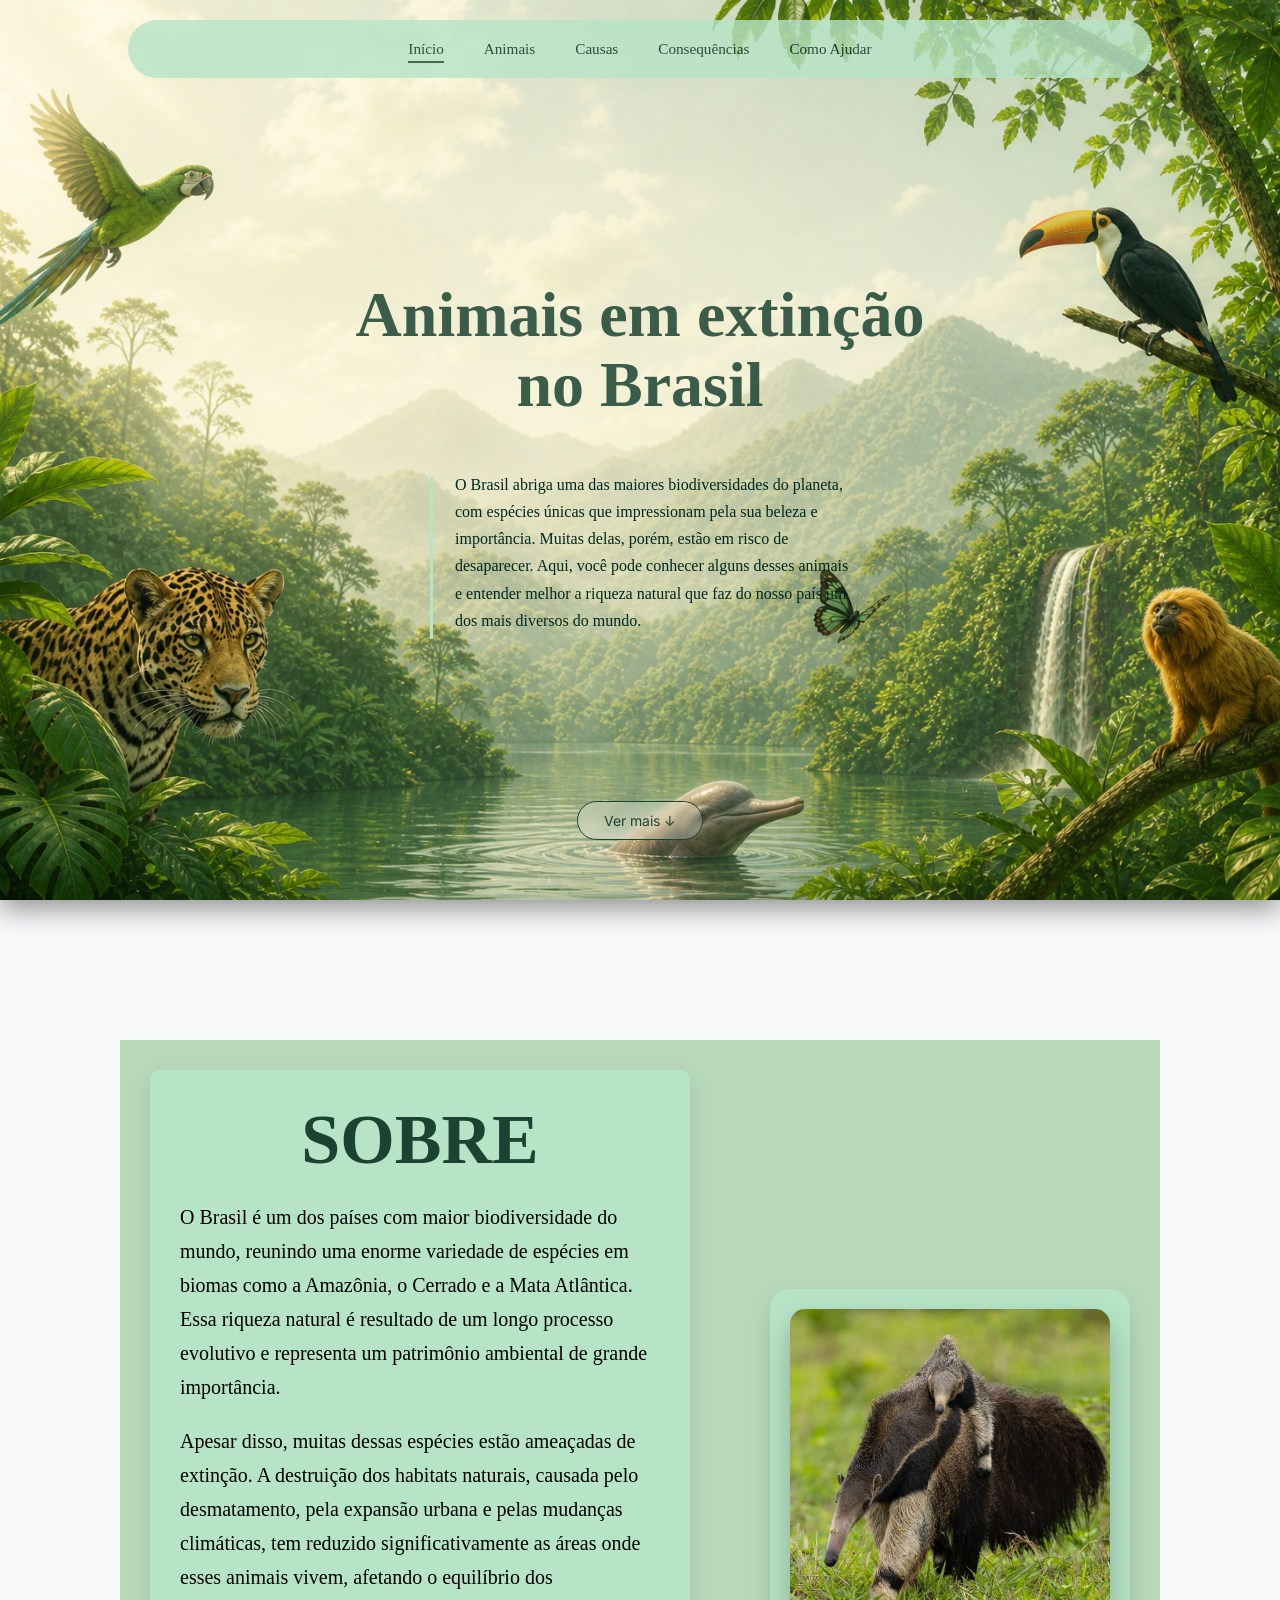
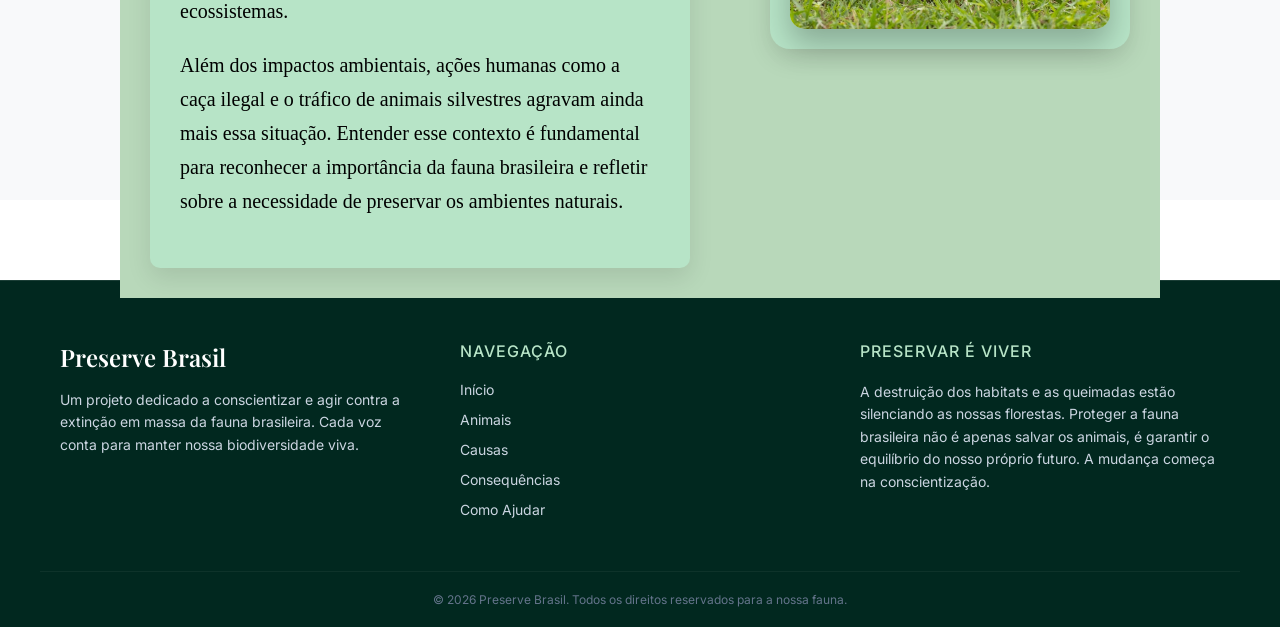
==== index.html @ 8f238afa "merge: branch Micael na main" ====
<!DOCTYPE html>
<html lang="pt-BR">
<head>
    <meta charset="UTF-8">
    <title>Página inicial</title>

    <link rel="stylesheet" href="./style/style.css">
      <link href="https://fonts.googleapis.com/css2?family=Parisienne&display=swap" rel="stylesheet">
    <link href="https://fonts.googleapis.com/css2?family=Great+Vibes&display=swap" rel="stylesheet">
    <link rel="stylesheet" href="./style/style.css">
    <link href="https://fonts.googleapis.com/css2?family=Playfair+Display:wght@500;600&family=Inter:wght@300;400;500&display=swap" rel="stylesheet">

</head>
<body>
    <header>
        <nav>
                <ul>
                    <li><a href="index.html" class="destaque">Início</a></li>
                    <li><a href="animais.html">Animais</a></li>
                    <li><a href="causas.html">Causas</a></li>
                    <li><a href="consequencias.html">Consequências</a></li>
                    <li><a href="comoAjudar.html">Como Ajudar</a></li>
                </ul>   
        </nav>
    </header>
    <section class="inicio">
        <div class="conteudo">
            <h1>Animais em extinção<br> no Brasil</h1>
            <p>O Brasil abriga uma das maiores biodiversidades do planeta, com espécies únicas que impressionam pela sua beleza e importância. Muitas delas, porém, estão em risco de desaparecer. Aqui, você pode conhecer alguns desses animais e entender melhor a riqueza natural que faz do nosso país um dos mais diversos do mundo.
</p>
            <a href="#sobre">Ver mais ↓</a>
        </div>   
    </section>
    <section id="sobre" class="informacoes">
      <div class="sobre">
          <div class="texto-sobre">
            <h1>SOBRE</h1>
            <p>O Brasil é um dos países com maior biodiversidade do mundo, reunindo uma enorme variedade de espécies em biomas como a Amazônia, o Cerrado e a Mata Atlântica. Essa riqueza natural é resultado de um longo processo evolutivo e representa um patrimônio ambiental de grande importância.
            </p>
            <p>Apesar disso, muitas dessas espécies estão ameaçadas de extinção. A destruição dos habitats naturais, causada pelo desmatamento, pela expansão urbana e pelas mudanças climáticas, tem reduzido significativamente as áreas onde esses animais vivem, afetando o equilíbrio dos ecossistemas.</p>
            <p>Além dos impactos ambientais, ações humanas como a caça ilegal e o tráfico de animais silvestres agravam ainda mais essa situação. Entender esse contexto é fundamental para reconhecer a importância da fauna brasileira e refletir sobre a necessidade de preservar os ambientes naturais.
            </p>
          </div>
        <div class="sobre-figura">
            <img src="./imagens/tamandua-bandeira.jpg" alt="Tamanduá Bandeira" >
        </div>
      </div>
    </section>
     <footer class="rodape-site">
    <div class="rodape-container">
        
        <div class="rodape-col">
            <h3 class="rodape-titulo">Preserve Brasil</h3>
            <p class="rodape-texto">
                Um projeto dedicado a conscientizar e agir contra a extinção em massa da fauna brasileira. Cada voz conta para manter nossa biodiversidade viva.
            </p>
        </div>

        <div class="rodape-col">
            <h4 class="rodape-subtitulo">Navegação</h4>
            <ul>
                <li><a href="index.html">Início</a></li>
                <li><a href="animais.html">Animais</a></li>
                <li><a href="causas.html">Causas</a></li>
                <li><a href="consequencias.html">Consequências</a></li>
                <li><a href="comoAjudar.html">Como Ajudar</a></li>
            </ul>
        </div>
        <div class="rodape-col">
    <h4 class="rodape-subtitulo">Preservar é Viver</h4>
    <p class="rodape-texto">
        A destruição dos habitats e as queimadas estão silenciando as nossas florestas. 
        Proteger a fauna brasileira não é apenas salvar os animais, é garantir o equilíbrio 
        do nosso próprio futuro. A mudança começa na conscientização.
    </p>
</div>

    </div>

    <div class="rodape-bottom">
        <p>&copy; 2026 Preserve Brasil. Todos os direitos reservados para a nossa fauna.</p>
    </div>
</footer>
</body>
</html>
---- style/style.css ----
/*GERAL*/
:root {
    --fundo-claro: #f8f9fa;
    --verde-escuro: #01281f;
    --verde-medio: #1b4332;
    --verde-claro: #b7e4c7;
    --caixa-destaque: #b8d8ba;
    --laranja-alerta: #f4a261;
}

* {
    margin: 0;
    padding: 0;
    box-sizing: border-box;
}
html {
    scroll-behavior: smooth;
}
header {
    position: fixed;
    top: 20px;
    left: 50%;
    width: 80%;
    display: flex;
    justify-content: center;
    align-items: center;
    padding: 20px;
    z-index: 10;
    background: var(--verde-claro);
    opacity: 0.8;
    border-radius: 30px;
    transform: translate(-50%);
}
nav ul {
    display: flex;
    gap: 40px;
    list-style: none;
}

nav ul li a {
    text-decoration: none;
    color: var(--verde-escuro);
    font-size: 0.95rem;
    position: relative;
    display: inline-block;
    transition:
        transform 0.2s ease,
        opacity 0.2s ease;
}
nav ul li a:hover {
    transform: scale(1.08);
    opacity: 0.8;
}
nav ul li a::after {
    content: "";
    position: absolute;
    left: 0;
    bottom: -5px;
    width: 0;
    height: 2px;
    background-color: var(--verde-medio);
    transition: 0.3s;
}
nav ul li a:hover::after {
    width: 100%;
}
.destaque {
    font-weight: 500;
}
.destaque::after {
    width: 100%;
}

.p-loader {
    position: fixed;
    top: 0;
    left: 0;
    width: 100vw;
    height: 100vh;

    background-color: var(--fundo-claro);

    display: flex;
    justify-content: center;
    align-items: center;

    z-index: 9999;

    animation: loader-fade 2s ease-in forwards;
}

.p-loader img {
    width: 250px;

    animation: intro-animal 2s ease-in forwards;

    will-change: transform, opacity;
    transform-origin: center;
}

@keyframes intro-animal {
    0% {
        opacity: 0;
        transform: scale(1.4);
    }

    15% {
        opacity: 1;
    }

    100% {
        opacity: 0;
        transform: scale(0);
    }
}

@keyframes loader-fade {
    0% {
        opacity: 1;
    }
    100% {
        opacity: 0;
        visibility: hidden;
    }
}

.container-info {
    display: flex;
    gap: 10vw;
    flex-wrap: wrap;
    justify-content: center;
    color: var(--laranja-alerta);
}

.info {
    display: flex;
    flex-direction: column;
    align-items: center;
    justify-content: center;
    text-align: center;
    gap: 10px;
}

.info-consequencia {
    flex-direction: row;
}

.info h1 {
    margin-top: 50px;
    font-size: 35px;
    font-family: "Libre Baskeville", serif;
    color: var(--laranja-alerta);
}

.info p {
    font-size: 18px;
    font-family: "Libre Baskeville", serif;
}

.rodape-site {
    background-color: var(--verde-escuro); /* Confirme se essa variável existe no seu projeto! */
    color: #ffffff;
    padding: 60px 0 20px 0;
    margin-top: 80px;
    border-top: 1px solid rgba(255, 255, 255, 0.1);
    width: 100%;
}

.rodape-container {
    max-width: 1200px;
    margin: 0 auto;
    padding: 0 20px;
    display: flex;
    flex-wrap: wrap;
    gap: 40px;
    justify-content: space-between;
    align-items: flex-start; /* Alinha as colunas no topo */
}

.rodape-col {
    flex: 1;
    min-width: 250px; 
}

.rodape-titulo {
    font-family: "Playfair Display", serif;
    font-size: 24px;
    font-weight: 600;
    color: #ffffff;
    margin-bottom: 16px;
    margin-top: 0;
}

.rodape-subtitulo {
    font-family: "Inter", sans-serif;
    font-size: 16px;
    font-weight: 500;
    text-transform: uppercase;
    letter-spacing: 1px;
    color: var(--verde-claro); /* Confirme se essa variável também existe! */
    margin-bottom: 20px;
    margin-top: 0;
}

.rodape-texto {
    font-family: "Inter", sans-serif;
    font-size: 14px;
    line-height: 1.6;
    color: #cbd5e1; 
    margin: 0;
}

/* Reset da lista (tira as bolinhas brancas) */
.rodape-col ul {
    list-style: none !important;
    padding: 0 !important;
    margin: 0 !important;
}

.rodape-col ul li {
    margin-bottom: 12px;
}

/* Força os links a não serem azuis e sublinhados */
.rodape-col ul li a {
    font-family: "Inter", sans-serif;
    font-size: 14px;
    color: #cbd5e1 !important; 
    text-decoration: none !important; 
    transition: color 0.3s ease, transform 0.3s ease;
    display: inline-block;
}

.rodape-col ul li a:hover {
    color: var(--verde-claro) !important;
    transform: translateX(4px); 
}

.rodape-bottom {
    max-width: 1200px;
    margin: 40px auto 0 auto;
    padding: 20px 20px 0 20px;
    border-top: 1px solid rgba(255, 255, 255, 0.05);
    text-align: center;
}

.rodape-bottom p {
    font-family: "Inter", sans-serif;
    font-size: 12px;
    color: #64748b;
    margin: 0;
}

/*página inicial*/
.inicio {
    padding-top: 180px;
    padding-bottom: 30px;
    position: relative;
    display: flex;
    flex-direction: column;
    justify-content: flex-start;
    gap: 30px;
    align-items: center;
    color: #013227;
    font-family: "Inter", sans-serif;
    background-image: url(../imagens/b20547d2-b8cf-43c0-a466-2c68dca2ce6d.png);
    background-size: cover;
    background-position: center;
    height: 100vh;
    box-shadow: 0 10px 25px rgba(0, 0, 0, 0.4);
}
.conteudo {
    display: flex;
    flex-direction: column;
    align-items: center;
    gap: 35px;
}
.inicio h1 {
    text-align: center;
    font-family: "Times New Roman", Times, serif;
    font-size: 64px;
    font-weight: 600;
    margin-bottom: 15px;
    line-height: 1.1;
    opacity: 0.85;
}
.inicio p {
    position: relative;
    margin: 0 auto;
    font-size: 16px;
    max-width: 420px;
    margin-bottom: 25px;

    color: var(--verde-escuro);
    padding-left: 25px;
    line-height: 1.7;
    font-family: Georgia, "Times New Roman", Times, serif;
}
.inicio p::before {
    content: "";
    position: absolute;
    left: 0;
    top: 5px;
    width: 3px;
    height: 100%;
    background-color: var(--verde-claro);
    border-radius: 2px;
}
.inicio a {
    position: absolute;
    bottom: 30px;
    margin-bottom: 30px;
    text-decoration: none;
    padding: 10px 26px;
    border: 1px solid var(--verde-medio);
    border-radius: 30px;
    color: var(--verde-medio);
    transition: 0.3s;
    font-size: 14px;
    background: rgba(255, 255, 255, 0.25);
    backdrop-filter: blur(3px);
}
.inicio a:hover {
    background-color: var(--verde-medio);
    color: white;
}
.informacoes {
    background: var(--fundo-claro);
    height: 100vh;
    padding: 140px 120px;
}
.sobre {
    display: flex;
    align-items: center;
    justify-content: space-between;
    gap: 80px;
    padding: 30px;
    margin: auto;
    background: var(--caixa-destaque);
    backdrop-filter: blur(5px);
}
.texto-sobre {
    width: 60%;
    background: var(--verde-claro);
    border-radius: 10px;
    padding: 30px;
}
.texto-sobre h1 {
    font-size: 70px;
    margin: 0 0 20px 0;
}
.texto-sobre p {
    font-size: 20px;
    line-height: 1.7;
    margin-bottom: 20px;
}
.sobre-figura {
    background: var(--verde-claro);
    padding: 20px;
    border-radius: 20px;
    width: 40%;
    display: flex;
    justify-content: center;
}
.sobre-figura img {
    width: 100%;
    max-width: 400px;
    height: auto;
    box-shadow: 0 15px 30px rgba(0, 0, 0, 0.25);
    border-radius: 15px;
}
.texto-sobre,
.sobre-figura {
    box-shadow: 0 10px 25px rgba(0, 0, 0, 0.1);
}

/*====================================================*/
/*pagina animais*/

.pagina-animais {
    height: 100vh;
    background: var(--fundo-claro);
}
h1 {
    text-align: center;
    margin-top: 100px;
    margin-bottom: 40px;
    font-size: 70px;
    font-family: "Times New Roman", Time, serif;
    color: var(--verde-medio);
}
.cursiva {
    font-family: "Parisienne", cursive;
    font-weight: normal;
}
.terrestres,
.aquaticos,
.aereos {
    cursor: pointer;
    position: relative;
    display: inline-block;
    width: 30%;
    margin: 0 1.5%;
    vertical-align: top;
    transition: transform 0.3s ease;
}
.terrestres:hover,
.aquaticos:hover,
.aereos:hover {
    transform: scale(1.03);
}
.imagem-animais img {
    position: relative;
    width: 100%;
    height: 550px;
    object-fit: cover;
    transition: transform 0.3s ease;
}
.imagem-animais::after {
    pointer-events: none;
    content: "";
    position: absolute;
    top: 0;
    left: 0;
    width: 100%;
    height: 100%;
}
.imagem-animais img {
    position: relative;
    width: 100%;
    height: 550px;
    object-fit: cover;
    transition: transform 0.3s ease;
    box-shadow: 0 0 0 8px var(--verde-claro);
}
.terrestres:hover img,
.aquaticos:hover img,
.aereos:hover img {
    box-shadow: 0 0 0 6px var(--verde-claro);
}
.tipo-de-animal {
    text-align: center;
    margin-top: -40px;
    position: absolute;
    bottom: 20px;
    left: 0;
    width: 100%;
}
.tipo-de-animal h3 {
    letter-spacing: 1px;
    font-weight: 500;
    color: rgb(255, 249, 242);
    font-size: 22px;
    background: var(--verde-medio);
    opacity: 0.6;
    backdrop-filter: blur(0.2px);
    display: block;
    width: 100%;
    padding: 5px 0;
    text-align: center;
}

/*=================================================================================================================*/
/*PAGINA CAUSAS*/
@keyframes mostrar-direita {
    from {
        opacity: 0;
        transform: translateX(0) scale(0.6);
    }
    to {
        opacity: 1;
        transform: translateX(150px) scale(1);
    }
}

@keyframes mostrar-esquerda {
    from {
        opacity: 0;
        transform: translateX(0) scale(0.6);
    }
    to {
        opacity: 1;
        transform: translateX(-150px) scale(1);
    }
}

.desloca-direita,
.mini-direita {
    animation: mostrar-direita linear both;
    animation-timeline: view();
    animation-range: entry 0% cover 20%;
}

.desloca-esquerda,
.mini-esquerda {

    animation: mostrar-esquerda linear both;
    animation-timeline: view();
    animation-range: entry 0% cover 20%;
}

.inicio-causas {
    padding-top: 180px;
    padding-bottom: 30px;
    position: relative;
    display: flex;
    flex-direction: column;
    justify-content: flex-start;
    gap: 30px;
    align-items: flex-start;
    color: var(--verde-escuro);
    font-family: "Merriweather", serif;
    background-image:
        linear-gradient(rgba(0, 0, 0, 0.2), rgba(0, 0, 0, 0.4)),
        url(../imagens/veado-em-chamas.jpg);
    background-size: cover;
    background-position: center;
    height: 70vh;
}

.conteudo-causas h1 {
    margin-left: 120px;
    margin-top: 0;
    text-align: justify;
    display: flex;
    flex-direction: column;
    justify-content: flex-start;
    line-height: 1.2;
    color: white;
}

.conteudo-causas p {
    position: relative;
    margin-left: 100px;
    max-width: none;
    font-size: 20px;
    color: white;
}

.causas {
    margin-top: 30px;
    display: flex;
    flex-direction: column;
    justify-content: center;
    text-align: center;
    font-family: "Libre Baskeville", serif;
}

.causas h2 {
    margin-top: 200px;
    font-size: 20px;
    font-family: "Merriweather", serif;
}
.causas p {
    margin-bottom: 60px;
}
.pagina-causas {
    display: flex;
    align-items: center;
    justify-content: center;
    gap: 60px;
    margin: 30px auto;
    max-width: 1000px;
    font-family: "Merriweather", serif;
    background-color: var(--caixa-destaque);
    border-radius: 20px;
    padding: 30px;
}
.pagina-causas p {
    max-width: 500px;
    color: var(--verde-escuro);
    font-family: "Libre Baskeville", serif;
}

.invertida {
    flex-direction: row-reverse;
}

.conteudo-principais {
    display: flex;
    flex-direction: column;
    gap: 10px;
    max-width: 500px;
}

.desloca-esquerda {
    transform: translateX(-100px);
}

.desloca-direita {
    transform: translateX(100px);
}

.pagina-causas-img {
    overflow: hidden;
    height: 350px;
    border-radius: 30px;
}

.pagina-causas-img img {
    height: 350px;
    border-radius: 30px;
    transition: transform 0.5s ease;
    display: block;
}

.pagina-causas-img img:hover {
    transform: scale(1.1);
}

.imagem-mini {
    display: flex;
    width: 100%;
    max-width: 1000px;
    margin: 0 auto;
    justify-content: center;
    align-items: center;
    gap: 18px;
}

.imagem-mini p {
    font-family: "Libre Baskeville", serif;
    font-size: 20px;
    color: rgb(255, 0, 102);
    margin: 0px;
    background-color: rgba(255, 0, 102, 0.2);
    border-radius: 10px;
    padding: 10px;
}

.imagem-mini img {
    height: 80px;
    width: auto;
    background-color: rgba(183, 228, 199, 0.4);
    border-radius: 10px;
}

.mini-esquerda {
    transform: translate(-100px);
    justify-content: flex-start;
}

.mini-direita {
    transform: translate(100px);
    justify-content: flex-end;
}

/*=================================================================================*/

/* PAGINA CONSEQUENCIAS */

@keyframes aparecer {
    from {
        opacity: 0;
        transform: scale(0.6);
    }
    to {
        opacity: 1;
        transform: scale(1);
    }
}

.inicio-consequencia {
    padding-top: 180px;
    padding-bottom: 30px;
    position: relative;
    display: flex;
    flex-direction: column;
    justify-content: flex-start;
    gap: 30px;
    align-items: flex-start;
    color: var(--verde-escuro);
    font-family: "Merriweather", serif;
    background-image:
        linear-gradient(rgba(0, 0, 0, 0.2), rgba(0, 0, 0, 0.4)),
        url(../imagens/anta-consequencia.jpg);
    background-size: cover;
    background-position: center;
    height: 70vh;
}

.container-consequencias {
    display: flex;
    justify-content: center;
    align-items: flex-start;
    gap: 25px;
    flex-wrap: wrap;
    width: 100%;
    max-width: 1200px;
    margin: 40px auto;
}

.card-consequencias {
    width: 380px;
    background-color: #ffffff;
    border-radius: 25px;
    overflow: hidden;
    box-shadow: 0 10px 30px rgba(0, 0, 0, 0.1);
    font-family: "Inter", sans-serif;
    border: 1px solid #e0e7e1;

    animation: aparecer linear both;
    animation-timeline: view();
}

.card-consequencias:nth-child(3n + 1) {
    animation-range: entry 0% cover 20%;
}

.card-consequencias:nth-child(3n + 2) {
    animation-range: entry 5% cover 25%;
}

.card-consequencias:nth-child(3n + 3) {
    animation-range: entry 10% cover 30%;
}

.card-header {
    height: 250px;
    padding: 30px;
    display: flex;
    flex-direction: column;
    justify-content: space-between; /* Empurra o ícone para cima e o texto para baixo */
    align-items: flex-start; /* Alinha tudo à esquerda */
    background-size: cover;
    background-position: center;
    color: white;
}
/* Card 1 - Desequilíbrio da Fauna */
.card-consequencias:nth-child(1) .card-header {
    background-image:
        linear-gradient(rgba(0, 0, 0, 0.1), rgba(0, 0, 0, 0.7)),
        url(../imagens/ninho-vazio.jpg);
}

/* Card 2 - Multiplicação de Pragas */
.card-consequencias:nth-child(2) .card-header {
    background-image:
        linear-gradient(rgba(0, 0, 0, 0.1), rgba(0, 0, 0, 0.7)),
        url(../imagens/joaninha-comendo.webp);
}

/* Card 3 - Perda de Serviços */
.card-consequencias:nth-child(3) .card-header {
    background-image:
        linear-gradient(rgba(0, 0, 0, 0.1), rgba(0, 0, 0, 0.7)),
        url(../imagens/flor.jpg);
}

/* Card 4 - Invasão nas Cidades */
.card-consequencias:nth-child(4) .card-header {
    background-image:
        linear-gradient(rgba(0, 0, 0, 0.1), rgba(0, 0, 0, 0.7)),
        url(../imagens/onca-urbana.jpg);
}

/* Card 5 - Efeito Borboleta */
.card-consequencias:nth-child(5) .card-header {
    background-image:
        linear-gradient(rgba(0, 0, 0, 0.1), rgba(0, 0, 0, 0.7)),
        url(../imagens/borboleta.jpg);
}

/* Card 6 - Ameaça ao Futuro */
.card-consequencias:nth-child(6) .card-header {
    background-image:
        linear-gradient(rgba(0, 0, 0, 0.1), rgba(0, 0, 0, 0.7)),
        url(../imagens/floresta-por-sol.jpg);
}

.icon-box {
    width: 45px;
    height: 45px;
    background: rgba(255, 255, 255, 0.2);
    backdrop-filter: blur(10px);
    border-radius: 12px;
    display: flex;
    align-items: center;
    justify-content: center;
    border: 1px solid rgba(255, 255, 255, 0.3);
}

.icon-box img {
    width: 45px;
    height: 45px;

    filter: brightness(0) invert(1);
}

.header-text {
    text-align: left;
}

.percentage {
    font-size: 42px;
    font-weight: 800;
    display: block;
}

.subtext {
    font-size: 14px;
    font-weight: 300;
}

.card-body {
    padding: 30px 25px;
    text-align: left;
}

.card-body h3 {
    color: #01281f;
    font-size: 20px;
    margin-bottom: 10px;
}

.card-body p {
    color: #555;
    font-size: 14px;
    line-height: 1.6;
}

/*==============================================================================*/
/* RESPONSIVIDADE */

/* Ajustes para Tablets (telas até 1024px) */
@media (max-width: 1024px) {
    header {
        width: 95%;
    }

    .sobre {
        flex-direction: column;
        padding: 40px;
        gap: 40px;
    }

    .texto-sobre,
    .sobre-figura {
        width: 100%;
    }

    .informacoes {
        height: auto;
        padding: 80px 40px;
    }

    .terrestres,
    .aquaticos,
    .aereos {
        width: 90%;
        margin: 20px auto;
        display: block;
    }

    .pagina-animais {
        height: auto;
        padding-bottom: 50px;
    }
}

/* Ajustes para Celulares (telas até 768px) */
@media (max-width: 768px) {
    header {
        top: 0;
        width: 100%;
        border-radius: 0;
        padding: 15px;
    }

    nav ul {
        gap: 15px;
    }

    nav ul li a {
        font-size: 0.8rem;
    }

    /* Página Inicial */
    .inicio h1 {
        font-size: 40px;
    }

    .inicio p {
        font-size: 14px;
        max-width: 90%;
    }

    /* Página de Causas */
    .inicio-causas {
        height: auto;
        padding: 120px 20px 40px 20px;
        align-items: center;
    }

    .conteudo-causas h1 {
        margin-left: 0;
        text-align: center;
        font-size: 32px;
    }

    .conteudo-causas p {
        margin-left: 0;
        text-align: center;
    }

    .container-info {
        gap: 30px;
    }

    /* Seções de Causas (Removendo os deslocamentos laterais que quebram o scroll) */
    .pagina-causas {
        flex-direction: column;
        padding: 20px;
        gap: 20px;
        width: 90%;
    }

    .invertida {
        flex-direction: column;
    }

    .desloca-esquerda,
    .desloca-direita {
        transform: translateX(0); /* Remove o deslocamento no mobile */
    }

    .pagina-causas img {
        height: auto;
        width: 100%;
        max-width: 100%;
    }

    .conteudo-principais {
        max-width: 100%;
        text-align: center;
    }

    /* Ajuste de altura geral para seções que eram 100vh */
    .inicio,
    .informacoes,
    .pagina-animais {
        height: auto;
        min-height: 100vh;
    }
}

/* Ajustes extras para telas muito pequenas (320px - 480px) */
@media (max-width: 480px) {
    .inicio h1 {
        font-size: 32px;
    }

    .texto-sobre h1,
    h1 {
        font-size: 38px;
    }

    nav ul {
        flex-wrap: wrap;
        justify-content: center;
    }
}
---- style/style.css ----
/*GERAL*/
:root {
    --fundo-claro: #f8f9fa;
    --verde-escuro: #01281f;
    --verde-medio: #1b4332;
    --verde-claro: #b7e4c7;
    --caixa-destaque: #b8d8ba;
    --laranja-alerta: #f4a261;
}

* {
    margin: 0;
    padding: 0;
    box-sizing: border-box;
}
html {
    scroll-behavior: smooth;
}
header {
    position: fixed;
    top: 20px;
    left: 50%;
    width: 80%;
    display: flex;
    justify-content: center;
    align-items: center;
    padding: 20px;
    z-index: 10;
    background: var(--verde-claro);
    opacity: 0.8;
    border-radius: 30px;
    transform: translate(-50%);
}
nav ul {
    display: flex;
    gap: 40px;
    list-style: none;
}

nav ul li a {
    text-decoration: none;
    color: var(--verde-escuro);
    font-size: 0.95rem;
    position: relative;
    display: inline-block;
    transition:
        transform 0.2s ease,
        opacity 0.2s ease;
}
nav ul li a:hover {
    transform: scale(1.08);
    opacity: 0.8;
}
nav ul li a::after {
    content: "";
    position: absolute;
    left: 0;
    bottom: -5px;
    width: 0;
    height: 2px;
    background-color: var(--verde-medio);
    transition: 0.3s;
}
nav ul li a:hover::after {
    width: 100%;
}
.destaque {
    font-weight: 500;
}
.destaque::after {
    width: 100%;
}

.p-loader {
    position: fixed;
    top: 0;
    left: 0;
    width: 100vw;
    height: 100vh;

    background-color: var(--fundo-claro);

    display: flex;
    justify-content: center;
    align-items: center;

    z-index: 9999;

    animation: loader-fade 2s ease-in forwards;
}

.p-loader img {
    width: 250px;

    animation: intro-animal 2s ease-in forwards;

    will-change: transform, opacity;
    transform-origin: center;
}

@keyframes intro-animal {
    0% {
        opacity: 0;
        transform: scale(1.4);
    }

    15% {
        opacity: 1;
    }

    100% {
        opacity: 0;
        transform: scale(0);
    }
}

@keyframes loader-fade {
    0% {
        opacity: 1;
    }
    100% {
        opacity: 0;
        visibility: hidden;
    }
}

.container-info {
    display: flex;
    gap: 10vw;
    flex-wrap: wrap;
    justify-content: center;
    color: var(--laranja-alerta);
}

.info {
    display: flex;
    flex-direction: column;
    align-items: center;
    justify-content: center;
    text-align: center;
    gap: 10px;
}

.info-consequencia {
    flex-direction: row;
}

.info h1 {
    margin-top: 50px;
    font-size: 35px;
    font-family: "Libre Baskeville", serif;
    color: var(--laranja-alerta);
}

.info p {
    font-size: 18px;
    font-family: "Libre Baskeville", serif;
}

.rodape-site {
    background-color: var(--verde-escuro); /* Confirme se essa variável existe no seu projeto! */
    color: #ffffff;
    padding: 60px 0 20px 0;
    margin-top: 80px;
    border-top: 1px solid rgba(255, 255, 255, 0.1);
    width: 100%;
}

.rodape-container {
    max-width: 1200px;
    margin: 0 auto;
    padding: 0 20px;
    display: flex;
    flex-wrap: wrap;
    gap: 40px;
    justify-content: space-between;
    align-items: flex-start; /* Alinha as colunas no topo */
}

.rodape-col {
    flex: 1;
    min-width: 250px; 
}

.rodape-titulo {
    font-family: "Playfair Display", serif;
    font-size: 24px;
    font-weight: 600;
    color: #ffffff;
    margin-bottom: 16px;
    margin-top: 0;
}

.rodape-subtitulo {
    font-family: "Inter", sans-serif;
    font-size: 16px;
    font-weight: 500;
    text-transform: uppercase;
    letter-spacing: 1px;
    color: var(--verde-claro); /* Confirme se essa variável também existe! */
    margin-bottom: 20px;
    margin-top: 0;
}

.rodape-texto {
    font-family: "Inter", sans-serif;
    font-size: 14px;
    line-height: 1.6;
    color: #cbd5e1; 
    margin: 0;
}

/* Reset da lista (tira as bolinhas brancas) */
.rodape-col ul {
    list-style: none !important;
    padding: 0 !important;
    margin: 0 !important;
}

.rodape-col ul li {
    margin-bottom: 12px;
}

/* Força os links a não serem azuis e sublinhados */
.rodape-col ul li a {
    font-family: "Inter", sans-serif;
    font-size: 14px;
    color: #cbd5e1 !important; 
    text-decoration: none !important; 
    transition: color 0.3s ease, transform 0.3s ease;
    display: inline-block;
}

.rodape-col ul li a:hover {
    color: var(--verde-claro) !important;
    transform: translateX(4px); 
}

.rodape-bottom {
    max-width: 1200px;
    margin: 40px auto 0 auto;
    padding: 20px 20px 0 20px;
    border-top: 1px solid rgba(255, 255, 255, 0.05);
    text-align: center;
}

.rodape-bottom p {
    font-family: "Inter", sans-serif;
    font-size: 12px;
    color: #64748b;
    margin: 0;
}

/*página inicial*/
.inicio {
    padding-top: 180px;
    padding-bottom: 30px;
    position: relative;
    display: flex;
    flex-direction: column;
    justify-content: flex-start;
    gap: 30px;
    align-items: center;
    color: #013227;
    font-family: "Inter", sans-serif;
    background-image: url(../imagens/b20547d2-b8cf-43c0-a466-2c68dca2ce6d.png);
    background-size: cover;
    background-position: center;
    height: 100vh;
    box-shadow: 0 10px 25px rgba(0, 0, 0, 0.4);
}
.conteudo {
    display: flex;
    flex-direction: column;
    align-items: center;
    gap: 35px;
}
.inicio h1 {
    text-align: center;
    font-family: "Times New Roman", Times, serif;
    font-size: 64px;
    font-weight: 600;
    margin-bottom: 15px;
    line-height: 1.1;
    opacity: 0.85;
}
.inicio p {
    position: relative;
    margin: 0 auto;
    font-size: 16px;
    max-width: 420px;
    margin-bottom: 25px;

    color: var(--verde-escuro);
    padding-left: 25px;
    line-height: 1.7;
    font-family: Georgia, "Times New Roman", Times, serif;
}
.inicio p::before {
    content: "";
    position: absolute;
    left: 0;
    top: 5px;
    width: 3px;
    height: 100%;
    background-color: var(--verde-claro);
    border-radius: 2px;
}
.inicio a {
    position: absolute;
    bottom: 30px;
    margin-bottom: 30px;
    text-decoration: none;
    padding: 10px 26px;
    border: 1px solid var(--verde-medio);
    border-radius: 30px;
    color: var(--verde-medio);
    transition: 0.3s;
    font-size: 14px;
    background: rgba(255, 255, 255, 0.25);
    backdrop-filter: blur(3px);
}
.inicio a:hover {
    background-color: var(--verde-medio);
    color: white;
}
.informacoes {
    background: var(--fundo-claro);
    height: 100vh;
    padding: 140px 120px;
}
.sobre {
    display: flex;
    align-items: center;
    justify-content: space-between;
    gap: 80px;
    padding: 30px;
    margin: auto;
    background: var(--caixa-destaque);
    backdrop-filter: blur(5px);
}
.texto-sobre {
    width: 60%;
    background: var(--verde-claro);
    border-radius: 10px;
    padding: 30px;
}
.texto-sobre h1 {
    font-size: 70px;
    margin: 0 0 20px 0;
}
.texto-sobre p {
    font-size: 20px;
    line-height: 1.7;
    margin-bottom: 20px;
}
.sobre-figura {
    background: var(--verde-claro);
    padding: 20px;
    border-radius: 20px;
    width: 40%;
    display: flex;
    justify-content: center;
}
.sobre-figura img {
    width: 100%;
    max-width: 400px;
    height: auto;
    box-shadow: 0 15px 30px rgba(0, 0, 0, 0.25);
    border-radius: 15px;
}
.texto-sobre,
.sobre-figura {
    box-shadow: 0 10px 25px rgba(0, 0, 0, 0.1);
}

/*====================================================*/
/*pagina animais*/

.pagina-animais {
    height: 100vh;
    background: var(--fundo-claro);
}
h1 {
    text-align: center;
    margin-top: 100px;
    margin-bottom: 40px;
    font-size: 70px;
    font-family: "Times New Roman", Time, serif;
    color: var(--verde-medio);
}
.cursiva {
    font-family: "Parisienne", cursive;
    font-weight: normal;
}
.terrestres,
.aquaticos,
.aereos {
    cursor: pointer;
    position: relative;
    display: inline-block;
    width: 30%;
    margin: 0 1.5%;
    vertical-align: top;
    transition: transform 0.3s ease;
}
.terrestres:hover,
.aquaticos:hover,
.aereos:hover {
    transform: scale(1.03);
}
.imagem-animais img {
    position: relative;
    width: 100%;
    height: 550px;
    object-fit: cover;
    transition: transform 0.3s ease;
}
.imagem-animais::after {
    pointer-events: none;
    content: "";
    position: absolute;
    top: 0;
    left: 0;
    width: 100%;
    height: 100%;
}
.imagem-animais img {
    position: relative;
    width: 100%;
    height: 550px;
    object-fit: cover;
    transition: transform 0.3s ease;
    box-shadow: 0 0 0 8px var(--verde-claro);
}
.terrestres:hover img,
.aquaticos:hover img,
.aereos:hover img {
    box-shadow: 0 0 0 6px var(--verde-claro);
}
.tipo-de-animal {
    text-align: center;
    margin-top: -40px;
    position: absolute;
    bottom: 20px;
    left: 0;
    width: 100%;
}
.tipo-de-animal h3 {
    letter-spacing: 1px;
    font-weight: 500;
    color: rgb(255, 249, 242);
    font-size: 22px;
    background: var(--verde-medio);
    opacity: 0.6;
    backdrop-filter: blur(0.2px);
    display: block;
    width: 100%;
    padding: 5px 0;
    text-align: center;
}

/*=================================================================================================================*/
/*PAGINA CAUSAS*/
@keyframes mostrar-direita {
    from {
        opacity: 0;
        transform: translateX(0) scale(0.6);
    }
    to {
        opacity: 1;
        transform: translateX(150px) scale(1);
    }
}

@keyframes mostrar-esquerda {
    from {
        opacity: 0;
        transform: translateX(0) scale(0.6);
    }
    to {
        opacity: 1;
        transform: translateX(-150px) scale(1);
    }
}

.desloca-direita,
.mini-direita {
    animation: mostrar-direita linear both;
    animation-timeline: view();
    animation-range: entry 0% cover 20%;
}

.desloca-esquerda,
.mini-esquerda {

    animation: mostrar-esquerda linear both;
    animation-timeline: view();
    animation-range: entry 0% cover 20%;
}

.inicio-causas {
    padding-top: 180px;
    padding-bottom: 30px;
    position: relative;
    display: flex;
    flex-direction: column;
    justify-content: flex-start;
    gap: 30px;
    align-items: flex-start;
    color: var(--verde-escuro);
    font-family: "Merriweather", serif;
    background-image:
        linear-gradient(rgba(0, 0, 0, 0.2), rgba(0, 0, 0, 0.4)),
        url(../imagens/veado-em-chamas.jpg);
    background-size: cover;
    background-position: center;
    height: 70vh;
}

.conteudo-causas h1 {
    margin-left: 120px;
    margin-top: 0;
    text-align: justify;
    display: flex;
    flex-direction: column;
    justify-content: flex-start;
    line-height: 1.2;
    color: white;
}

.conteudo-causas p {
    position: relative;
    margin-left: 100px;
    max-width: none;
    font-size: 20px;
    color: white;
}

.causas {
    margin-top: 30px;
    display: flex;
    flex-direction: column;
    justify-content: center;
    text-align: center;
    font-family: "Libre Baskeville", serif;
}

.causas h2 {
    margin-top: 200px;
    font-size: 20px;
    font-family: "Merriweather", serif;
}
.causas p {
    margin-bottom: 60px;
}
.pagina-causas {
    display: flex;
    align-items: center;
    justify-content: center;
    gap: 60px;
    margin: 30px auto;
    max-width: 1000px;
    font-family: "Merriweather", serif;
    background-color: var(--caixa-destaque);
    border-radius: 20px;
    padding: 30px;
}
.pagina-causas p {
    max-width: 500px;
    color: var(--verde-escuro);
    font-family: "Libre Baskeville", serif;
}

.invertida {
    flex-direction: row-reverse;
}

.conteudo-principais {
    display: flex;
    flex-direction: column;
    gap: 10px;
    max-width: 500px;
}

.desloca-esquerda {
    transform: translateX(-100px);
}

.desloca-direita {
    transform: translateX(100px);
}

.pagina-causas-img {
    overflow: hidden;
    height: 350px;
    border-radius: 30px;
}

.pagina-causas-img img {
    height: 350px;
    border-radius: 30px;
    transition: transform 0.5s ease;
    display: block;
}

.pagina-causas-img img:hover {
    transform: scale(1.1);
}

.imagem-mini {
    display: flex;
    width: 100%;
    max-width: 1000px;
    margin: 0 auto;
    justify-content: center;
    align-items: center;
    gap: 18px;
}

.imagem-mini p {
    font-family: "Libre Baskeville", serif;
    font-size: 20px;
    color: rgb(255, 0, 102);
    margin: 0px;
    background-color: rgba(255, 0, 102, 0.2);
    border-radius: 10px;
    padding: 10px;
}

.imagem-mini img {
    height: 80px;
    width: auto;
    background-color: rgba(183, 228, 199, 0.4);
    border-radius: 10px;
}

.mini-esquerda {
    transform: translate(-100px);
    justify-content: flex-start;
}

.mini-direita {
    transform: translate(100px);
    justify-content: flex-end;
}

/*=================================================================================*/

/* PAGINA CONSEQUENCIAS */

@keyframes aparecer {
    from {
        opacity: 0;
        transform: scale(0.6);
    }
    to {
        opacity: 1;
        transform: scale(1);
    }
}

.inicio-consequencia {
    padding-top: 180px;
    padding-bottom: 30px;
    position: relative;
    display: flex;
    flex-direction: column;
    justify-content: flex-start;
    gap: 30px;
    align-items: flex-start;
    color: var(--verde-escuro);
    font-family: "Merriweather", serif;
    background-image:
        linear-gradient(rgba(0, 0, 0, 0.2), rgba(0, 0, 0, 0.4)),
        url(../imagens/anta-consequencia.jpg);
    background-size: cover;
    background-position: center;
    height: 70vh;
}

.container-consequencias {
    display: flex;
    justify-content: center;
    align-items: flex-start;
    gap: 25px;
    flex-wrap: wrap;
    width: 100%;
    max-width: 1200px;
    margin: 40px auto;
}

.card-consequencias {
    width: 380px;
    background-color: #ffffff;
    border-radius: 25px;
    overflow: hidden;
    box-shadow: 0 10px 30px rgba(0, 0, 0, 0.1);
    font-family: "Inter", sans-serif;
    border: 1px solid #e0e7e1;

    animation: aparecer linear both;
    animation-timeline: view();
}

.card-consequencias:nth-child(3n + 1) {
    animation-range: entry 0% cover 20%;
}

.card-consequencias:nth-child(3n + 2) {
    animation-range: entry 5% cover 25%;
}

.card-consequencias:nth-child(3n + 3) {
    animation-range: entry 10% cover 30%;
}

.card-header {
    height: 250px;
    padding: 30px;
    display: flex;
    flex-direction: column;
    justify-content: space-between; /* Empurra o ícone para cima e o texto para baixo */
    align-items: flex-start; /* Alinha tudo à esquerda */
    background-size: cover;
    background-position: center;
    color: white;
}
/* Card 1 - Desequilíbrio da Fauna */
.card-consequencias:nth-child(1) .card-header {
    background-image:
        linear-gradient(rgba(0, 0, 0, 0.1), rgba(0, 0, 0, 0.7)),
        url(../imagens/ninho-vazio.jpg);
}

/* Card 2 - Multiplicação de Pragas */
.card-consequencias:nth-child(2) .card-header {
    background-image:
        linear-gradient(rgba(0, 0, 0, 0.1), rgba(0, 0, 0, 0.7)),
        url(../imagens/joaninha-comendo.webp);
}

/* Card 3 - Perda de Serviços */
.card-consequencias:nth-child(3) .card-header {
    background-image:
        linear-gradient(rgba(0, 0, 0, 0.1), rgba(0, 0, 0, 0.7)),
        url(../imagens/flor.jpg);
}

/* Card 4 - Invasão nas Cidades */
.card-consequencias:nth-child(4) .card-header {
    background-image:
        linear-gradient(rgba(0, 0, 0, 0.1), rgba(0, 0, 0, 0.7)),
        url(../imagens/onca-urbana.jpg);
}

/* Card 5 - Efeito Borboleta */
.card-consequencias:nth-child(5) .card-header {
    background-image:
        linear-gradient(rgba(0, 0, 0, 0.1), rgba(0, 0, 0, 0.7)),
        url(../imagens/borboleta.jpg);
}

/* Card 6 - Ameaça ao Futuro */
.card-consequencias:nth-child(6) .card-header {
    background-image:
        linear-gradient(rgba(0, 0, 0, 0.1), rgba(0, 0, 0, 0.7)),
        url(../imagens/floresta-por-sol.jpg);
}

.icon-box {
    width: 45px;
    height: 45px;
    background: rgba(255, 255, 255, 0.2);
    backdrop-filter: blur(10px);
    border-radius: 12px;
    display: flex;
    align-items: center;
    justify-content: center;
    border: 1px solid rgba(255, 255, 255, 0.3);
}

.icon-box img {
    width: 45px;
    height: 45px;

    filter: brightness(0) invert(1);
}

.header-text {
    text-align: left;
}

.percentage {
    font-size: 42px;
    font-weight: 800;
    display: block;
}

.subtext {
    font-size: 14px;
    font-weight: 300;
}

.card-body {
    padding: 30px 25px;
    text-align: left;
}

.card-body h3 {
    color: #01281f;
    font-size: 20px;
    margin-bottom: 10px;
}

.card-body p {
    color: #555;
    font-size: 14px;
    line-height: 1.6;
}

/*==============================================================================*/
/* RESPONSIVIDADE */

/* Ajustes para Tablets (telas até 1024px) */
@media (max-width: 1024px) {
    header {
        width: 95%;
    }

    .sobre {
        flex-direction: column;
        padding: 40px;
        gap: 40px;
    }

    .texto-sobre,
    .sobre-figura {
        width: 100%;
    }

    .informacoes {
        height: auto;
        padding: 80px 40px;
    }

    .terrestres,
    .aquaticos,
    .aereos {
        width: 90%;
        margin: 20px auto;
        display: block;
    }

    .pagina-animais {
        height: auto;
        padding-bottom: 50px;
    }
}

/* Ajustes para Celulares (telas até 768px) */
@media (max-width: 768px) {
    header {
        top: 0;
        width: 100%;
        border-radius: 0;
        padding: 15px;
    }

    nav ul {
        gap: 15px;
    }

    nav ul li a {
        font-size: 0.8rem;
    }

    /* Página Inicial */
    .inicio h1 {
        font-size: 40px;
    }

    .inicio p {
        font-size: 14px;
        max-width: 90%;
    }

    /* Página de Causas */
    .inicio-causas {
        height: auto;
        padding: 120px 20px 40px 20px;
        align-items: center;
    }

    .conteudo-causas h1 {
        margin-left: 0;
        text-align: center;
        font-size: 32px;
    }

    .conteudo-causas p {
        margin-left: 0;
        text-align: center;
    }

    .container-info {
        gap: 30px;
    }

    /* Seções de Causas (Removendo os deslocamentos laterais que quebram o scroll) */
    .pagina-causas {
        flex-direction: column;
        padding: 20px;
        gap: 20px;
        width: 90%;
    }

    .invertida {
        flex-direction: column;
    }

    .desloca-esquerda,
    .desloca-direita {
        transform: translateX(0); /* Remove o deslocamento no mobile */
    }

    .pagina-causas img {
        height: auto;
        width: 100%;
        max-width: 100%;
    }

    .conteudo-principais {
        max-width: 100%;
        text-align: center;
    }

    /* Ajuste de altura geral para seções que eram 100vh */
    .inicio,
    .informacoes,
    .pagina-animais {
        height: auto;
        min-height: 100vh;
    }
}

/* Ajustes extras para telas muito pequenas (320px - 480px) */
@media (max-width: 480px) {
    .inicio h1 {
        font-size: 32px;
    }

    .texto-sobre h1,
    h1 {
        font-size: 38px;
    }

    nav ul {
        flex-wrap: wrap;
        justify-content: center;
    }
}
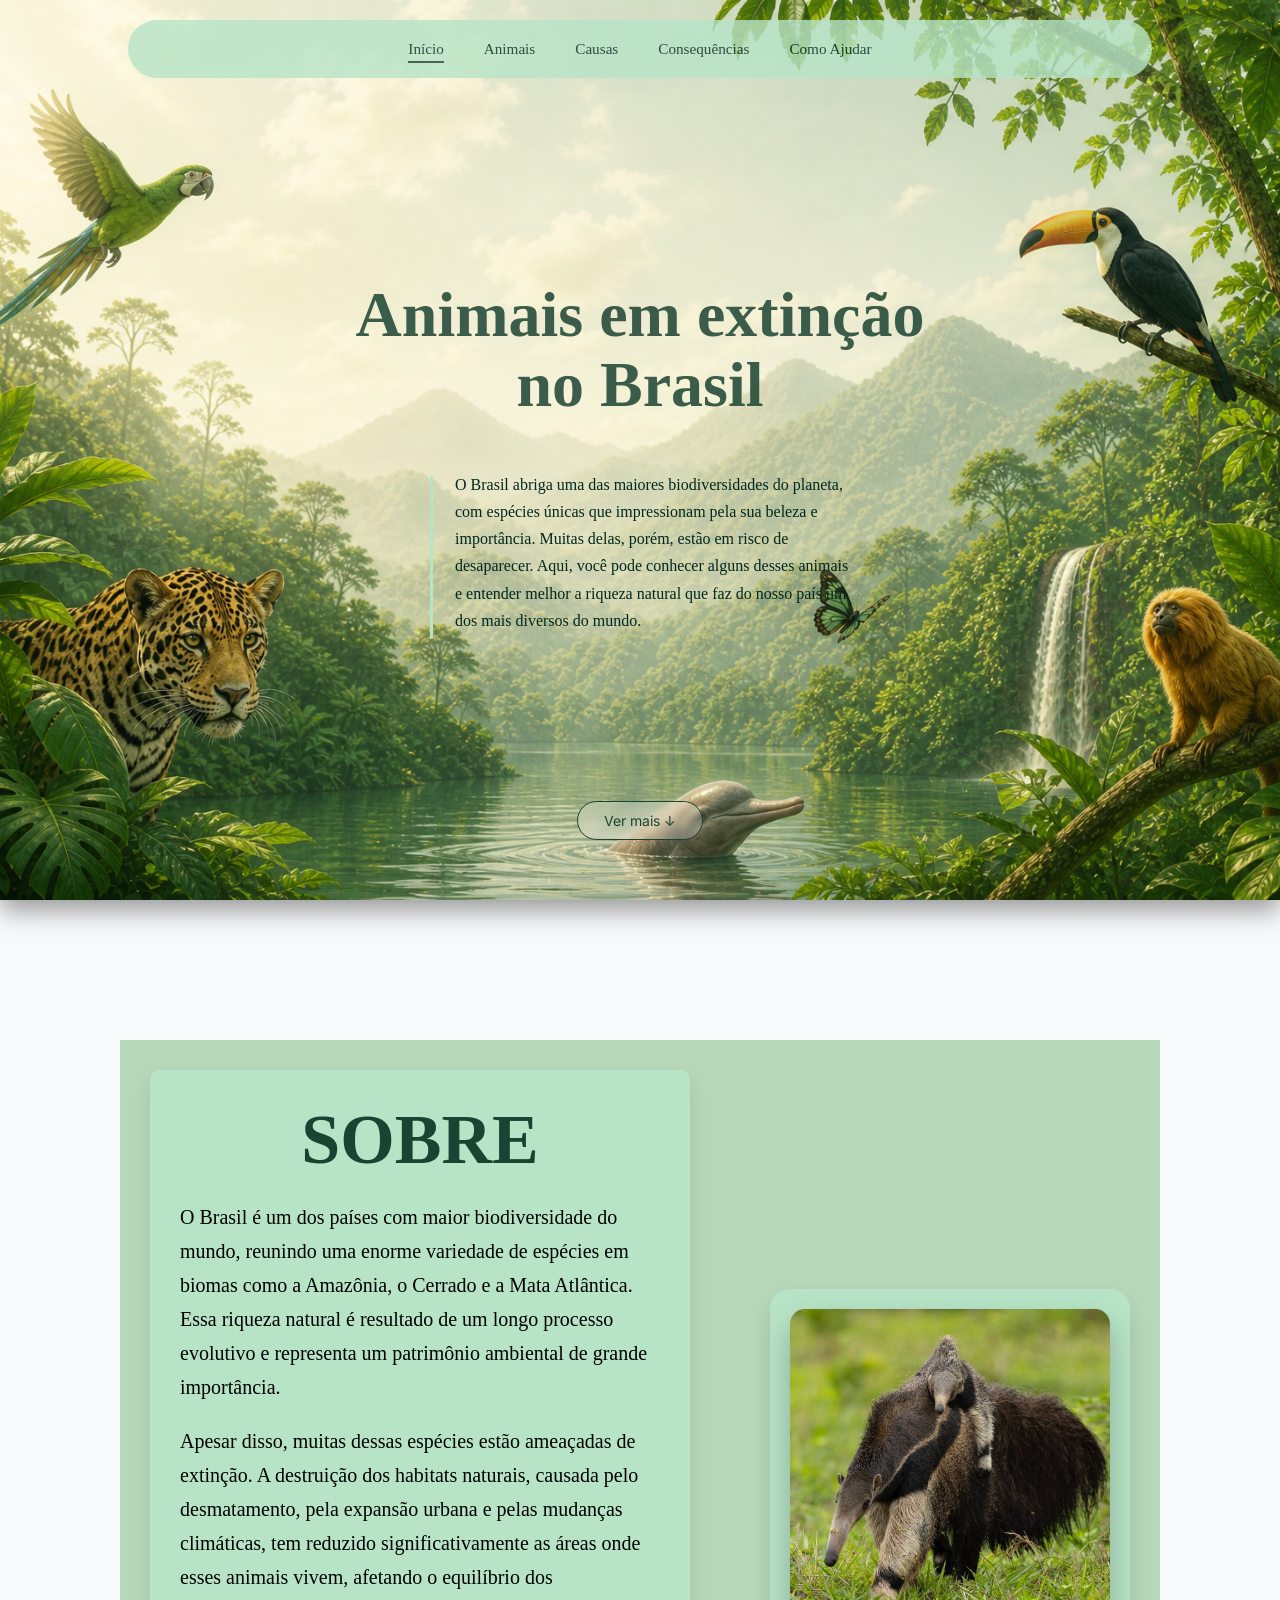
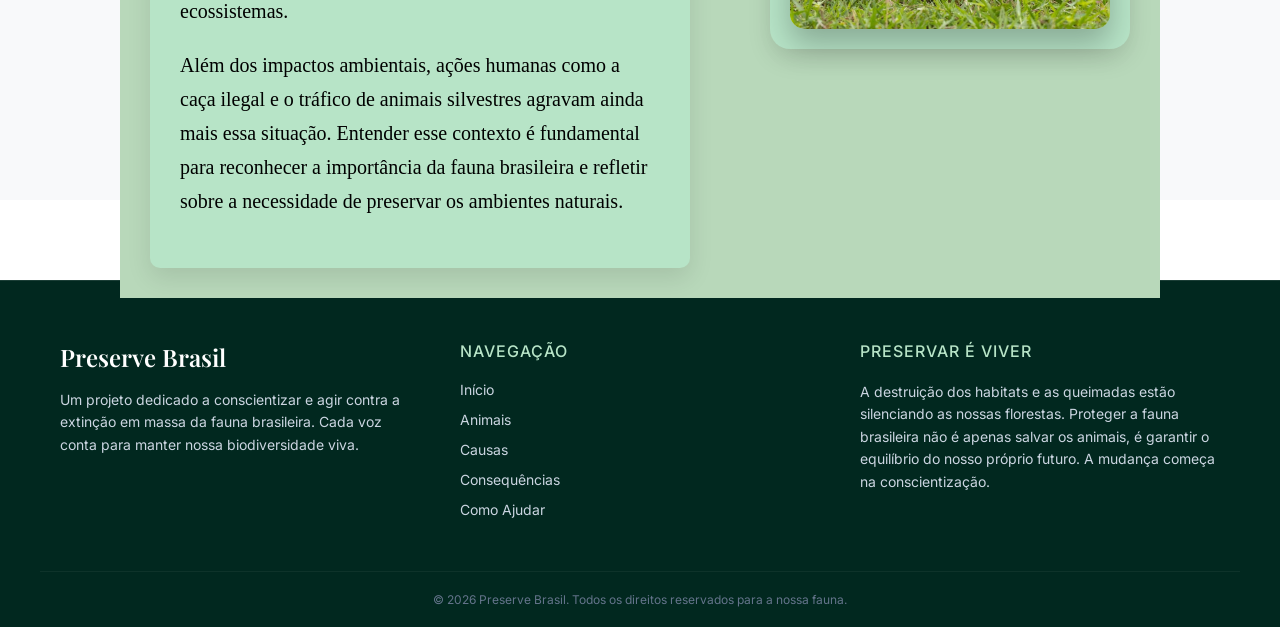
==== commit 51a301ab: "feat: loading animation" ====
--- a/index.html
+++ b/index.html
@@ -12,6 +12,9 @@
 
 </head>
 <body>
+    <span class="p-loader"
+            ><img src="./imagens/intro-tartaruga.png" alt=""
+        /></span>
     <header>
         <nav>
                 <ul>
--- a/style/style.css
+++ b/style/style.css
@@ -819,6 +819,69 @@
     line-height: 1.6;
 }
 
+
+/* =========================================
+   PÁGINA: COMO AJUDAR
+   ========================================= */
+
+.tudo-ajudar {
+    padding-bottom: 60px;
+}
+
+.container-acoes {
+    max-width: 1200px;
+    margin: 60px auto;
+    padding: 0 20px;
+    display: grid;
+    grid-template-columns: repeat(auto-fit, minmax(320px, 1fr));
+    gap: 30px;
+}
+
+.acao-card {
+    background-color: #1e293b; /* Um fundo levemente diferente para destacar, se você usar fundo escuro no site */
+    border: 1px solid rgba(255, 255, 255, 0.1);
+    border-radius: 12px;
+    padding: 40px 30px;
+    position: relative;
+    transition: transform 0.3s ease, border-color 0.3s ease;
+}
+
+.acao-card:hover {
+    transform: translateY(-5px);
+    border-color: var(--verde-claro);
+}
+
+.acao-numero {
+    font-family: "Special Elite", cursive; /* Usa aquela fonte de máquina de escrever que você chamou no head */
+    font-size: 48px;
+    color: var(--verde-claro);
+    opacity: 0.3;
+    position: absolute;
+    top: 20px;
+    right: 30px;
+    line-height: 1;
+}
+
+.acao-card h3 {
+    font-family: "Playfair Display", serif;
+    font-size: 22px;
+    color: #ffffff;
+    margin-top: 0;
+    margin-bottom: 16px;
+    position: relative;
+    z-index: 2;
+}
+
+.acao-card p {
+    font-family: "Inter", sans-serif;
+    font-size: 15px;
+    line-height: 1.6;
+    color: #cbd5e1;
+    margin: 0;
+    position: relative;
+    z-index: 2;
+}
+
 /*==============================================================================*/
 /* RESPONSIVIDADE */
 
--- a/style/style.css
+++ b/style/style.css
@@ -819,6 +819,69 @@
     line-height: 1.6;
 }
 
+
+/* =========================================
+   PÁGINA: COMO AJUDAR
+   ========================================= */
+
+.tudo-ajudar {
+    padding-bottom: 60px;
+}
+
+.container-acoes {
+    max-width: 1200px;
+    margin: 60px auto;
+    padding: 0 20px;
+    display: grid;
+    grid-template-columns: repeat(auto-fit, minmax(320px, 1fr));
+    gap: 30px;
+}
+
+.acao-card {
+    background-color: #1e293b; /* Um fundo levemente diferente para destacar, se você usar fundo escuro no site */
+    border: 1px solid rgba(255, 255, 255, 0.1);
+    border-radius: 12px;
+    padding: 40px 30px;
+    position: relative;
+    transition: transform 0.3s ease, border-color 0.3s ease;
+}
+
+.acao-card:hover {
+    transform: translateY(-5px);
+    border-color: var(--verde-claro);
+}
+
+.acao-numero {
+    font-family: "Special Elite", cursive; /* Usa aquela fonte de máquina de escrever que você chamou no head */
+    font-size: 48px;
+    color: var(--verde-claro);
+    opacity: 0.3;
+    position: absolute;
+    top: 20px;
+    right: 30px;
+    line-height: 1;
+}
+
+.acao-card h3 {
+    font-family: "Playfair Display", serif;
+    font-size: 22px;
+    color: #ffffff;
+    margin-top: 0;
+    margin-bottom: 16px;
+    position: relative;
+    z-index: 2;
+}
+
+.acao-card p {
+    font-family: "Inter", sans-serif;
+    font-size: 15px;
+    line-height: 1.6;
+    color: #cbd5e1;
+    margin: 0;
+    position: relative;
+    z-index: 2;
+}
+
 /*==============================================================================*/
 /* RESPONSIVIDADE */
 
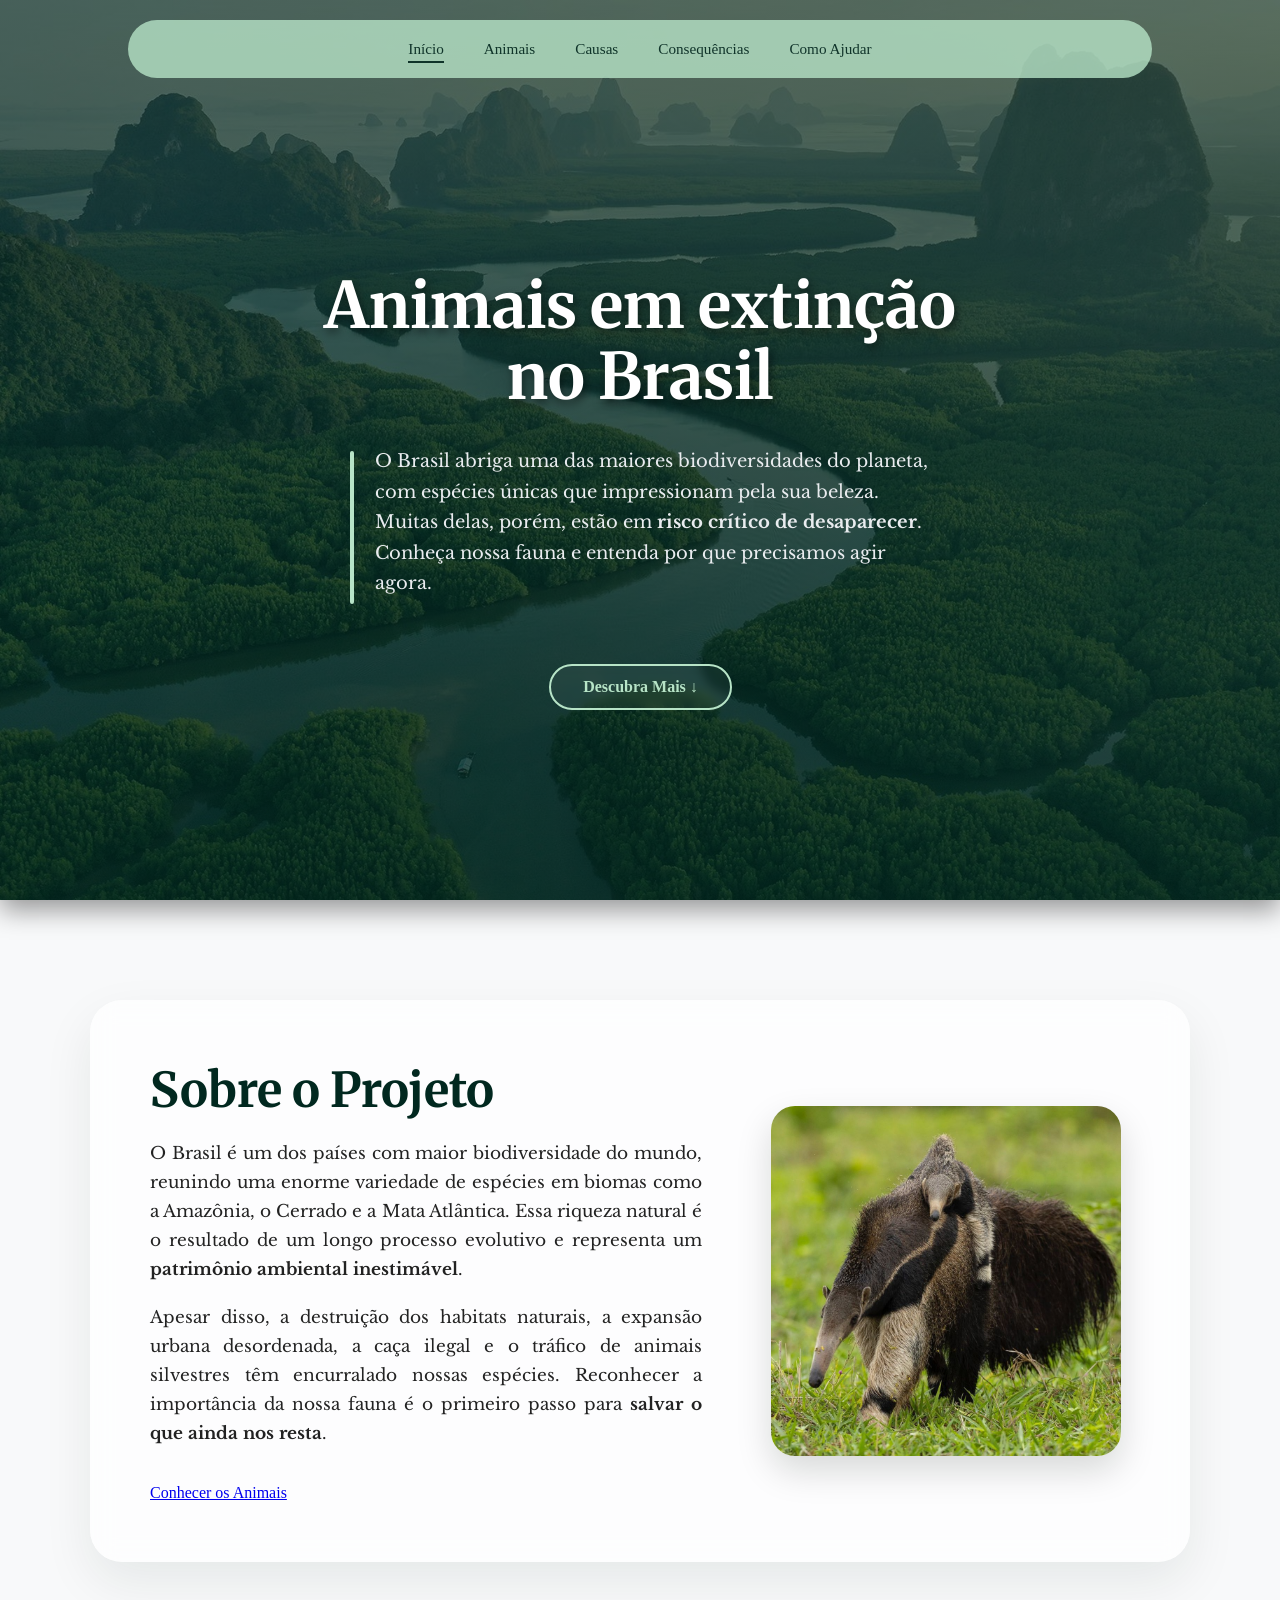
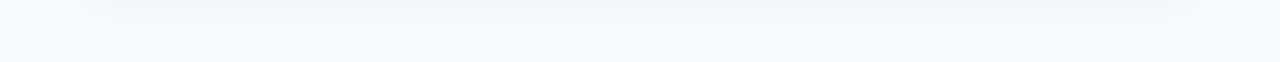
==== commit 58a4ba01: "Estilizando as páginas de animais" ====
--- a/index.html
+++ b/index.html
@@ -2,87 +2,56 @@
 <html lang="pt-BR">
 <head>
     <meta charset="UTF-8">
-    <title>Página inicial</title>
+    <meta name="viewport" content="width=device-width, initial-scale=1.0">
+    <title>Início - Animais em Extinção no Brasil</title>
 
     <link rel="stylesheet" href="./style/style.css">
-      <link href="https://fonts.googleapis.com/css2?family=Parisienne&display=swap" rel="stylesheet">
-    <link href="https://fonts.googleapis.com/css2?family=Great+Vibes&display=swap" rel="stylesheet">
-    <link rel="stylesheet" href="./style/style.css">
-    <link href="https://fonts.googleapis.com/css2?family=Playfair+Display:wght@500;600&family=Inter:wght@300;400;500&display=swap" rel="stylesheet">
-
+    
+    <link rel="preconnect" href="https://fonts.googleapis.com">
+    <link rel="preconnect" href="https://fonts.gstatic.com" crossorigin>
+    <link href="https://fonts.googleapis.com/css2?family=Inter:wght@300;400;500;600&family=Libre+Baskerville:ital,wght@0,400;0,700;1,400&family=Merriweather:wght@300;400;700;900&display=swap" rel="stylesheet">
 </head>
 <body>
-    <span class="p-loader"
-            ><img src="./imagens/intro-tartaruga.png" alt=""
-        /></span>
+    
     <header>
         <nav>
-                <ul>
-                    <li><a href="index.html" class="destaque">Início</a></li>
-                    <li><a href="animais.html">Animais</a></li>
-                    <li><a href="causas.html">Causas</a></li>
-                    <li><a href="consequencias.html">Consequências</a></li>
-                    <li><a href="comoAjudar.html">Como Ajudar</a></li>
-                </ul>   
-        </nav>
-    </header>
-    <section class="inicio">
-        <div class="conteudo">
-            <h1>Animais em extinção<br> no Brasil</h1>
-            <p>O Brasil abriga uma das maiores biodiversidades do planeta, com espécies únicas que impressionam pela sua beleza e importância. Muitas delas, porém, estão em risco de desaparecer. Aqui, você pode conhecer alguns desses animais e entender melhor a riqueza natural que faz do nosso país um dos mais diversos do mundo.
-</p>
-            <a href="#sobre">Ver mais ↓</a>
-        </div>   
-    </section>
-    <section id="sobre" class="informacoes">
-      <div class="sobre">
-          <div class="texto-sobre">
-            <h1>SOBRE</h1>
-            <p>O Brasil é um dos países com maior biodiversidade do mundo, reunindo uma enorme variedade de espécies em biomas como a Amazônia, o Cerrado e a Mata Atlântica. Essa riqueza natural é resultado de um longo processo evolutivo e representa um patrimônio ambiental de grande importância.
-            </p>
-            <p>Apesar disso, muitas dessas espécies estão ameaçadas de extinção. A destruição dos habitats naturais, causada pelo desmatamento, pela expansão urbana e pelas mudanças climáticas, tem reduzido significativamente as áreas onde esses animais vivem, afetando o equilíbrio dos ecossistemas.</p>
-            <p>Além dos impactos ambientais, ações humanas como a caça ilegal e o tráfico de animais silvestres agravam ainda mais essa situação. Entender esse contexto é fundamental para reconhecer a importância da fauna brasileira e refletir sobre a necessidade de preservar os ambientes naturais.
-            </p>
-          </div>
-        <div class="sobre-figura">
-            <img src="./imagens/tamandua-bandeira.jpg" alt="Tamanduá Bandeira" >
-        </div>
-      </div>
-    </section>
-     <footer class="rodape-site">
-    <div class="rodape-container">
-        
-        <div class="rodape-col">
-            <h3 class="rodape-titulo">Preserve Brasil</h3>
-            <p class="rodape-texto">
-                Um projeto dedicado a conscientizar e agir contra a extinção em massa da fauna brasileira. Cada voz conta para manter nossa biodiversidade viva.
-            </p>
-        </div>
-
-        <div class="rodape-col">
-            <h4 class="rodape-subtitulo">Navegação</h4>
             <ul>
-                <li><a href="index.html">Início</a></li>
+                <li><a href="index.html" class="destaque">Início</a></li>
                 <li><a href="animais.html">Animais</a></li>
                 <li><a href="causas.html">Causas</a></li>
                 <li><a href="consequencias.html">Consequências</a></li>
                 <li><a href="comoAjudar.html">Como Ajudar</a></li>
-            </ul>
+            </ul>   
+        </nav>
+    </header>
+
+    <section class="inicio">
+        <div class="conteudo">
+            <h1>Animais em extinção<br> no Brasil</h1>
+            <p>O Brasil abriga uma das maiores biodiversidades do planeta, com espécies únicas que impressionam pela sua beleza. Muitas delas, porém, estão em <strong>risco crítico de desaparecer</strong>. Conheça nossa fauna e entenda por que precisamos agir agora.</p>
+            <a href="#sobre">Descubra Mais ↓</a>
+        </div>   
+    </section>
+
+    <section id="sobre" class="informacoes">
+        <div class="sobre">
+            <div class="texto-sobre">
+                <h1>Sobre o Projeto</h1>
+                <p>O Brasil é um dos países com maior biodiversidade do mundo, reunindo uma enorme variedade de espécies em biomas como a Amazônia, o Cerrado e a Mata Atlântica. Essa riqueza natural é o resultado de um longo processo evolutivo e representa um <strong>patrimônio ambiental inestimável</strong>.</p>
+                
+                <p>Apesar disso, a destruição dos habitats naturais, a expansão urbana desordenada, a caça ilegal e o tráfico de animais silvestres têm encurralado nossas espécies. Reconhecer a importância da nossa fauna é o primeiro passo para <strong>salvar o que ainda nos resta</strong>.</p>
+                
+                <a href="animais.html" class="botao-causas">Conhecer os Animais</a>
+            </div>
+
+            <div class="sobre-figura">
+                <img src="./imagens/tamandua-bandeira.jpg" alt="Tamanduá Bandeira majestoso na natureza">
+            </div>
         </div>
-        <div class="rodape-col">
-    <h4 class="rodape-subtitulo">Preservar é Viver</h4>
-    <p class="rodape-texto">
-        A destruição dos habitats e as queimadas estão silenciando as nossas florestas. 
-        Proteger a fauna brasileira não é apenas salvar os animais, é garantir o equilíbrio 
-        do nosso próprio futuro. A mudança começa na conscientização.
-    </p>
-</div>
+    </section>
 
-    </div>
+    <footer>
+    </footer>
 
-    <div class="rodape-bottom">
-        <p>&copy; 2026 Preserve Brasil. Todos os direitos reservados para a nossa fauna.</p>
-    </div>
-</footer>
 </body>
-</html>
+</html>
--- a/style/style.css
+++ b/style/style.css
@@ -1,11 +1,13 @@
-/*GERAL*/
+/*
+   1. VARIÁVEIS E GERAL
+ */
 :root {
     --fundo-claro: #f8f9fa;
     --verde-escuro: #01281f;
     --verde-medio: #1b4332;
     --verde-claro: #b7e4c7;
     --caixa-destaque: #b8d8ba;
-    --laranja-alerta: #f4a261;
+    --rosa-alerta: rgb(255, 0, 102);
 }
 
 * {
@@ -13,455 +15,14 @@
     padding: 0;
     box-sizing: border-box;
 }
+
 html {
     scroll-behavior: smooth;
 }
-header {
-    position: fixed;
-    top: 20px;
-    left: 50%;
-    width: 80%;
-    display: flex;
-    justify-content: center;
-    align-items: center;
-    padding: 20px;
-    z-index: 10;
-    background: var(--verde-claro);
-    opacity: 0.8;
-    border-radius: 30px;
-    transform: translate(-50%);
-}
-nav ul {
-    display: flex;
-    gap: 40px;
-    list-style: none;
-}
-
-nav ul li a {
-    text-decoration: none;
-    color: var(--verde-escuro);
-    font-size: 0.95rem;
-    position: relative;
-    display: inline-block;
-    transition:
-        transform 0.2s ease,
-        opacity 0.2s ease;
-}
-nav ul li a:hover {
-    transform: scale(1.08);
-    opacity: 0.8;
-}
-nav ul li a::after {
-    content: "";
-    position: absolute;
-    left: 0;
-    bottom: -5px;
-    width: 0;
-    height: 2px;
-    background-color: var(--verde-medio);
-    transition: 0.3s;
-}
-nav ul li a:hover::after {
-    width: 100%;
-}
-.destaque {
-    font-weight: 500;
-}
-.destaque::after {
-    width: 100%;
-}
-
-.p-loader {
-    position: fixed;
-    top: 0;
-    left: 0;
-    width: 100vw;
-    height: 100vh;
-
-    background-color: var(--fundo-claro);
-
-    display: flex;
-    justify-content: center;
-    align-items: center;
-
-    z-index: 9999;
-
-    animation: loader-fade 2s ease-in forwards;
-}
-
-.p-loader img {
-    width: 250px;
-
-    animation: intro-animal 2s ease-in forwards;
-
-    will-change: transform, opacity;
-    transform-origin: center;
-}
-
-@keyframes intro-animal {
-    0% {
-        opacity: 0;
-        transform: scale(1.4);
-    }
-
-    15% {
-        opacity: 1;
-    }
-
-    100% {
-        opacity: 0;
-        transform: scale(0);
-    }
-}
-
-@keyframes loader-fade {
-    0% {
-        opacity: 1;
-    }
-    100% {
-        opacity: 0;
-        visibility: hidden;
-    }
-}
-
-.container-info {
-    display: flex;
-    gap: 10vw;
-    flex-wrap: wrap;
-    justify-content: center;
-    color: var(--laranja-alerta);
-}
-
-.info {
-    display: flex;
-    flex-direction: column;
-    align-items: center;
-    justify-content: center;
-    text-align: center;
-    gap: 10px;
-}
-
-.info-consequencia {
-    flex-direction: row;
-}
-
-.info h1 {
-    margin-top: 50px;
-    font-size: 35px;
-    font-family: "Libre Baskeville", serif;
-    color: var(--laranja-alerta);
-}
-
-.info p {
-    font-size: 18px;
-    font-family: "Libre Baskeville", serif;
-}
-
-.rodape-site {
-    background-color: var(--verde-escuro); /* Confirme se essa variável existe no seu projeto! */
-    color: #ffffff;
-    padding: 60px 0 20px 0;
-    margin-top: 80px;
-    border-top: 1px solid rgba(255, 255, 255, 0.1);
-    width: 100%;
-}
-
-.rodape-container {
-    max-width: 1200px;
-    margin: 0 auto;
-    padding: 0 20px;
-    display: flex;
-    flex-wrap: wrap;
-    gap: 40px;
-    justify-content: space-between;
-    align-items: flex-start; /* Alinha as colunas no topo */
-}
-
-.rodape-col {
-    flex: 1;
-    min-width: 250px; 
-}
-
-.rodape-titulo {
-    font-family: "Playfair Display", serif;
-    font-size: 24px;
-    font-weight: 600;
-    color: #ffffff;
-    margin-bottom: 16px;
-    margin-top: 0;
-}
-
-.rodape-subtitulo {
-    font-family: "Inter", sans-serif;
-    font-size: 16px;
-    font-weight: 500;
-    text-transform: uppercase;
-    letter-spacing: 1px;
-    color: var(--verde-claro); /* Confirme se essa variável também existe! */
-    margin-bottom: 20px;
-    margin-top: 0;
-}
-
-.rodape-texto {
-    font-family: "Inter", sans-serif;
-    font-size: 14px;
-    line-height: 1.6;
-    color: #cbd5e1; 
-    margin: 0;
-}
-
-/* Reset da lista (tira as bolinhas brancas) */
-.rodape-col ul {
-    list-style: none !important;
-    padding: 0 !important;
-    margin: 0 !important;
-}
-
-.rodape-col ul li {
-    margin-bottom: 12px;
-}
-
-/* Força os links a não serem azuis e sublinhados */
-.rodape-col ul li a {
-    font-family: "Inter", sans-serif;
-    font-size: 14px;
-    color: #cbd5e1 !important; 
-    text-decoration: none !important; 
-    transition: color 0.3s ease, transform 0.3s ease;
-    display: inline-block;
-}
-
-.rodape-col ul li a:hover {
-    color: var(--verde-claro) !important;
-    transform: translateX(4px); 
-}
-
-.rodape-bottom {
-    max-width: 1200px;
-    margin: 40px auto 0 auto;
-    padding: 20px 20px 0 20px;
-    border-top: 1px solid rgba(255, 255, 255, 0.05);
-    text-align: center;
-}
-
-.rodape-bottom p {
-    font-family: "Inter", sans-serif;
-    font-size: 12px;
-    color: #64748b;
-    margin: 0;
-}
-
-/*página inicial*/
-.inicio {
-    padding-top: 180px;
-    padding-bottom: 30px;
-    position: relative;
-    display: flex;
-    flex-direction: column;
-    justify-content: flex-start;
-    gap: 30px;
-    align-items: center;
-    color: #013227;
-    font-family: "Inter", sans-serif;
-    background-image: url(../imagens/b20547d2-b8cf-43c0-a466-2c68dca2ce6d.png);
-    background-size: cover;
-    background-position: center;
-    height: 100vh;
-    box-shadow: 0 10px 25px rgba(0, 0, 0, 0.4);
-}
-.conteudo {
-    display: flex;
-    flex-direction: column;
-    align-items: center;
-    gap: 35px;
-}
-.inicio h1 {
-    text-align: center;
-    font-family: "Times New Roman", Times, serif;
-    font-size: 64px;
-    font-weight: 600;
-    margin-bottom: 15px;
-    line-height: 1.1;
-    opacity: 0.85;
-}
-.inicio p {
-    position: relative;
-    margin: 0 auto;
-    font-size: 16px;
-    max-width: 420px;
-    margin-bottom: 25px;
-
-    color: var(--verde-escuro);
-    padding-left: 25px;
-    line-height: 1.7;
-    font-family: Georgia, "Times New Roman", Times, serif;
-}
-.inicio p::before {
-    content: "";
-    position: absolute;
-    left: 0;
-    top: 5px;
-    width: 3px;
-    height: 100%;
-    background-color: var(--verde-claro);
-    border-radius: 2px;
-}
-.inicio a {
-    position: absolute;
-    bottom: 30px;
-    margin-bottom: 30px;
-    text-decoration: none;
-    padding: 10px 26px;
-    border: 1px solid var(--verde-medio);
-    border-radius: 30px;
-    color: var(--verde-medio);
-    transition: 0.3s;
-    font-size: 14px;
-    background: rgba(255, 255, 255, 0.25);
-    backdrop-filter: blur(3px);
-}
-.inicio a:hover {
-    background-color: var(--verde-medio);
-    color: white;
-}
-.informacoes {
-    background: var(--fundo-claro);
-    height: 100vh;
-    padding: 140px 120px;
-}
-.sobre {
-    display: flex;
-    align-items: center;
-    justify-content: space-between;
-    gap: 80px;
-    padding: 30px;
-    margin: auto;
-    background: var(--caixa-destaque);
-    backdrop-filter: blur(5px);
-}
-.texto-sobre {
-    width: 60%;
-    background: var(--verde-claro);
-    border-radius: 10px;
-    padding: 30px;
-}
-.texto-sobre h1 {
-    font-size: 70px;
-    margin: 0 0 20px 0;
-}
-.texto-sobre p {
-    font-size: 20px;
-    line-height: 1.7;
-    margin-bottom: 20px;
-}
-.sobre-figura {
-    background: var(--verde-claro);
-    padding: 20px;
-    border-radius: 20px;
-    width: 40%;
-    display: flex;
-    justify-content: center;
-}
-.sobre-figura img {
-    width: 100%;
-    max-width: 400px;
-    height: auto;
-    box-shadow: 0 15px 30px rgba(0, 0, 0, 0.25);
-    border-radius: 15px;
-}
-.texto-sobre,
-.sobre-figura {
-    box-shadow: 0 10px 25px rgba(0, 0, 0, 0.1);
-}
-
-/*====================================================*/
-/*pagina animais*/
-
-.pagina-animais {
-    height: 100vh;
-    background: var(--fundo-claro);
-}
-h1 {
-    text-align: center;
-    margin-top: 100px;
-    margin-bottom: 40px;
-    font-size: 70px;
-    font-family: "Times New Roman", Time, serif;
-    color: var(--verde-medio);
-}
-.cursiva {
-    font-family: "Parisienne", cursive;
-    font-weight: normal;
-}
-.terrestres,
-.aquaticos,
-.aereos {
-    cursor: pointer;
-    position: relative;
-    display: inline-block;
-    width: 30%;
-    margin: 0 1.5%;
-    vertical-align: top;
-    transition: transform 0.3s ease;
-}
-.terrestres:hover,
-.aquaticos:hover,
-.aereos:hover {
-    transform: scale(1.03);
-}
-.imagem-animais img {
-    position: relative;
-    width: 100%;
-    height: 550px;
-    object-fit: cover;
-    transition: transform 0.3s ease;
-}
-.imagem-animais::after {
-    pointer-events: none;
-    content: "";
-    position: absolute;
-    top: 0;
-    left: 0;
-    width: 100%;
-    height: 100%;
-}
-.imagem-animais img {
-    position: relative;
-    width: 100%;
-    height: 550px;
-    object-fit: cover;
-    transition: transform 0.3s ease;
-    box-shadow: 0 0 0 8px var(--verde-claro);
-}
-.terrestres:hover img,
-.aquaticos:hover img,
-.aereos:hover img {
-    box-shadow: 0 0 0 6px var(--verde-claro);
-}
-.tipo-de-animal {
-    text-align: center;
-    margin-top: -40px;
-    position: absolute;
-    bottom: 20px;
-    left: 0;
-    width: 100%;
-}
-.tipo-de-animal h3 {
-    letter-spacing: 1px;
-    font-weight: 500;
-    color: rgb(255, 249, 242);
-    font-size: 22px;
-    background: var(--verde-medio);
-    opacity: 0.6;
-    backdrop-filter: blur(0.2px);
-    display: block;
-    width: 100%;
-    padding: 5px 0;
-    text-align: center;
-}
-
-/*=================================================================================================================*/
-/*PAGINA CAUSAS*/
+
+/*
+   2. ANIMAÇÕES E CLASSES UTILITÁRIAS (KEYFRAMES)
+*/
 @keyframes mostrar-direita {
     from {
         opacity: 0;
@@ -484,21 +45,454 @@
     }
 }
 
-.desloca-direita,
+.desloca-direita, 
 .mini-direita {
     animation: mostrar-direita linear both;
     animation-timeline: view();
     animation-range: entry 0% cover 20%;
-}
-
-.desloca-esquerda,
+    transform: translateX(100px); /* Mantido do seu código original */
+}
+
+.desloca-esquerda, 
 .mini-esquerda {
-
     animation: mostrar-esquerda linear both;
     animation-timeline: view();
     animation-range: entry 0% cover 20%;
-}
-
+    transform: translateX(-100px); /* Mantido do seu código original */
+}
+
+.invertida {
+    flex-direction: row-reverse;
+}
+
+/*
+   3. CABEÇALHO E NAVEGAÇÃO (HEADER)
+*/
+header {
+    position: fixed;
+    top: 20px;
+    left: 50%;
+    width: 80%;
+    display: flex;
+    justify-content: center;
+    align-items: center;
+    padding: 20px;
+    z-index: 10;
+    background: var(--verde-claro);
+    opacity: 0.8;
+    border-radius: 30px;
+    transform: translate(-50%);
+}
+
+nav ul {
+    display: flex;
+    gap: 40px;
+    list-style: none;
+}
+
+nav ul li a {
+    text-decoration: none;
+    color: var(--verde-escuro);
+    font-size: 0.95rem;
+    position: relative;
+    display: inline-block;
+    transition: transform 0.2s ease, opacity 0.2s ease;
+}
+
+nav ul li a:hover {
+    transform: scale(1.08);
+    opacity: 0.8;
+}
+
+nav ul li a::after {
+    content: "";
+    position: absolute;
+    left: 0;
+    bottom: -5px;
+    width: 0;
+    height: 2px;
+    background-color: currentColor;
+    transition: width 0.3s ease;
+}
+
+nav ul li a:hover::after {
+    width: 100%;
+}
+
+.destaque {
+    font-weight: 500;
+}
+
+.destaque::after {
+    width: 100%;
+}
+
+/* 
+   4. COMPONENTES REUTILIZÁVEIS
+*/
+.container-info {
+    display: flex;
+    gap: 10vw;
+    flex-wrap: wrap;
+    justify-content: center;
+    color: var(--rosa-alerta);
+}
+
+.info {
+    display: flex;
+    flex-direction: column;
+    justify-content: flex-start;
+    text-align: center;
+    gap: 10px;
+}
+
+.info h1 {
+    margin-top: 50px;
+    font-size: 40px;
+    font-family: "Libre Baskerville", serif;
+}
+
+.info p {
+    font-size: 18px;
+    font-family: "Libre Baskerville", serif;
+}
+
+/*
+   5. PÁGINA: INÍCIO
+ */
+.inicio {
+    padding-top: 140px;
+    padding-bottom: 60px;
+    position: relative;
+    isolation: isolate;
+    display: flex;
+    flex-direction: column;
+    justify-content: center; /* Centraliza melhor o conteúdo na tela */
+    gap: 20px;
+    align-items: center;
+    /* Gradiente mais escuro para o texto branco se destacar, mantendo o tom verde */
+    background-image: linear-gradient(rgba(1, 40, 31, 0.65), rgba(1, 40, 31, 0.8)), url(../imagens/amazonia.jpg);
+    background-size: cover;
+    background-position: center;
+    background-attachment: fixed; /* Efeito Parallax - A imagem fica fixa ao rolar */
+    height: 100vh;
+    box-shadow: 0 10px 25px rgba(0, 0, 0, 0.4);
+}
+
+.conteudo {
+    display: flex;
+    flex-direction: column;
+    align-items: center;
+    gap: 25px;
+    color: white; /* Mudado para branco para contraste  */
+}
+
+.inicio h1 {
+    text-align: center;
+    font-family: "Merriweather", serif; /* Padronizado com o título das outras páginas */
+    font-size: 64px;
+    font-weight: 700;
+    margin-bottom: 10px;
+    line-height: 1.1;
+    text-shadow: 2px 4px 10px rgba(0,0,0,0.5);
+}
+
+.inicio p {
+    position: relative;
+    margin: 0 auto 20px;
+    font-size: 18px; 
+    max-width: 580px; 
+    color: #e9ecef; 
+    padding-left: 25px;
+    line-height: 1.7;
+    font-family: "Libre Baskerville", serif;
+}
+
+.inicio p::before {
+    content: "";
+    position: absolute;
+    left: 0;
+    top: 5px;
+    width: 4px;
+    height: 100%;
+    background-color: var(--verde-claro);
+    border-radius: 2px;
+}
+
+/* Animação para o botão  */
+@keyframes flutuar-botao {
+    0%, 100% { transform: translateY(0); }
+    50% { transform: translateY(12px); }
+}
+
+.inicio a {
+    margin-top: 20px;
+    text-decoration: none;
+    padding: 12px 32px;
+    border: 2px solid var(--verde-claro);
+    border-radius: 30px;
+    color: var(--verde-claro);
+    font-weight: 600;
+    font-size: 16px;
+    background: rgba(255, 255, 255, 0.05);
+    backdrop-filter: blur(5px);
+    transition: all 0.3s ease;
+    animation: flutuar-botao 2s infinite ease-in-out; /* Chama a animação */
+}
+
+.inicio a:hover {
+    background-color: var(--verde-claro);
+    color: var(--verde-escuro);
+    transform: scale(1.05);
+    animation-play-state: paused; /* Para de pular quando passa o mouse */
+}
+
+
+/*
+   SEÇÃO SOBRE 
+ */
+
+.informacoes {
+    padding: 100px 20px;
+    background-color: var(--fundo-claro);
+}
+
+.sobre {
+    /* O Grid divide o espaço em duas colunas rígidas: 60% para texto, 40% para imagem */
+    display: grid;
+    grid-template-columns: 1.2fr 0.8fr; 
+    gap: 60px; /* Distância exata entre texto e imagem */
+    align-items: center;
+    
+    /* Estilo do card de vidro */
+    background: rgba(255, 255, 255, 0.7); 
+    backdrop-filter: blur(12px);
+    padding: 60px;
+    border-radius: 32px;
+    max-width: 1100px;
+    margin: 0 auto; /* Centraliza o card na tela */
+    box-shadow: 0 20px 50px rgba(1, 40, 31, 0.08);
+}
+
+.texto-sobre {
+    /* Removemos flexbox e larguras, o Grid já controla isso */
+    position: relative;
+    width: 100%;
+}
+
+.texto-sobre h1 {
+    font-size: 48px;
+    margin-bottom: 20px;
+    color: var(--verde-escuro);
+    font-family: "Merriweather", serif;
+    font-weight: 700;
+}
+
+.texto-sobre p {
+    font-size: 17px;
+    line-height: 1.7;
+    margin-bottom: 20px;
+    font-family: "Libre Baskerville", serif;
+    color: #222;
+    text-align: justify;
+}
+
+.texto-sobre .botao-causas {
+    display: inline-block;
+    margin-top: 15px;
+}
+
+.sobre-figura {
+    width: 100%;
+    display: flex;
+    justify-content: center;
+}
+
+.sobre-figura img {
+    width: 100%;
+    max-width: 350px; 
+    height: auto; 
+    object-fit: cover;
+    box-shadow: 0 15px 35px rgba(0, 0, 0, 0.15);
+    border-radius: 24px;
+}
+/*
+   6. PÁGINA: ANIMAIS
+ */
+.inicio-animais {
+    /* Troque 'fundo-animais.jpg' pela imagem que preferir para o topo desta página */
+    background-image: linear-gradient(rgba(1, 40, 31, 0.7), rgba(1, 40, 31, 0.85)), url(../imagens/animais/lobo-guara.jpg);
+    background-size: cover;
+    background-position: center;
+    background-attachment: fixed;
+    height: 70vh; /* Ocupa 70% da altura da tela */
+    display: flex;
+    align-items: center;
+    justify-content: center;
+    text-align: center;
+    padding-top: 80px;
+}
+
+.conteudo-animais h1 {
+    color: #ffffff;
+    font-family: "Merriweather", serif;
+    font-size: 64px;
+    font-weight: 700;
+    line-height: 1.1;
+    margin-bottom: 20px;
+    text-shadow: 2px 4px 10px rgba(0,0,0,0.5);
+}
+
+.conteudo-animais p {
+    color: #e9ecef;
+    font-family: "Libre Baskerville", serif;
+    font-size: 18px;
+    max-width: 600px;
+    margin: 0 auto 35px auto;
+    line-height: 1.6;
+}
+
+.botao-animais {
+    text-decoration: none;
+    padding: 12px 35px;
+    border: 2px solid var(--verde-claro);
+    border-radius: 30px;
+    color: var(--verde-claro);
+    font-weight: 600;
+    font-size: 16px;
+    background: rgba(255, 255, 255, 0.05);
+    backdrop-filter: blur(5px);
+    transition: all 0.3s ease;
+}
+
+.botao-animais:hover {
+    background-color: var(--verde-claro);
+    color: var(--verde-escuro);
+    transform: scale(1.05);
+}
+
+/*
+   ESTATÍSTICAS
+ */
+
+.container-info {
+    display: flex;
+    justify-content: center;
+    flex-wrap: wrap;
+    gap: 40px;
+    padding: 80px 20px;
+}
+
+.info {
+    text-decoration: none;
+    width: 230px;
+    text-align: center;
+    background: white;
+    padding: 30px;
+    border-radius: 25px;
+    box-shadow: 0 10px 25px rgba(0,0,0,.08);
+    transition: .3s;
+}
+
+.info:hover {
+    transform: translateY(-8px);
+}
+
+.info h1 {
+    color: var(--rosa-alerta);
+    font-size: 42px;
+    margin-bottom: 10px;
+}
+
+.info p {
+    color: var(--verde-escuro);
+    line-height: 1.5;
+}
+
+/* --- 6.3 Introdução aos Cards --- */
+.introducao-cards {
+    text-align: center;
+    padding: 80px 20px 40px;
+    background-color: var(--fundo-claro);
+}
+
+.introducao-cards h2 {
+    font-family: "Merriweather", serif;
+    color: var(--verde-escuro);
+    font-size: 36px;
+    margin-bottom: 20px;
+}
+
+.introducao-cards p {
+    font-family: "Libre Baskerville", serif;
+    color: #444;
+    font-size: 18px;
+    max-width: 800px;
+    margin: 0 auto;
+    line-height: 1.8;
+}
+
+/* --- 6.4 Cards de Animais --- */
+.card-animais {
+    display: flex;
+    justify-content: center;
+    gap: 40px;
+    padding: 20px 40px 80px;
+    background-color: var(--fundo-claro);
+    flex-wrap: wrap; /* Permite que os cards desçam se a tela for pequena */
+}
+
+/* Estilo base para todos os cards */
+.terrestres, .aquaticos, .aereos {
+    background: #ffffff;
+    border-radius: 24px;
+    overflow: hidden;
+    box-shadow: 0 15px 35px rgba(0, 0, 0, 0.08);
+    width: 350px;
+    transition: transform 0.4s ease, box-shadow 0.4s ease;
+    border: 1px solid rgba(1, 40, 31, 0.05);
+}
+
+.terrestres:hover, .aquaticos:hover, .aereos:hover {
+    transform: translateY(-12px); /* Efeito de pular para cima */
+    box-shadow: 0 25px 50px rgba(1, 40, 31, 0.15);
+}
+
+.imagem-animais {
+    width: 100%;
+    height: 250px;
+    overflow: hidden; /* Garante que o zoom da imagem não vaze do card */
+}
+
+.imagem-animais img {
+    width: 100%;
+    height: 100%;
+    object-fit: cover;
+    transition: transform 0.5s ease;
+}
+
+/* Efeito de zoom na imagem ao passar o mouse no card */
+.terrestres:hover .imagem-animais img, 
+.aquaticos:hover .imagem-animais img, 
+.aereos:hover .imagem-animais img {
+    transform: scale(1.1);
+}
+
+.tipo-de-animal {
+    padding: 25px;
+    text-align: center;
+    background-color: #ffffff;
+}
+
+.tipo-de-animal h3 {
+    font-family: "Merriweather", serif;
+    color: var(--verde-escuro);
+    font-size: 24px;
+    margin: 0;
+}
+/*
+   7. PÁGINA: CAUSAS
+*/
 .inicio-causas {
     padding-top: 180px;
     padding-bottom: 30px;
@@ -510,9 +504,7 @@
     align-items: flex-start;
     color: var(--verde-escuro);
     font-family: "Merriweather", serif;
-    background-image:
-        linear-gradient(rgba(0, 0, 0, 0.2), rgba(0, 0, 0, 0.4)),
-        url(../imagens/veado-em-chamas.jpg);
+    background-image: linear-gradient(rgba(0, 0, 0, 0.2), rgba(0, 0, 0, 0.4)), url(../imagens/veado-em-chamas.jpg);
     background-size: cover;
     background-position: center;
     height: 70vh;
@@ -526,7 +518,7 @@
     flex-direction: column;
     justify-content: flex-start;
     line-height: 1.2;
-    color: white;
+    color: var(--verde-escuro);
 }
 
 .conteudo-causas p {
@@ -534,7 +526,7 @@
     margin-left: 100px;
     max-width: none;
     font-size: 20px;
-    color: white;
+    color: var(--verde-escuro);
 }
 
 .causas {
@@ -543,7 +535,7 @@
     flex-direction: column;
     justify-content: center;
     text-align: center;
-    font-family: "Libre Baskeville", serif;
+    font-family: "Libre Baskerville", serif;
 }
 
 .causas h2 {
@@ -551,9 +543,11 @@
     font-size: 20px;
     font-family: "Merriweather", serif;
 }
+
 .causas p {
     margin-bottom: 60px;
 }
+
 .pagina-causas {
     display: flex;
     align-items: center;
@@ -566,14 +560,11 @@
     border-radius: 20px;
     padding: 30px;
 }
+
 .pagina-causas p {
     max-width: 500px;
     color: var(--verde-escuro);
-    font-family: "Libre Baskeville", serif;
-}
-
-.invertida {
-    flex-direction: row-reverse;
+    font-family: "Libre Baskerville", serif;
 }
 
 .conteudo-principais {
@@ -581,14 +572,6 @@
     flex-direction: column;
     gap: 10px;
     max-width: 500px;
-}
-
-.desloca-esquerda {
-    transform: translateX(-100px);
-}
-
-.desloca-direita {
-    transform: translateX(100px);
 }
 
 .pagina-causas-img {
@@ -598,428 +581,4 @@
 }
 
 .pagina-causas-img img {
-    height: 350px;
-    border-radius: 30px;
-    transition: transform 0.5s ease;
-    display: block;
-}
-
-.pagina-causas-img img:hover {
-    transform: scale(1.1);
-}
-
-.imagem-mini {
-    display: flex;
-    width: 100%;
-    max-width: 1000px;
-    margin: 0 auto;
-    justify-content: center;
-    align-items: center;
-    gap: 18px;
-}
-
-.imagem-mini p {
-    font-family: "Libre Baskeville", serif;
-    font-size: 20px;
-    color: rgb(255, 0, 102);
-    margin: 0px;
-    background-color: rgba(255, 0, 102, 0.2);
-    border-radius: 10px;
-    padding: 10px;
-}
-
-.imagem-mini img {
-    height: 80px;
-    width: auto;
-    background-color: rgba(183, 228, 199, 0.4);
-    border-radius: 10px;
-}
-
-.mini-esquerda {
-    transform: translate(-100px);
-    justify-content: flex-start;
-}
-
-.mini-direita {
-    transform: translate(100px);
-    justify-content: flex-end;
-}
-
-/*=================================================================================*/
-
-/* PAGINA CONSEQUENCIAS */
-
-@keyframes aparecer {
-    from {
-        opacity: 0;
-        transform: scale(0.6);
-    }
-    to {
-        opacity: 1;
-        transform: scale(1);
-    }
-}
-
-.inicio-consequencia {
-    padding-top: 180px;
-    padding-bottom: 30px;
-    position: relative;
-    display: flex;
-    flex-direction: column;
-    justify-content: flex-start;
-    gap: 30px;
-    align-items: flex-start;
-    color: var(--verde-escuro);
-    font-family: "Merriweather", serif;
-    background-image:
-        linear-gradient(rgba(0, 0, 0, 0.2), rgba(0, 0, 0, 0.4)),
-        url(../imagens/anta-consequencia.jpg);
-    background-size: cover;
-    background-position: center;
-    height: 70vh;
-}
-
-.container-consequencias {
-    display: flex;
-    justify-content: center;
-    align-items: flex-start;
-    gap: 25px;
-    flex-wrap: wrap;
-    width: 100%;
-    max-width: 1200px;
-    margin: 40px auto;
-}
-
-.card-consequencias {
-    width: 380px;
-    background-color: #ffffff;
-    border-radius: 25px;
-    overflow: hidden;
-    box-shadow: 0 10px 30px rgba(0, 0, 0, 0.1);
-    font-family: "Inter", sans-serif;
-    border: 1px solid #e0e7e1;
-
-    animation: aparecer linear both;
-    animation-timeline: view();
-}
-
-.card-consequencias:nth-child(3n + 1) {
-    animation-range: entry 0% cover 20%;
-}
-
-.card-consequencias:nth-child(3n + 2) {
-    animation-range: entry 5% cover 25%;
-}
-
-.card-consequencias:nth-child(3n + 3) {
-    animation-range: entry 10% cover 30%;
-}
-
-.card-header {
-    height: 250px;
-    padding: 30px;
-    display: flex;
-    flex-direction: column;
-    justify-content: space-between; /* Empurra o ícone para cima e o texto para baixo */
-    align-items: flex-start; /* Alinha tudo à esquerda */
-    background-size: cover;
-    background-position: center;
-    color: white;
-}
-/* Card 1 - Desequilíbrio da Fauna */
-.card-consequencias:nth-child(1) .card-header {
-    background-image:
-        linear-gradient(rgba(0, 0, 0, 0.1), rgba(0, 0, 0, 0.7)),
-        url(../imagens/ninho-vazio.jpg);
-}
-
-/* Card 2 - Multiplicação de Pragas */
-.card-consequencias:nth-child(2) .card-header {
-    background-image:
-        linear-gradient(rgba(0, 0, 0, 0.1), rgba(0, 0, 0, 0.7)),
-        url(../imagens/joaninha-comendo.webp);
-}
-
-/* Card 3 - Perda de Serviços */
-.card-consequencias:nth-child(3) .card-header {
-    background-image:
-        linear-gradient(rgba(0, 0, 0, 0.1), rgba(0, 0, 0, 0.7)),
-        url(../imagens/flor.jpg);
-}
-
-/* Card 4 - Invasão nas Cidades */
-.card-consequencias:nth-child(4) .card-header {
-    background-image:
-        linear-gradient(rgba(0, 0, 0, 0.1), rgba(0, 0, 0, 0.7)),
-        url(../imagens/onca-urbana.jpg);
-}
-
-/* Card 5 - Efeito Borboleta */
-.card-consequencias:nth-child(5) .card-header {
-    background-image:
-        linear-gradient(rgba(0, 0, 0, 0.1), rgba(0, 0, 0, 0.7)),
-        url(../imagens/borboleta.jpg);
-}
-
-/* Card 6 - Ameaça ao Futuro */
-.card-consequencias:nth-child(6) .card-header {
-    background-image:
-        linear-gradient(rgba(0, 0, 0, 0.1), rgba(0, 0, 0, 0.7)),
-        url(../imagens/floresta-por-sol.jpg);
-}
-
-.icon-box {
-    width: 45px;
-    height: 45px;
-    background: rgba(255, 255, 255, 0.2);
-    backdrop-filter: blur(10px);
-    border-radius: 12px;
-    display: flex;
-    align-items: center;
-    justify-content: center;
-    border: 1px solid rgba(255, 255, 255, 0.3);
-}
-
-.icon-box img {
-    width: 45px;
-    height: 45px;
-
-    filter: brightness(0) invert(1);
-}
-
-.header-text {
-    text-align: left;
-}
-
-.percentage {
-    font-size: 42px;
-    font-weight: 800;
-    display: block;
-}
-
-.subtext {
-    font-size: 14px;
-    font-weight: 300;
-}
-
-.card-body {
-    padding: 30px 25px;
-    text-align: left;
-}
-
-.card-body h3 {
-    color: #01281f;
-    font-size: 20px;
-    margin-bottom: 10px;
-}
-
-.card-body p {
-    color: #555;
-    font-size: 14px;
-    line-height: 1.6;
-}
-
-
-/* =========================================
-   PÁGINA: COMO AJUDAR
-   ========================================= */
-
-.tudo-ajudar {
-    padding-bottom: 60px;
-}
-
-.container-acoes {
-    max-width: 1200px;
-    margin: 60px auto;
-    padding: 0 20px;
-    display: grid;
-    grid-template-columns: repeat(auto-fit, minmax(320px, 1fr));
-    gap: 30px;
-}
-
-.acao-card {
-    background-color: #1e293b; /* Um fundo levemente diferente para destacar, se você usar fundo escuro no site */
-    border: 1px solid rgba(255, 255, 255, 0.1);
-    border-radius: 12px;
-    padding: 40px 30px;
-    position: relative;
-    transition: transform 0.3s ease, border-color 0.3s ease;
-}
-
-.acao-card:hover {
-    transform: translateY(-5px);
-    border-color: var(--verde-claro);
-}
-
-.acao-numero {
-    font-family: "Special Elite", cursive; /* Usa aquela fonte de máquina de escrever que você chamou no head */
-    font-size: 48px;
-    color: var(--verde-claro);
-    opacity: 0.3;
-    position: absolute;
-    top: 20px;
-    right: 30px;
-    line-height: 1;
-}
-
-.acao-card h3 {
-    font-family: "Playfair Display", serif;
-    font-size: 22px;
-    color: #ffffff;
-    margin-top: 0;
-    margin-bottom: 16px;
-    position: relative;
-    z-index: 2;
-}
-
-.acao-card p {
-    font-family: "Inter", sans-serif;
-    font-size: 15px;
-    line-height: 1.6;
-    color: #cbd5e1;
-    margin: 0;
-    position: relative;
-    z-index: 2;
-}
-
-/*==============================================================================*/
-/* RESPONSIVIDADE */
-
-/* Ajustes para Tablets (telas até 1024px) */
-@media (max-width: 1024px) {
-    header {
-        width: 95%;
-    }
-
-    .sobre {
-        flex-direction: column;
-        padding: 40px;
-        gap: 40px;
-    }
-
-    .texto-sobre,
-    .sobre-figura {
-        width: 100%;
-    }
-
-    .informacoes {
-        height: auto;
-        padding: 80px 40px;
-    }
-
-    .terrestres,
-    .aquaticos,
-    .aereos {
-        width: 90%;
-        margin: 20px auto;
-        display: block;
-    }
-
-    .pagina-animais {
-        height: auto;
-        padding-bottom: 50px;
-    }
-}
-
-/* Ajustes para Celulares (telas até 768px) */
-@media (max-width: 768px) {
-    header {
-        top: 0;
-        width: 100%;
-        border-radius: 0;
-        padding: 15px;
-    }
-
-    nav ul {
-        gap: 15px;
-    }
-
-    nav ul li a {
-        font-size: 0.8rem;
-    }
-
-    /* Página Inicial */
-    .inicio h1 {
-        font-size: 40px;
-    }
-
-    .inicio p {
-        font-size: 14px;
-        max-width: 90%;
-    }
-
-    /* Página de Causas */
-    .inicio-causas {
-        height: auto;
-        padding: 120px 20px 40px 20px;
-        align-items: center;
-    }
-
-    .conteudo-causas h1 {
-        margin-left: 0;
-        text-align: center;
-        font-size: 32px;
-    }
-
-    .conteudo-causas p {
-        margin-left: 0;
-        text-align: center;
-    }
-
-    .container-info {
-        gap: 30px;
-    }
-
-    /* Seções de Causas (Removendo os deslocamentos laterais que quebram o scroll) */
-    .pagina-causas {
-        flex-direction: column;
-        padding: 20px;
-        gap: 20px;
-        width: 90%;
-    }
-
-    .invertida {
-        flex-direction: column;
-    }
-
-    .desloca-esquerda,
-    .desloca-direita {
-        transform: translateX(0); /* Remove o deslocamento no mobile */
-    }
-
-    .pagina-causas img {
-        height: auto;
-        width: 100%;
-        max-width: 100%;
-    }
-
-    .conteudo-principais {
-        max-width: 100%;
-        text-align: center;
-    }
-
-    /* Ajuste de altura geral para seções que eram 100vh */
-    .inicio,
-    .informacoes,
-    .pagina-animais {
-        height: auto;
-        min-height: 100vh;
-    }
-}
-
-/* Ajustes extras para telas muito pequenas (320px - 480px) */
-@media (max-width: 480px) {
-    .inicio h1 {
-        font-size: 32px;
-    }
-
-    .texto-sobre h1,
-    h1 {
-        font-size: 38px;
-    }
-
-    nav ul {
-        flex-wrap: wrap;
-        justify-content: center;
-    }
-}
+    height: 3}
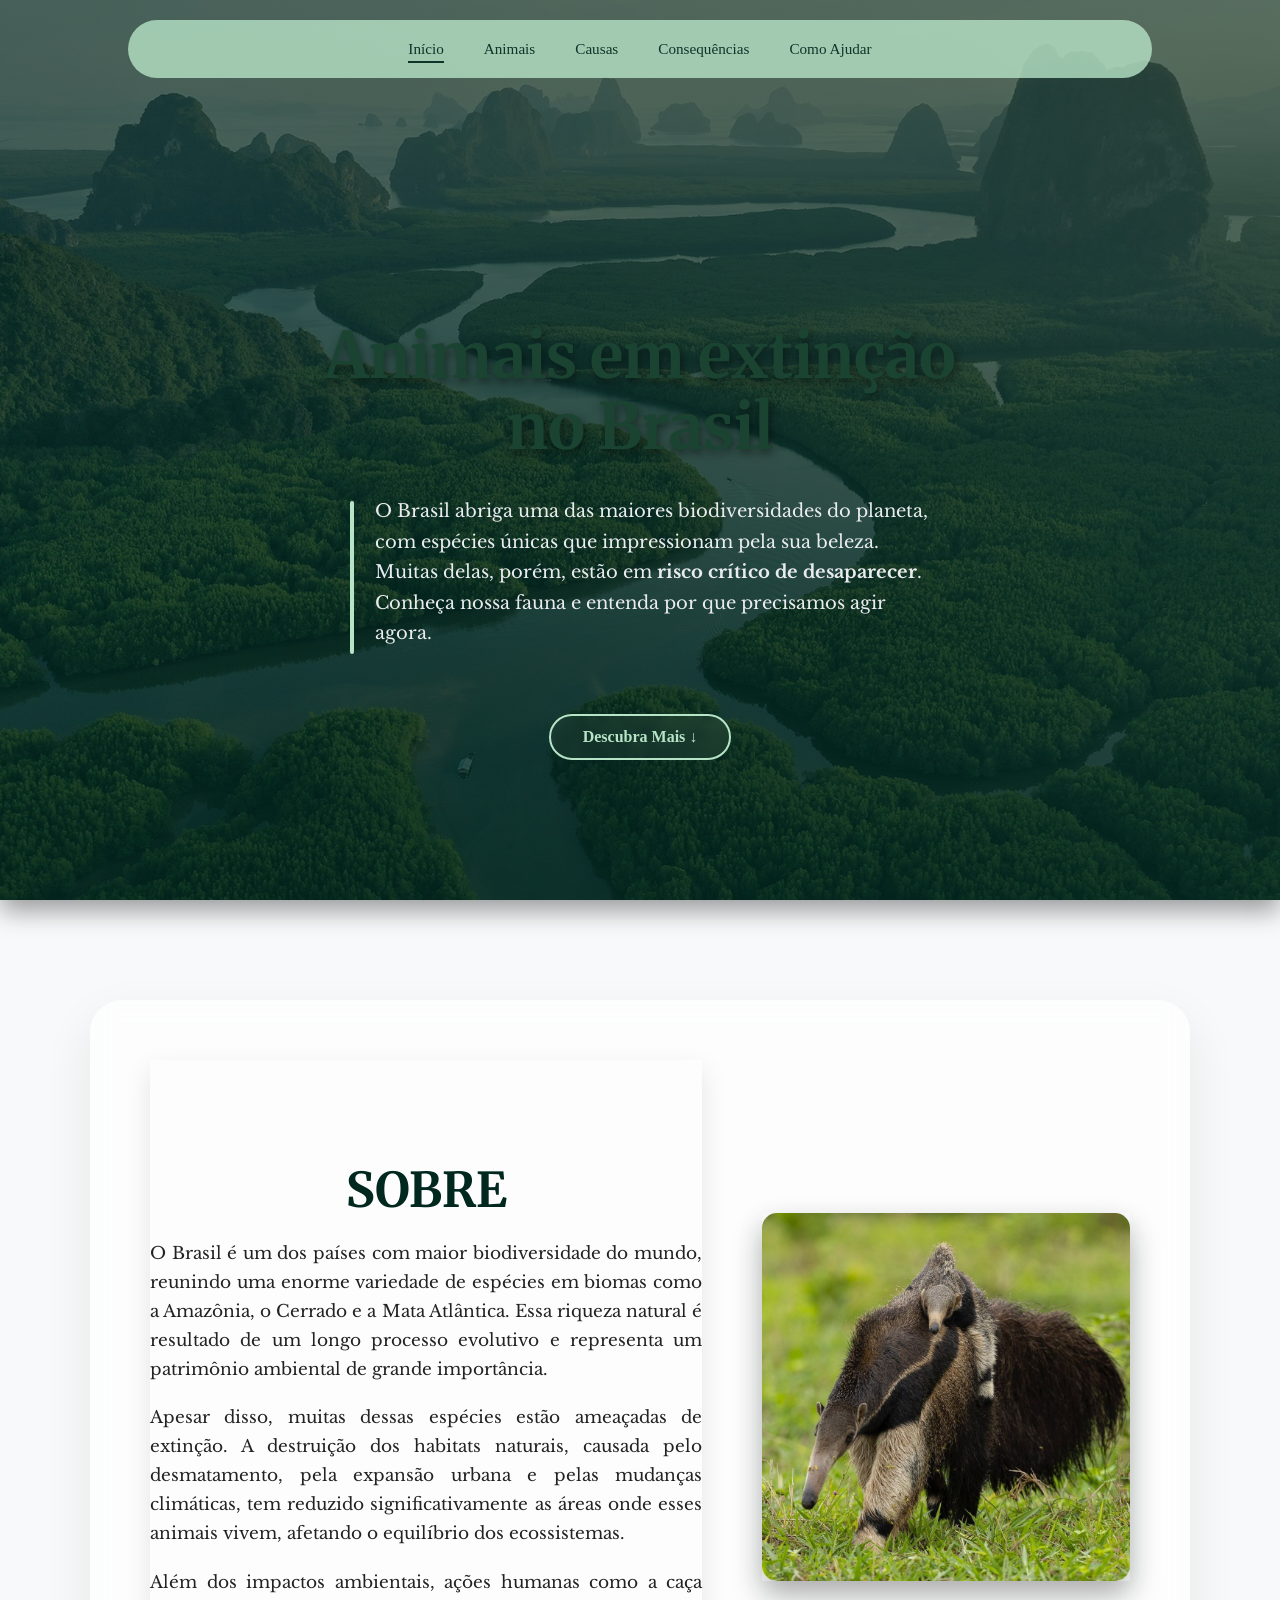
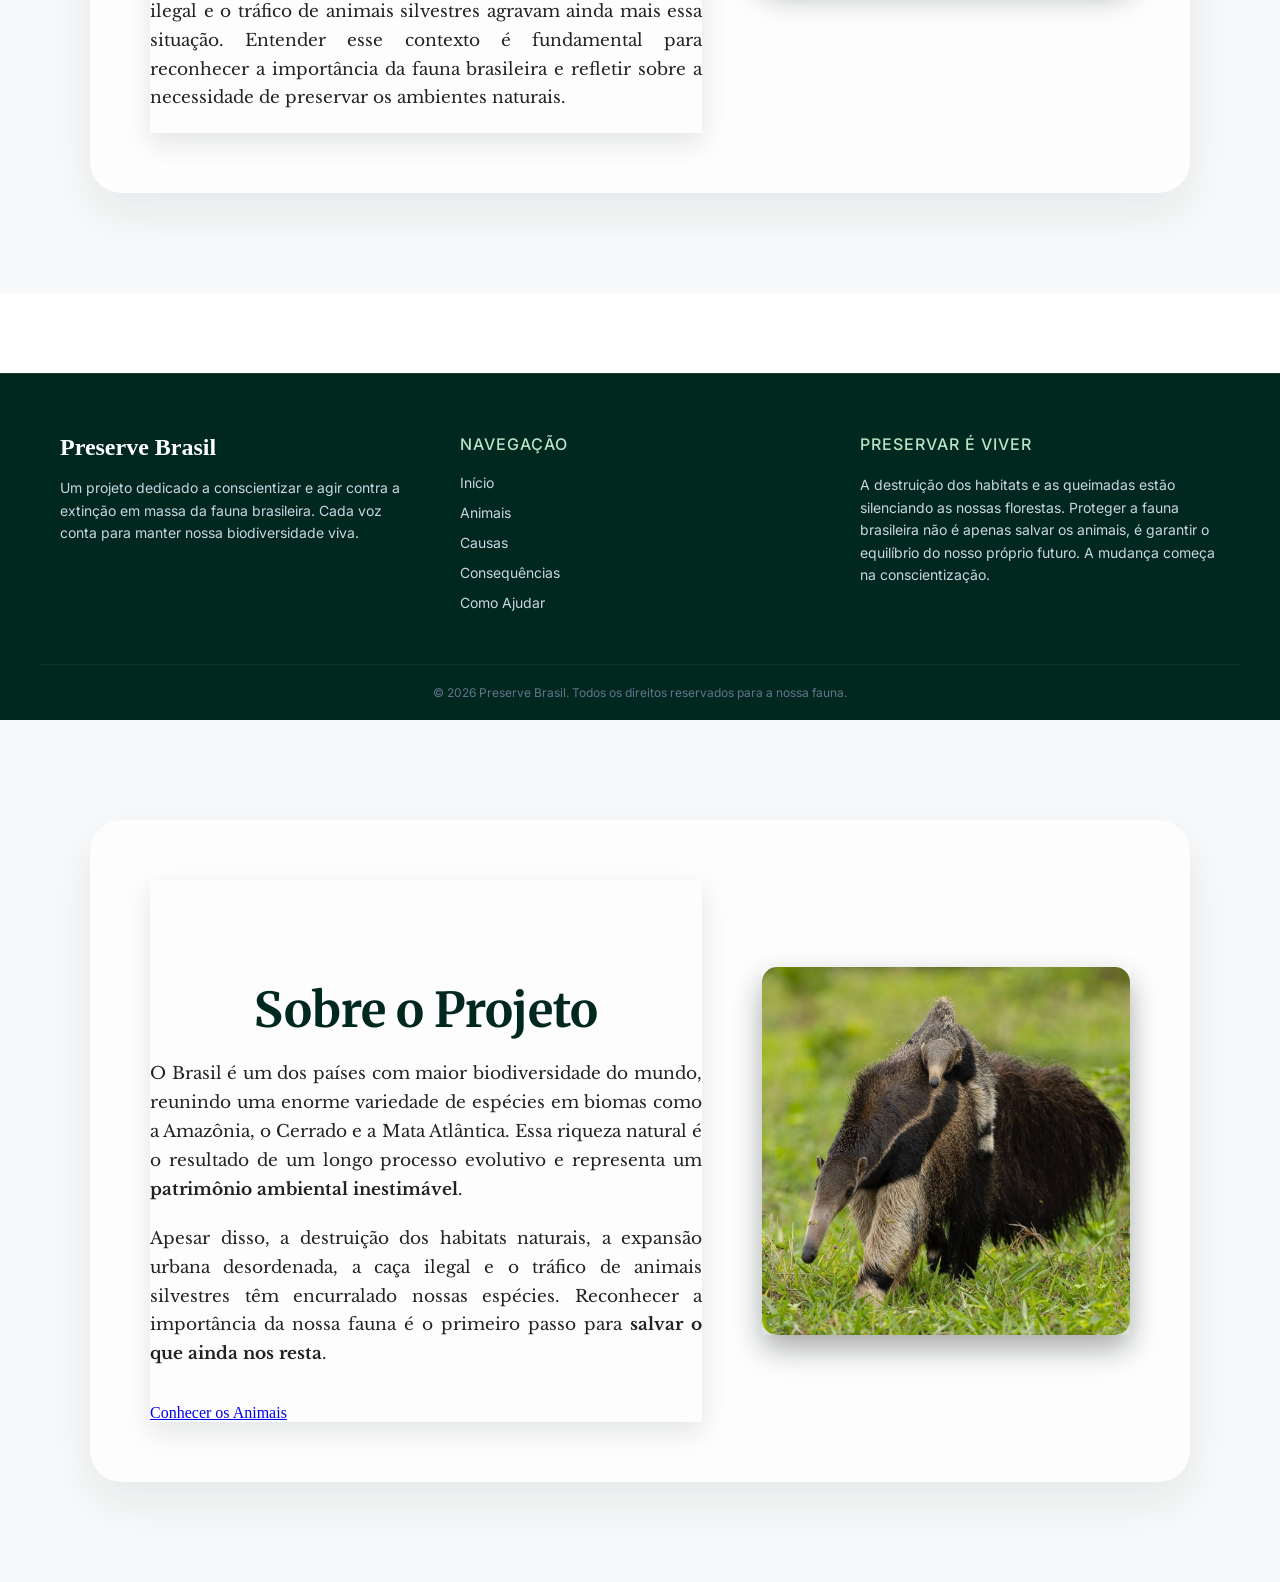
==== commit eeb6c35d: "merge branch: rafa -> main" ====
--- a/index.html
+++ b/index.html
@@ -12,7 +12,10 @@
     <link href="https://fonts.googleapis.com/css2?family=Inter:wght@300;400;500;600&family=Libre+Baskerville:ital,wght@0,400;0,700;1,400&family=Merriweather:wght@300;400;700;900&display=swap" rel="stylesheet">
 </head>
 <body>
-    
+
+    <span class="p-loader"
+            ><img src="./imagens/intro-tartaruga.png" alt=""
+        /></span>
     <header>
         <nav>
             <ul>
@@ -32,6 +35,56 @@
             <a href="#sobre">Descubra Mais ↓</a>
         </div>   
     </section>
+    <section id="sobre" class="informacoes">
+      <div class="sobre">
+          <div class="texto-sobre">
+            <h1>SOBRE</h1>
+            <p>O Brasil é um dos países com maior biodiversidade do mundo, reunindo uma enorme variedade de espécies em biomas como a Amazônia, o Cerrado e a Mata Atlântica. Essa riqueza natural é resultado de um longo processo evolutivo e representa um patrimônio ambiental de grande importância.
+            </p>
+            <p>Apesar disso, muitas dessas espécies estão ameaçadas de extinção. A destruição dos habitats naturais, causada pelo desmatamento, pela expansão urbana e pelas mudanças climáticas, tem reduzido significativamente as áreas onde esses animais vivem, afetando o equilíbrio dos ecossistemas.</p>
+            <p>Além dos impactos ambientais, ações humanas como a caça ilegal e o tráfico de animais silvestres agravam ainda mais essa situação. Entender esse contexto é fundamental para reconhecer a importância da fauna brasileira e refletir sobre a necessidade de preservar os ambientes naturais.
+            </p>
+          </div>
+        <div class="sobre-figura">
+            <img src="./imagens/tamandua-bandeira.jpg" alt="Tamanduá Bandeira" >
+        </div>
+      </div>
+    </section>
+     <footer class="rodape-site">
+    <div class="rodape-container">
+        
+        <div class="rodape-col">
+            <h3 class="rodape-titulo">Preserve Brasil</h3>
+            <p class="rodape-texto">
+                Um projeto dedicado a conscientizar e agir contra a extinção em massa da fauna brasileira. Cada voz conta para manter nossa biodiversidade viva.
+            </p>
+        </div>
+
+        <div class="rodape-col">
+            <h4 class="rodape-subtitulo">Navegação</h4>
+            <ul>
+                <li><a href="index.html">Início</a></li>
+                <li><a href="animais.html">Animais</a></li>
+                <li><a href="causas.html">Causas</a></li>
+                <li><a href="consequencias.html">Consequências</a></li>
+                <li><a href="comoAjudar.html">Como Ajudar</a></li>
+            </ul>
+        </div>
+        <div class="rodape-col">
+    <h4 class="rodape-subtitulo">Preservar é Viver</h4>
+    <p class="rodape-texto">
+        A destruição dos habitats e as queimadas estão silenciando as nossas florestas. 
+        Proteger a fauna brasileira não é apenas salvar os animais, é garantir o equilíbrio 
+        do nosso próprio futuro. A mudança começa na conscientização.
+    </p>
+</div>
+
+    </div>
+
+    <div class="rodape-bottom">
+        <p>&copy; 2026 Preserve Brasil. Todos os direitos reservados para a nossa fauna.</p>
+    </div>
+</footer>
 
     <section id="sobre" class="informacoes">
         <div class="sobre">
--- a/style/style.css
+++ b/style/style.css
@@ -127,6 +127,60 @@
     width: 100%;
 }
 
+.p-loader {
+    position: fixed;
+    top: 0;
+    left: 0;
+    width: 100vw;
+    height: 100vh;
+
+    background-color: var(--fundo-claro);
+
+    display: flex;
+    justify-content: center;
+    align-items: center;
+
+    z-index: 9999;
+
+    animation: loader-fade 2s ease-in forwards;
+}
+
+.p-loader img {
+    width: 250px;
+
+    animation: intro-animal 2s ease-in forwards;
+
+    will-change: transform, opacity;
+    transform-origin: center;
+}
+
+@keyframes intro-animal {
+    0% {
+        opacity: 0;
+        transform: scale(1.4);
+    }
+
+    15% {
+        opacity: 1;
+    }
+
+    100% {
+        opacity: 0;
+        transform: scale(0);
+    }
+}
+
+@keyframes loader-fade {
+    0% {
+        opacity: 1;
+    }
+    100% {
+        opacity: 0;
+        visibility: hidden;
+    }
+}
+
+
 /* 
    4. COMPONENTES REUTILIZÁVEIS
 */
@@ -135,6 +189,133 @@
     gap: 10vw;
     flex-wrap: wrap;
     justify-content: center;
+    color: var(--laranja-alerta);
+}
+
+.info {
+    display: flex;
+    flex-direction: column;
+    align-items: center;
+    justify-content: center;
+    text-align: center;
+    gap: 10px;
+}
+
+.info-consequencia {
+    flex-direction: row;
+}
+
+.info h1 {
+    margin-top: 50px;
+    font-size: 35px;
+    font-family: "Libre Baskeville", serif;
+    color: var(--laranja-alerta);
+}
+
+.info p {
+    font-size: 18px;
+    font-family: "Libre Baskeville", serif;
+}
+
+.rodape-site {
+    background-color: var(--verde-escuro); /* Confirme se essa variável existe no seu projeto! */
+    color: #ffffff;
+    padding: 60px 0 20px 0;
+    margin-top: 80px;
+    border-top: 1px solid rgba(255, 255, 255, 0.1);
+    width: 100%;
+}
+
+.rodape-container {
+    max-width: 1200px;
+    margin: 0 auto;
+    padding: 0 20px;
+    display: flex;
+    flex-wrap: wrap;
+    gap: 40px;
+    justify-content: space-between;
+    align-items: flex-start; /* Alinha as colunas no topo */
+}
+
+.rodape-col {
+    flex: 1;
+    min-width: 250px; 
+}
+
+.rodape-titulo {
+    font-family: "Playfair Display", serif;
+    font-size: 24px;
+    font-weight: 600;
+    color: #ffffff;
+    margin-bottom: 16px;
+    margin-top: 0;
+}
+
+.rodape-subtitulo {
+    font-family: "Inter", sans-serif;
+    font-size: 16px;
+    font-weight: 500;
+    text-transform: uppercase;
+    letter-spacing: 1px;
+    color: var(--verde-claro); /* Confirme se essa variável também existe! */
+    margin-bottom: 20px;
+    margin-top: 0;
+}
+
+.rodape-texto {
+    font-family: "Inter", sans-serif;
+    font-size: 14px;
+    line-height: 1.6;
+    color: #cbd5e1; 
+    margin: 0;
+}
+
+/* Reset da lista (tira as bolinhas brancas) */
+.rodape-col ul {
+    list-style: none !important;
+    padding: 0 !important;
+    margin: 0 !important;
+}
+
+.rodape-col ul li {
+    margin-bottom: 12px;
+}
+
+/* Força os links a não serem azuis e sublinhados */
+.rodape-col ul li a {
+    font-family: "Inter", sans-serif;
+    font-size: 14px;
+    color: #cbd5e1 !important; 
+    text-decoration: none !important; 
+    transition: color 0.3s ease, transform 0.3s ease;
+    display: inline-block;
+}
+
+.rodape-col ul li a:hover {
+    color: var(--verde-claro) !important;
+    transform: translateX(4px); 
+}
+
+.rodape-bottom {
+    max-width: 1200px;
+    margin: 40px auto 0 auto;
+    padding: 20px 20px 0 20px;
+    border-top: 1px solid rgba(255, 255, 255, 0.05);
+    text-align: center;
+}
+
+.rodape-bottom p {
+    font-family: "Inter", sans-serif;
+    font-size: 12px;
+    color: #64748b;
+    margin: 0;
+}
+
+/*página inicial*/
+.inicio {
+    padding-top: 180px;
+    padding-bottom: 30px;
+    position: relative;
     color: var(--rosa-alerta);
 }
 
@@ -310,6 +491,55 @@
 
 .sobre-figura img {
     width: 100%;
+    max-width: 400px;
+    height: auto;
+    box-shadow: 0 15px 30px rgba(0, 0, 0, 0.25);
+    border-radius: 15px;
+}
+.texto-sobre,
+.sobre-figura {
+    box-shadow: 0 10px 25px rgba(0, 0, 0, 0.1);
+}
+
+/*====================================================*/
+/*pagina animais*/
+
+.pagina-animais {
+    height: 100vh;
+    background: var(--fundo-claro);
+}
+h1 {
+    text-align: center;
+    margin-top: 100px;
+    margin-bottom: 40px;
+    font-size: 70px;
+    font-family: "Times New Roman", Time, serif;
+    color: var(--verde-medio);
+}
+.cursiva {
+    font-family: "Parisienne", cursive;
+    font-weight: normal;
+}
+.terrestres,
+.aquaticos,
+.aereos {
+    cursor: pointer;
+    position: relative;
+    display: inline-block;
+    width: 30%;
+    margin: 0 1.5%;
+    vertical-align: top;
+    transition: transform 0.3s ease;
+}
+.terrestres:hover,
+.aquaticos:hover,
+.aereos:hover {
+    transform: scale(1.03);
+}
+.imagem-animais img {
+    position: relative;
+    width: 100%;
+    height: 550px;
     max-width: 350px; 
     height: auto; 
     object-fit: cover;
@@ -490,9 +720,50 @@
     font-size: 24px;
     margin: 0;
 }
+
+/*=================================================================================================================*/
+/*PAGINA CAUSAS*/
+@keyframes mostrar-direita {
+    from {
+        opacity: 0;
+        transform: translateX(0) scale(0.6);
+    }
+    to {
+        opacity: 1;
+        transform: translateX(150px) scale(1);
+    }
+}
+
+@keyframes mostrar-esquerda {
+    from {
+        opacity: 0;
+        transform: translateX(0) scale(0.6);
+    }
+    to {
+        opacity: 1;
+        transform: translateX(-150px) scale(1);
+    }
+}
+
+.desloca-direita,
+.mini-direita {
+    animation: mostrar-direita linear both;
+    animation-timeline: view();
+    animation-range: entry 0% cover 20%;
+}
+
+.desloca-esquerda,
+.mini-esquerda {
+
+    animation: mostrar-esquerda linear both;
+    animation-timeline: view();
+    animation-range: entry 0% cover 20%;
+}
+
 /*
    7. PÁGINA: CAUSAS
 */
+
 .inicio-causas {
     padding-top: 180px;
     padding-bottom: 30px;
@@ -518,7 +789,7 @@
     flex-direction: column;
     justify-content: flex-start;
     line-height: 1.2;
-    color: var(--verde-escuro);
+    color: white;
 }
 
 .conteudo-causas p {
@@ -526,7 +797,9 @@
     margin-left: 100px;
     max-width: none;
     font-size: 20px;
+
     color: var(--verde-escuro);
+
 }
 
 .causas {
@@ -581,4 +854,429 @@
 }
 
 .pagina-causas-img img {
-    height: 3}+    height: 350px;
+    border-radius: 30px;
+    transition: transform 0.5s ease;
+    display: block;
+}
+
+.pagina-causas-img img:hover {
+    transform: scale(1.1);
+}
+
+.imagem-mini {
+    display: flex;
+    width: 100%;
+    max-width: 1000px;
+    margin: 0 auto;
+    justify-content: center;
+    align-items: center;
+    gap: 18px;
+}
+
+.imagem-mini p {
+    font-family: "Libre Baskeville", serif;
+    font-size: 20px;
+    color: rgb(255, 0, 102);
+    margin: 0px;
+    background-color: rgba(255, 0, 102, 0.2);
+    border-radius: 10px;
+    padding: 10px;
+}
+
+.imagem-mini img {
+    height: 80px;
+    width: auto;
+    background-color: rgba(183, 228, 199, 0.4);
+    border-radius: 10px;
+}
+
+.mini-esquerda {
+    transform: translate(-100px);
+    justify-content: flex-start;
+}
+
+.mini-direita {
+    transform: translate(100px);
+    justify-content: flex-end;
+}
+
+/*=================================================================================*/
+
+/* PAGINA CONSEQUENCIAS */
+
+@keyframes aparecer {
+    from {
+        opacity: 0;
+        transform: scale(0.6);
+    }
+    to {
+        opacity: 1;
+        transform: scale(1);
+    }
+}
+
+.inicio-consequencia {
+    padding-top: 180px;
+    padding-bottom: 30px;
+    position: relative;
+    display: flex;
+    flex-direction: column;
+    justify-content: flex-start;
+    gap: 30px;
+    align-items: flex-start;
+    color: var(--verde-escuro);
+    font-family: "Merriweather", serif;
+    background-image:
+        linear-gradient(rgba(0, 0, 0, 0.2), rgba(0, 0, 0, 0.4)),
+        url(../imagens/anta-consequencia.jpg);
+    background-size: cover;
+    background-position: center;
+    height: 70vh;
+}
+
+.container-consequencias {
+    display: flex;
+    justify-content: center;
+    align-items: flex-start;
+    gap: 25px;
+    flex-wrap: wrap;
+    width: 100%;
+    max-width: 1200px;
+    margin: 40px auto;
+}
+
+.card-consequencias {
+    width: 380px;
+    background-color: #ffffff;
+    border-radius: 25px;
+    overflow: hidden;
+    box-shadow: 0 10px 30px rgba(0, 0, 0, 0.1);
+    font-family: "Inter", sans-serif;
+    border: 1px solid #e0e7e1;
+
+    animation: aparecer linear both;
+    animation-timeline: view();
+}
+
+.card-consequencias:nth-child(3n + 1) {
+    animation-range: entry 0% cover 20%;
+}
+
+.card-consequencias:nth-child(3n + 2) {
+    animation-range: entry 5% cover 25%;
+}
+
+.card-consequencias:nth-child(3n + 3) {
+    animation-range: entry 10% cover 30%;
+}
+
+.card-header {
+    height: 250px;
+    padding: 30px;
+    display: flex;
+    flex-direction: column;
+    justify-content: space-between; /* Empurra o ícone para cima e o texto para baixo */
+    align-items: flex-start; /* Alinha tudo à esquerda */
+    background-size: cover;
+    background-position: center;
+    color: white;
+}
+/* Card 1 - Desequilíbrio da Fauna */
+.card-consequencias:nth-child(1) .card-header {
+    background-image:
+        linear-gradient(rgba(0, 0, 0, 0.1), rgba(0, 0, 0, 0.7)),
+        url(../imagens/ninho-vazio.jpg);
+}
+
+/* Card 2 - Multiplicação de Pragas */
+.card-consequencias:nth-child(2) .card-header {
+    background-image:
+        linear-gradient(rgba(0, 0, 0, 0.1), rgba(0, 0, 0, 0.7)),
+        url(../imagens/joaninha-comendo.webp);
+}
+
+/* Card 3 - Perda de Serviços */
+.card-consequencias:nth-child(3) .card-header {
+    background-image:
+        linear-gradient(rgba(0, 0, 0, 0.1), rgba(0, 0, 0, 0.7)),
+        url(../imagens/flor.jpg);
+}
+
+/* Card 4 - Invasão nas Cidades */
+.card-consequencias:nth-child(4) .card-header {
+    background-image:
+        linear-gradient(rgba(0, 0, 0, 0.1), rgba(0, 0, 0, 0.7)),
+        url(../imagens/onca-urbana.jpg);
+}
+
+/* Card 5 - Efeito Borboleta */
+.card-consequencias:nth-child(5) .card-header {
+    background-image:
+        linear-gradient(rgba(0, 0, 0, 0.1), rgba(0, 0, 0, 0.7)),
+        url(../imagens/borboleta.jpg);
+}
+
+/* Card 6 - Ameaça ao Futuro */
+.card-consequencias:nth-child(6) .card-header {
+    background-image:
+        linear-gradient(rgba(0, 0, 0, 0.1), rgba(0, 0, 0, 0.7)),
+        url(../imagens/floresta-por-sol.jpg);
+}
+
+.icon-box {
+    width: 45px;
+    height: 45px;
+    background: rgba(255, 255, 255, 0.2);
+    backdrop-filter: blur(10px);
+    border-radius: 12px;
+    display: flex;
+    align-items: center;
+    justify-content: center;
+    border: 1px solid rgba(255, 255, 255, 0.3);
+}
+
+.icon-box img {
+    width: 45px;
+    height: 45px;
+
+    filter: brightness(0) invert(1);
+}
+
+.header-text {
+    text-align: left;
+}
+
+.percentage {
+    font-size: 42px;
+    font-weight: 800;
+    display: block;
+}
+
+.subtext {
+    font-size: 14px;
+    font-weight: 300;
+}
+
+.card-body {
+    padding: 30px 25px;
+    text-align: left;
+}
+
+.card-body h3 {
+    color: #01281f;
+    font-size: 20px;
+    margin-bottom: 10px;
+}
+
+.card-body p {
+    color: #555;
+    font-size: 14px;
+    line-height: 1.6;
+}
+
+
+/* =========================================
+   PÁGINA: COMO AJUDAR
+   ========================================= */
+
+.tudo-ajudar {
+    padding-bottom: 60px;
+}
+
+.container-acoes {
+    max-width: 1200px;
+    margin: 60px auto;
+    padding: 0 20px;
+    display: grid;
+    grid-template-columns: repeat(auto-fit, minmax(320px, 1fr));
+    gap: 30px;
+}
+
+.acao-card {
+    background-color: #1e293b; /* Um fundo levemente diferente para destacar, se você usar fundo escuro no site */
+    border: 1px solid rgba(255, 255, 255, 0.1);
+    border-radius: 12px;
+    padding: 40px 30px;
+    position: relative;
+    transition: transform 0.3s ease, border-color 0.3s ease;
+}
+
+.acao-card:hover {
+    transform: translateY(-5px);
+    border-color: var(--verde-claro);
+}
+
+.acao-numero {
+    font-family: "Special Elite", cursive; /* Usa aquela fonte de máquina de escrever que você chamou no head */
+    font-size: 48px;
+    color: var(--verde-claro);
+    opacity: 0.3;
+    position: absolute;
+    top: 20px;
+    right: 30px;
+    line-height: 1;
+}
+
+.acao-card h3 {
+    font-family: "Playfair Display", serif;
+    font-size: 22px;
+    color: #ffffff;
+    margin-top: 0;
+    margin-bottom: 16px;
+    position: relative;
+    z-index: 2;
+}
+
+.acao-card p {
+    font-family: "Inter", sans-serif;
+    font-size: 15px;
+    line-height: 1.6;
+    color: #cbd5e1;
+    margin: 0;
+    position: relative;
+    z-index: 2;
+}
+
+/*==============================================================================*/
+/* RESPONSIVIDADE */
+
+/* Ajustes para Tablets (telas até 1024px) */
+@media (max-width: 1024px) {
+    header {
+        width: 95%;
+    }
+
+    .sobre {
+        flex-direction: column;
+        padding: 40px;
+        gap: 40px;
+    }
+
+    .texto-sobre,
+    .sobre-figura {
+        width: 100%;
+    }
+
+    .informacoes {
+        height: auto;
+        padding: 80px 40px;
+    }
+
+    .terrestres,
+    .aquaticos,
+    .aereos {
+        width: 90%;
+        margin: 20px auto;
+        display: block;
+    }
+
+    .pagina-animais {
+        height: auto;
+        padding-bottom: 50px;
+    }
+}
+
+/* Ajustes para Celulares (telas até 768px) */
+@media (max-width: 768px) {
+    header {
+        top: 0;
+        width: 100%;
+        border-radius: 0;
+        padding: 15px;
+    }
+
+    nav ul {
+        gap: 15px;
+    }
+
+    nav ul li a {
+        font-size: 0.8rem;
+    }
+
+    /* Página Inicial */
+    .inicio h1 {
+        font-size: 40px;
+    }
+
+    .inicio p {
+        font-size: 14px;
+        max-width: 90%;
+    }
+
+    /* Página de Causas */
+    .inicio-causas {
+        height: auto;
+        padding: 120px 20px 40px 20px;
+        align-items: center;
+    }
+
+    .conteudo-causas h1 {
+        margin-left: 0;
+        text-align: center;
+        font-size: 32px;
+    }
+
+    .conteudo-causas p {
+        margin-left: 0;
+        text-align: center;
+    }
+
+    .container-info {
+        gap: 30px;
+    }
+
+    /* Seções de Causas (Removendo os deslocamentos laterais que quebram o scroll) */
+    .pagina-causas {
+        flex-direction: column;
+        padding: 20px;
+        gap: 20px;
+        width: 90%;
+    }
+
+    .invertida {
+        flex-direction: column;
+    }
+
+    .desloca-esquerda,
+    .desloca-direita {
+        transform: translateX(0); /* Remove o deslocamento no mobile */
+    }
+
+    .pagina-causas img {
+        height: auto;
+        width: 100%;
+        max-width: 100%;
+    }
+
+    .conteudo-principais {
+        max-width: 100%;
+        text-align: center;
+    }
+
+    /* Ajuste de altura geral para seções que eram 100vh */
+    .inicio,
+    .informacoes,
+    .pagina-animais {
+        height: auto;
+        min-height: 100vh;
+    }
+}
+
+/* Ajustes extras para telas muito pequenas (320px - 480px) */
+@media (max-width: 480px) {
+    .inicio h1 {
+        font-size: 32px;
+    }
+
+    .texto-sobre h1,
+    h1 {
+        font-size: 38px;
+    }
+
+    nav ul {
+        flex-wrap: wrap;
+        justify-content: center;
+    }
+}
+
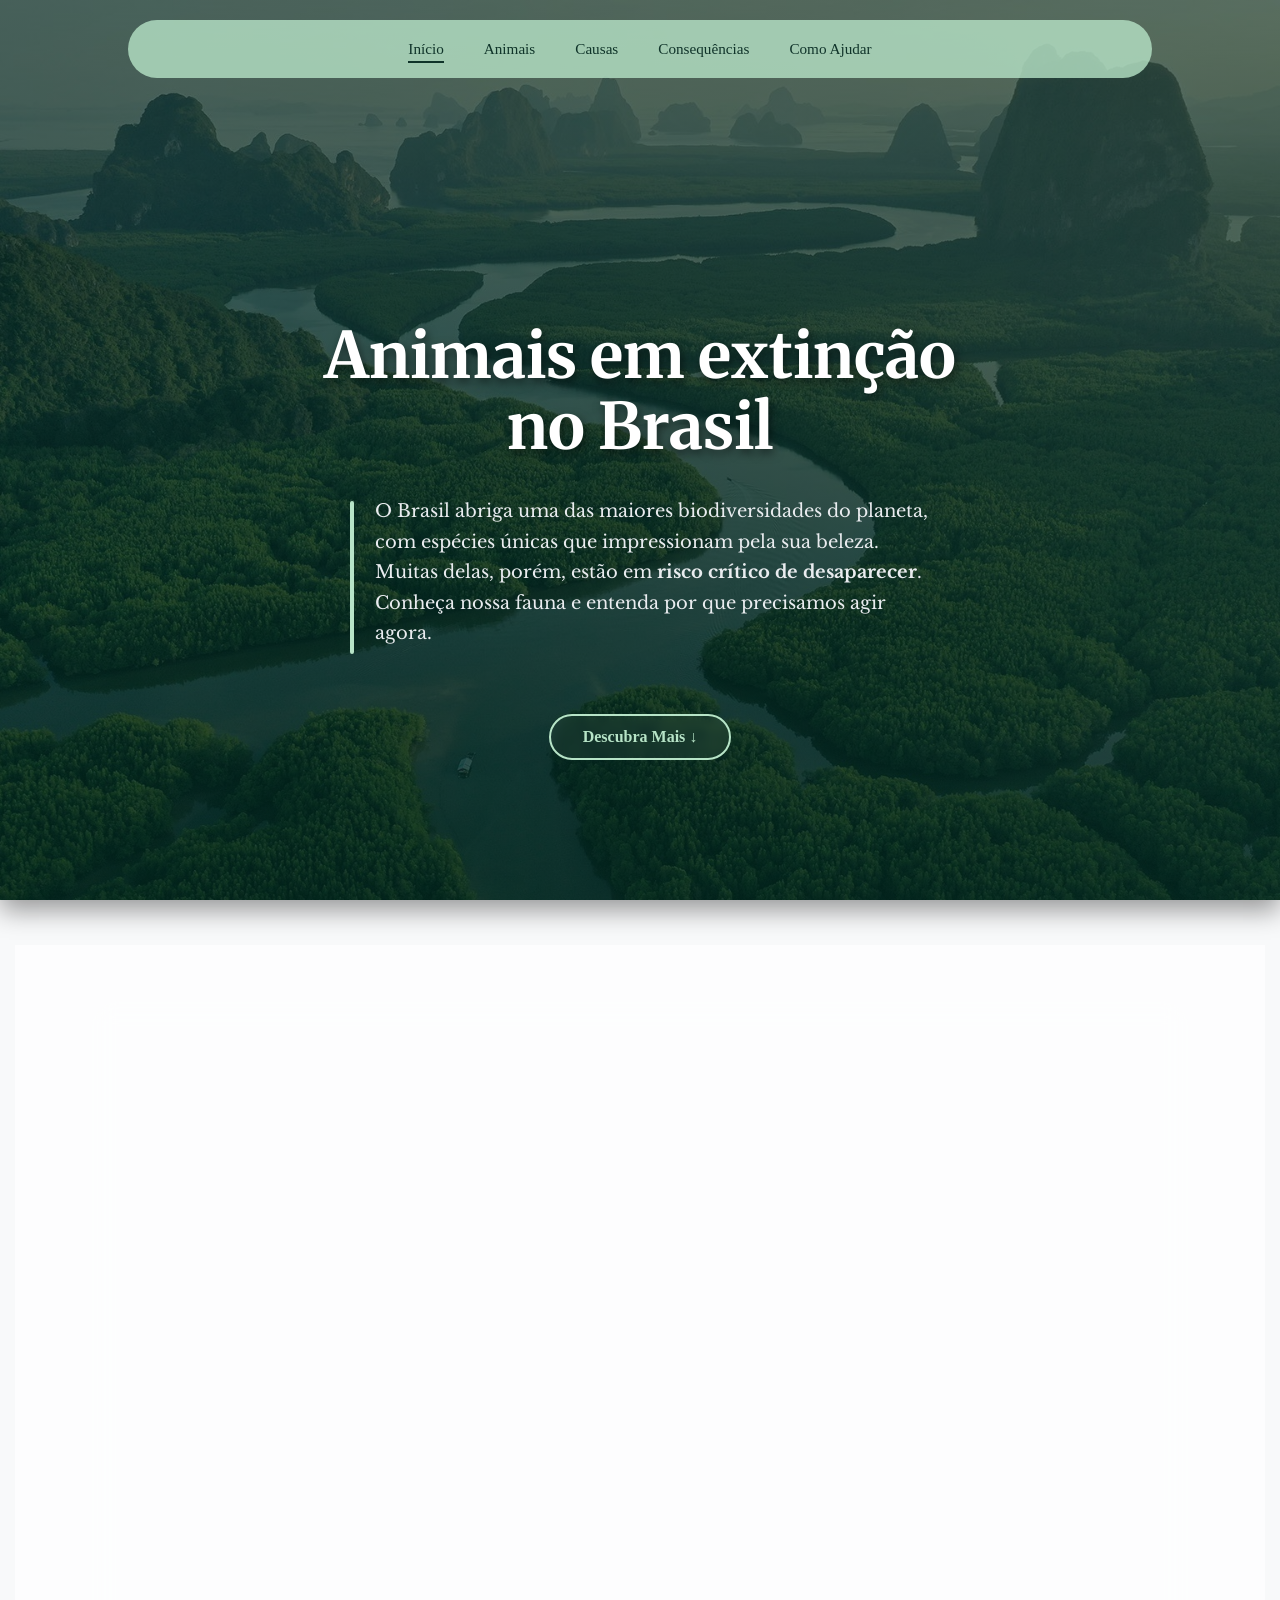
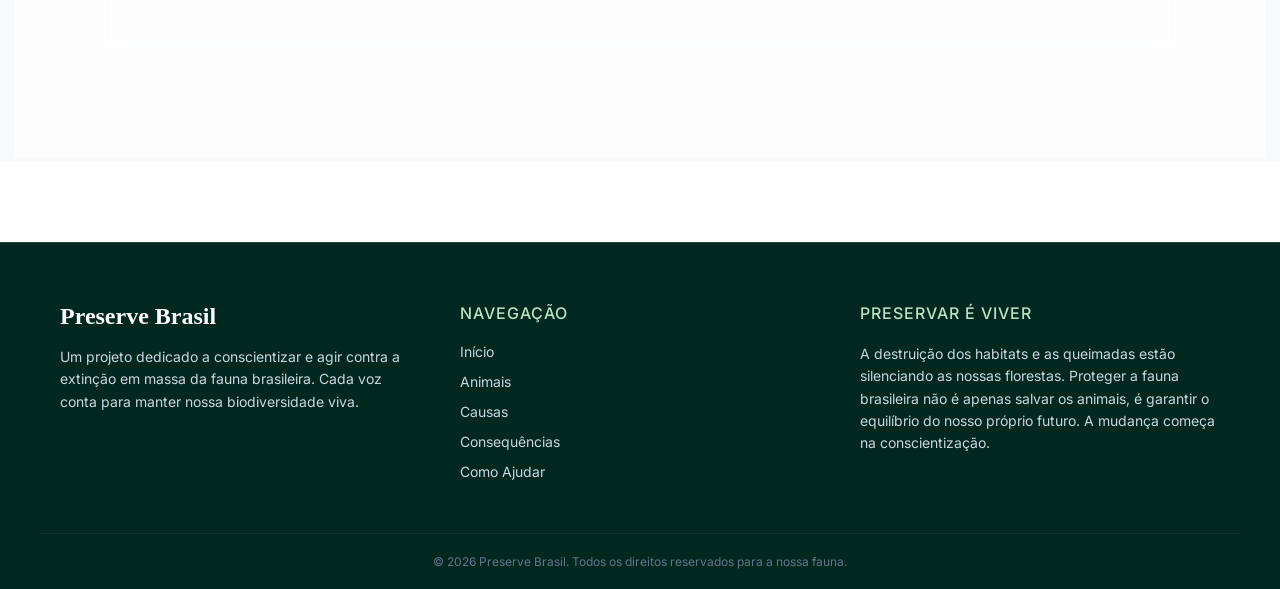
==== commit db90c373: "merge branch: rafa -> main" ====
--- a/index.html
+++ b/index.html
@@ -35,20 +35,21 @@
             <a href="#sobre">Descubra Mais ↓</a>
         </div>   
     </section>
-    <section id="sobre" class="informacoes">
-      <div class="sobre">
-          <div class="texto-sobre">
-            <h1>SOBRE</h1>
-            <p>O Brasil é um dos países com maior biodiversidade do mundo, reunindo uma enorme variedade de espécies em biomas como a Amazônia, o Cerrado e a Mata Atlântica. Essa riqueza natural é resultado de um longo processo evolutivo e representa um patrimônio ambiental de grande importância.
-            </p>
-            <p>Apesar disso, muitas dessas espécies estão ameaçadas de extinção. A destruição dos habitats naturais, causada pelo desmatamento, pela expansão urbana e pelas mudanças climáticas, tem reduzido significativamente as áreas onde esses animais vivem, afetando o equilíbrio dos ecossistemas.</p>
-            <p>Além dos impactos ambientais, ações humanas como a caça ilegal e o tráfico de animais silvestres agravam ainda mais essa situação. Entender esse contexto é fundamental para reconhecer a importância da fauna brasileira e refletir sobre a necessidade de preservar os ambientes naturais.
-            </p>
-          </div>
-        <div class="sobre-figura">
-            <img src="./imagens/tamandua-bandeira.jpg" alt="Tamanduá Bandeira" >
+     <section id="sobre" class="informacoes">
+        <div class="sobre">
+            <div class="texto-sobre">
+                <h1>Sobre o Projeto</h1>
+                <p>O Brasil é um dos países com maior biodiversidade do mundo, reunindo uma enorme variedade de espécies em biomas como a Amazônia, o Cerrado e a Mata Atlântica. Essa riqueza natural é o resultado de um longo processo evolutivo e representa um <strong>patrimônio ambiental inestimável</strong>.</p>
+                
+                <p>Apesar disso, a destruição dos habitats naturais, a expansão urbana desordenada, a caça ilegal e o tráfico de animais silvestres têm encurralado nossas espécies. Reconhecer a importância da nossa fauna é o primeiro passo para <strong>salvar o que ainda nos resta</strong>.</p>
+                
+                <a href="animais.html" class="botao-causas">Conhecer os Animais</a>
+            </div>
+
+            <div class="sobre-figura">
+                <img src="./imagens/tamandua-bandeira.jpg" alt="Tamanduá Bandeira majestoso na natureza">
+            </div>
         </div>
-      </div>
     </section>
      <footer class="rodape-site">
     <div class="rodape-container">
@@ -85,26 +86,5 @@
         <p>&copy; 2026 Preserve Brasil. Todos os direitos reservados para a nossa fauna.</p>
     </div>
 </footer>
-
-    <section id="sobre" class="informacoes">
-        <div class="sobre">
-            <div class="texto-sobre">
-                <h1>Sobre o Projeto</h1>
-                <p>O Brasil é um dos países com maior biodiversidade do mundo, reunindo uma enorme variedade de espécies em biomas como a Amazônia, o Cerrado e a Mata Atlântica. Essa riqueza natural é o resultado de um longo processo evolutivo e representa um <strong>patrimônio ambiental inestimável</strong>.</p>
-                
-                <p>Apesar disso, a destruição dos habitats naturais, a expansão urbana desordenada, a caça ilegal e o tráfico de animais silvestres têm encurralado nossas espécies. Reconhecer a importância da nossa fauna é o primeiro passo para <strong>salvar o que ainda nos resta</strong>.</p>
-                
-                <a href="animais.html" class="botao-causas">Conhecer os Animais</a>
-            </div>
-
-            <div class="sobre-figura">
-                <img src="./imagens/tamandua-bandeira.jpg" alt="Tamanduá Bandeira majestoso na natureza">
-            </div>
-        </div>
-    </section>
-
-    <footer>
-    </footer>
-
 </body>
 </html>
--- a/style/style.css
+++ b/style/style.css
@@ -218,7 +218,7 @@
 }
 
 .rodape-site {
-    background-color: var(--verde-escuro); /* Confirme se essa variável existe no seu projeto! */
+    background-color: var(--verde-escuro); 
     color: #ffffff;
     padding: 60px 0 20px 0;
     margin-top: 80px;
@@ -365,7 +365,10 @@
     flex-direction: column;
     align-items: center;
     gap: 25px;
-    color: white; /* Mudado para branco para contraste  */
+    color: white;
+}
+.conteudo h1{
+    color: white;
 }
 
 .inicio h1 {
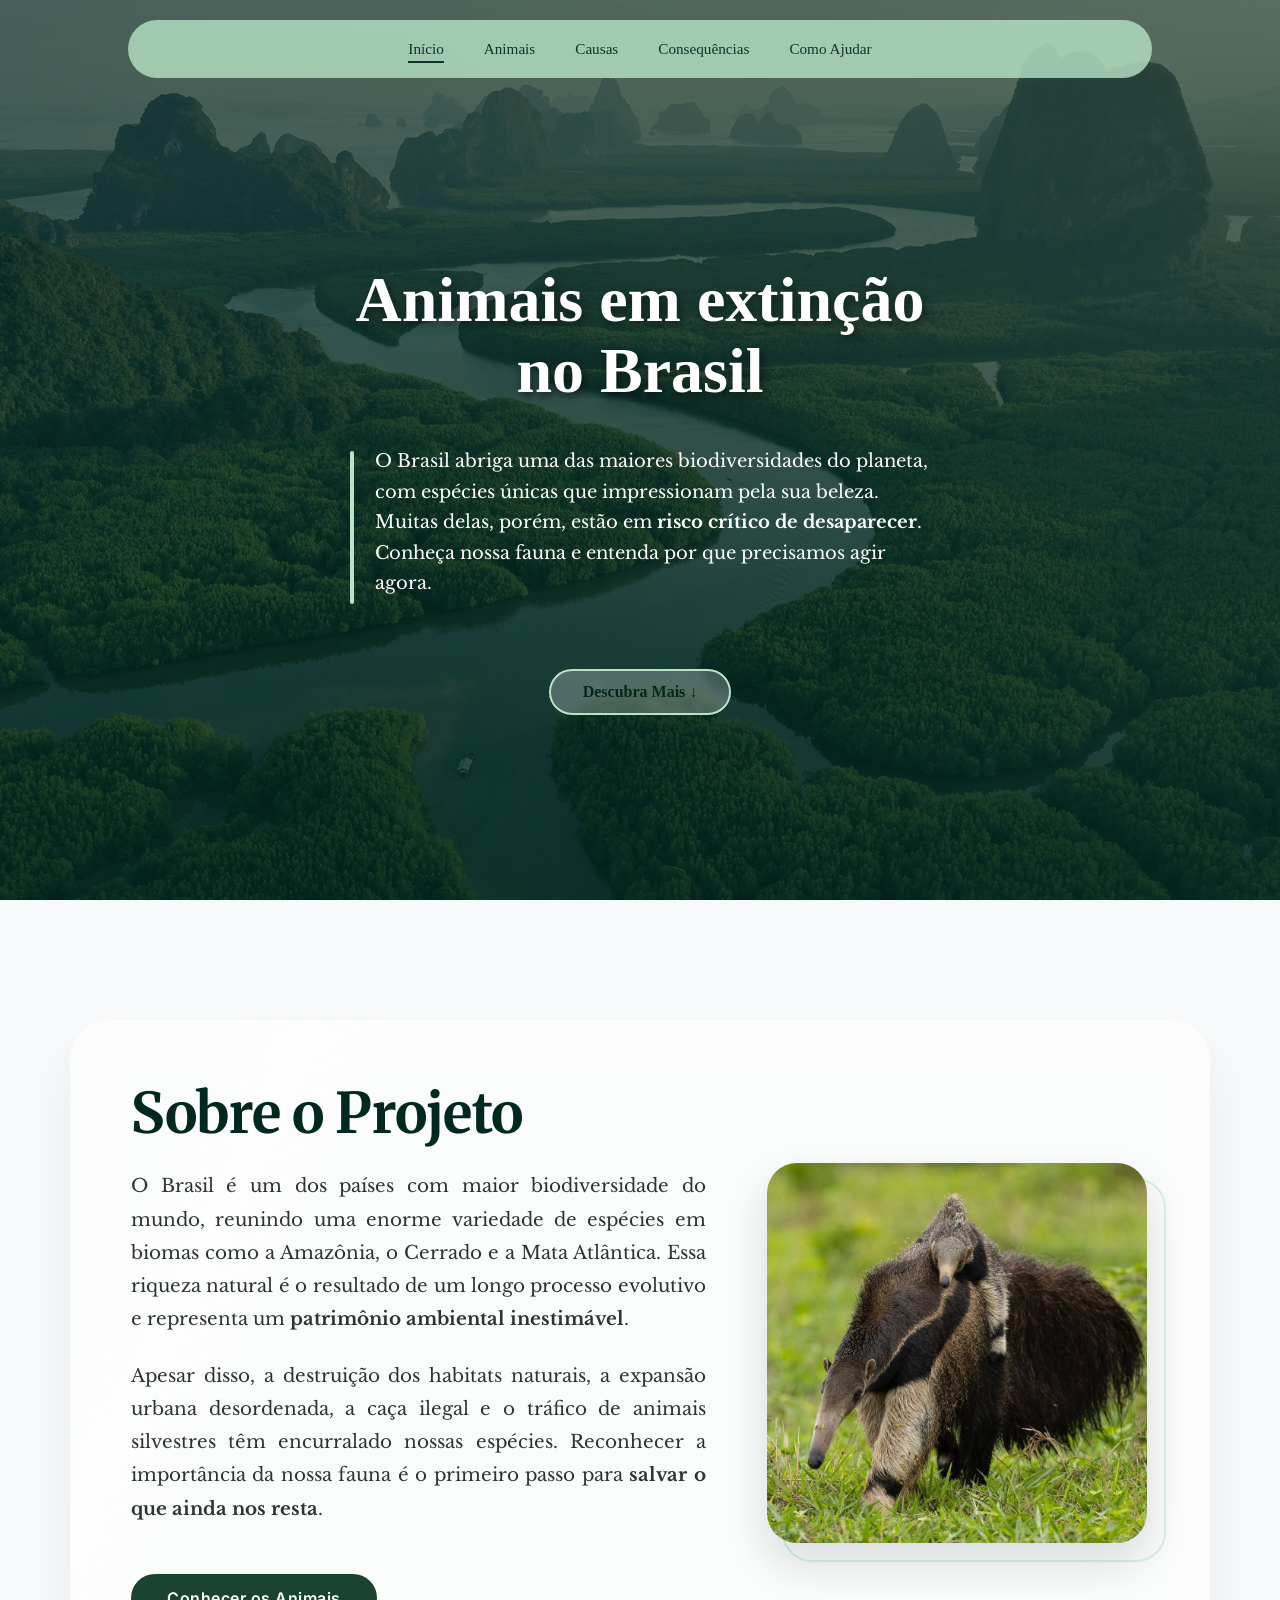
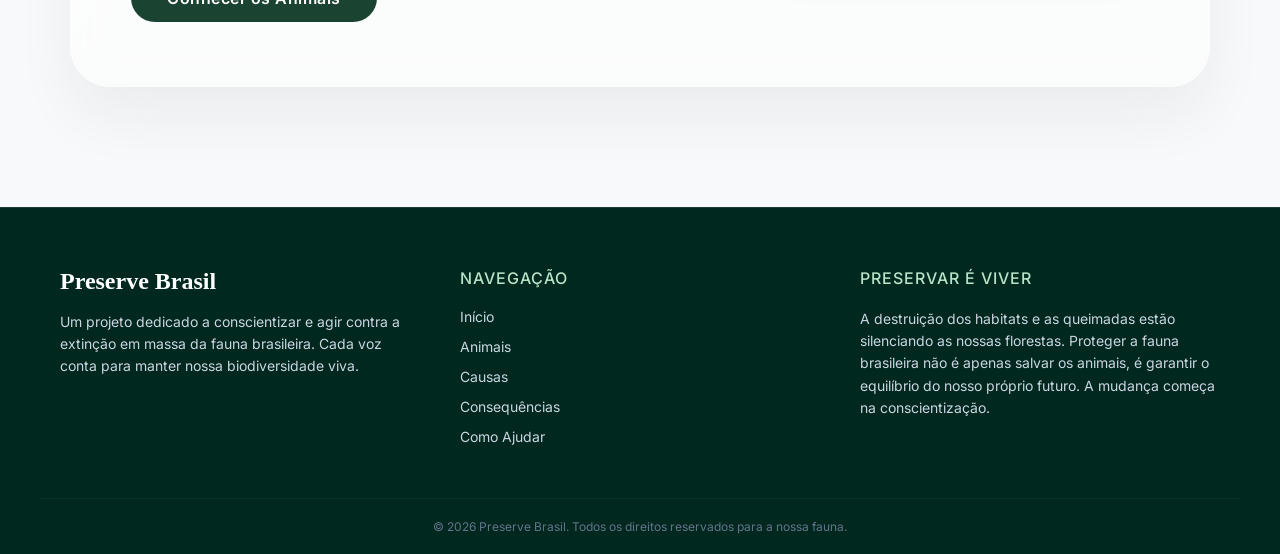
==== commit 9f35476c: "organizando estrutura do css" ====
--- a/index.html
+++ b/index.html
@@ -4,9 +4,9 @@
     <meta charset="UTF-8">
     <meta name="viewport" content="width=device-width, initial-scale=1.0">
     <title>Início - Animais em Extinção no Brasil</title>
-
-    <link rel="stylesheet" href="./style/style.css">
-    
+     <link rel="stylesheet" href="./style/style.css">
+    <link rel="stylesheet" href="./style/index.css">
+    <link rel="stylesheet" href="./style/responsivo.css">
     <link rel="preconnect" href="https://fonts.googleapis.com">
     <link rel="preconnect" href="https://fonts.gstatic.com" crossorigin>
     <link href="https://fonts.googleapis.com/css2?family=Inter:wght@300;400;500;600&family=Libre+Baskerville:ital,wght@0,400;0,700;1,400&family=Merriweather:wght@300;400;700;900&display=swap" rel="stylesheet">
--- a/style/style.css
+++ b/style/style.css
@@ -1,6 +1,5 @@
-/*
-   1. VARIÁVEIS E GERAL
- */
+/*GLOBAL*/
+/* 1. VARIÁVEIS E GERAL */
 :root {
     --fundo-claro: #f8f9fa;
     --verde-escuro: #01281f;
@@ -8,6 +7,9 @@
     --verde-claro: #b7e4c7;
     --caixa-destaque: #b8d8ba;
     --rosa-alerta: rgb(255, 0, 102);
+    --laranja-alerta: #f4a261;
+    --verde-neon: #4ade80;
+    --dourado: #ffd700;
 }
 
 * {
@@ -20,9 +22,7 @@
     scroll-behavior: smooth;
 }
 
-/*
-   2. ANIMAÇÕES E CLASSES UTILITÁRIAS (KEYFRAMES)
-*/
+/* 2. ANIMAÇÕES E CLASSES UTILITÁRIAS (KEYFRAMES) */
 @keyframes mostrar-direita {
     from {
         opacity: 0;
@@ -42,6 +42,22 @@
     to {
         opacity: 1;
         transform: translateX(-150px) scale(1);
+    }
+}
+
+@supports (animation-timeline: view()) {
+    .desloca-direita,
+    .mini-direita {
+        animation: mostrar-direita linear both;
+        animation-timeline: view();
+        animation-range: entry 0% cover 20%;
+    }
+
+    .desloca-esquerda,
+    .mini-esquerda {
+        animation: mostrar-esquerda linear both;
+        animation-timeline: view();
+        animation-range: entry 0% cover 20%;
     }
 }
 
@@ -50,7 +66,7 @@
     animation: mostrar-direita linear both;
     animation-timeline: view();
     animation-range: entry 0% cover 20%;
-    transform: translateX(100px); /* Mantido do seu código original */
+    transform: translateX(100px);
 }
 
 .desloca-esquerda, 
@@ -58,16 +74,14 @@
     animation: mostrar-esquerda linear both;
     animation-timeline: view();
     animation-range: entry 0% cover 20%;
-    transform: translateX(-100px); /* Mantido do seu código original */
+    transform: translateX(-100px);
 }
 
 .invertida {
     flex-direction: row-reverse;
 }
 
-/*
-   3. CABEÇALHO E NAVEGAÇÃO (HEADER)
-*/
+/* 3. CABEÇALHO E NAVEGAÇÃO (HEADER) */
 header {
     position: fixed;
     top: 20px;
@@ -133,95 +147,40 @@
     left: 0;
     width: 100vw;
     height: 100vh;
-
     background-color: var(--fundo-claro);
-
     display: flex;
     justify-content: center;
     align-items: center;
-
     z-index: 9999;
-
+    pointer-events: none;
     animation: loader-fade 2s ease-in forwards;
 }
 
 .p-loader img {
     width: 250px;
-
     animation: intro-animal 2s ease-in forwards;
-
     will-change: transform, opacity;
     transform-origin: center;
 }
 
 @keyframes intro-animal {
-    0% {
-        opacity: 0;
-        transform: scale(1.4);
-    }
-
-    15% {
-        opacity: 1;
-    }
-
-    100% {
-        opacity: 0;
-        transform: scale(0);
-    }
+    0% { opacity: 0; transform: scale(1.4); }
+    15% { opacity: 1; }
+    100% { opacity: 0; transform: scale(0); }
 }
 
 @keyframes loader-fade {
-    0% {
-        opacity: 1;
-    }
-    100% {
-        opacity: 0;
-        visibility: hidden;
-    }
-}
-
-
-/* 
-   4. COMPONENTES REUTILIZÁVEIS
-*/
-.container-info {
-    display: flex;
-    gap: 10vw;
-    flex-wrap: wrap;
-    justify-content: center;
-    color: var(--laranja-alerta);
-}
-
-.info {
-    display: flex;
-    flex-direction: column;
-    align-items: center;
-    justify-content: center;
-    text-align: center;
-    gap: 10px;
-}
-
-.info-consequencia {
-    flex-direction: row;
-}
-
-.info h1 {
-    margin-top: 50px;
-    font-size: 35px;
-    font-family: "Libre Baskeville", serif;
-    color: var(--laranja-alerta);
-}
-
-.info p {
-    font-size: 18px;
-    font-family: "Libre Baskeville", serif;
-}
-
+    0% { opacity: 1; }
+    100% { opacity: 0; visibility: hidden; }
+}
+
+/* RODAPÉ */
 .rodape-site {
     background-color: var(--verde-escuro); 
+    background-color: var(--verde-escuro);
     color: #ffffff;
     padding: 60px 0 20px 0;
-    margin-top: 80px;
+    margin-top: 0;
     border-top: 1px solid rgba(255, 255, 255, 0.1);
     width: 100%;
 }
@@ -234,17 +193,17 @@
     flex-wrap: wrap;
     gap: 40px;
     justify-content: space-between;
-    align-items: flex-start; /* Alinha as colunas no topo */
+    align-items: flex-start;
 }
 
 .rodape-col {
     flex: 1;
-    min-width: 250px; 
+    min-width: 250px;
 }
 
 .rodape-titulo {
     font-family: "Playfair Display", serif;
-    font-size: 24px;
+    font-size: 1.5rem;
     font-weight: 600;
     color: #ffffff;
     margin-bottom: 16px;
@@ -253,24 +212,23 @@
 
 .rodape-subtitulo {
     font-family: "Inter", sans-serif;
-    font-size: 16px;
+    font-size: 1rem;
     font-weight: 500;
     text-transform: uppercase;
     letter-spacing: 1px;
-    color: var(--verde-claro); /* Confirme se essa variável também existe! */
+    color: var(--verde-claro);
     margin-bottom: 20px;
     margin-top: 0;
 }
 
 .rodape-texto {
     font-family: "Inter", sans-serif;
-    font-size: 14px;
+    font-size: 0.875rem;
     line-height: 1.6;
-    color: #cbd5e1; 
+    color: #cbd5e1;
     margin: 0;
 }
 
-/* Reset da lista (tira as bolinhas brancas) */
 .rodape-col ul {
     list-style: none !important;
     padding: 0 !important;
@@ -281,19 +239,18 @@
     margin-bottom: 12px;
 }
 
-/* Força os links a não serem azuis e sublinhados */
 .rodape-col ul li a {
     font-family: "Inter", sans-serif;
-    font-size: 14px;
-    color: #cbd5e1 !important; 
-    text-decoration: none !important; 
+    font-size: 0.875rem;
+    color: #cbd5e1 !important;
+    text-decoration: none !important;
     transition: color 0.3s ease, transform 0.3s ease;
     display: inline-block;
 }
 
 .rodape-col ul li a:hover {
     color: var(--verde-claro) !important;
-    transform: translateX(4px); 
+    transform: translateX(4px);
 }
 
 .rodape-bottom {
@@ -306,980 +263,7 @@
 
 .rodape-bottom p {
     font-family: "Inter", sans-serif;
-    font-size: 12px;
+    font-size: 0.75rem;
     color: #64748b;
     margin: 0;
-}
-
-/*página inicial*/
-.inicio {
-    padding-top: 180px;
-    padding-bottom: 30px;
-    position: relative;
-    color: var(--rosa-alerta);
-}
-
-.info {
-    display: flex;
-    flex-direction: column;
-    justify-content: flex-start;
-    text-align: center;
-    gap: 10px;
-}
-
-.info h1 {
-    margin-top: 50px;
-    font-size: 40px;
-    font-family: "Libre Baskerville", serif;
-}
-
-.info p {
-    font-size: 18px;
-    font-family: "Libre Baskerville", serif;
-}
-
-/*
-   5. PÁGINA: INÍCIO
- */
-.inicio {
-    padding-top: 140px;
-    padding-bottom: 60px;
-    position: relative;
-    isolation: isolate;
-    display: flex;
-    flex-direction: column;
-    justify-content: center; /* Centraliza melhor o conteúdo na tela */
-    gap: 20px;
-    align-items: center;
-    /* Gradiente mais escuro para o texto branco se destacar, mantendo o tom verde */
-    background-image: linear-gradient(rgba(1, 40, 31, 0.65), rgba(1, 40, 31, 0.8)), url(../imagens/amazonia.jpg);
-    background-size: cover;
-    background-position: center;
-    background-attachment: fixed; /* Efeito Parallax - A imagem fica fixa ao rolar */
-    height: 100vh;
-    box-shadow: 0 10px 25px rgba(0, 0, 0, 0.4);
-}
-
-.conteudo {
-    display: flex;
-    flex-direction: column;
-    align-items: center;
-    gap: 25px;
-    color: white;
-}
-.conteudo h1{
-    color: white;
-}
-
-.inicio h1 {
-    text-align: center;
-    font-family: "Merriweather", serif; /* Padronizado com o título das outras páginas */
-    font-size: 64px;
-    font-weight: 700;
-    margin-bottom: 10px;
-    line-height: 1.1;
-    text-shadow: 2px 4px 10px rgba(0,0,0,0.5);
-}
-
-.inicio p {
-    position: relative;
-    margin: 0 auto 20px;
-    font-size: 18px; 
-    max-width: 580px; 
-    color: #e9ecef; 
-    padding-left: 25px;
-    line-height: 1.7;
-    font-family: "Libre Baskerville", serif;
-}
-
-.inicio p::before {
-    content: "";
-    position: absolute;
-    left: 0;
-    top: 5px;
-    width: 4px;
-    height: 100%;
-    background-color: var(--verde-claro);
-    border-radius: 2px;
-}
-
-/* Animação para o botão  */
-@keyframes flutuar-botao {
-    0%, 100% { transform: translateY(0); }
-    50% { transform: translateY(12px); }
-}
-
-.inicio a {
-    margin-top: 20px;
-    text-decoration: none;
-    padding: 12px 32px;
-    border: 2px solid var(--verde-claro);
-    border-radius: 30px;
-    color: var(--verde-claro);
-    font-weight: 600;
-    font-size: 16px;
-    background: rgba(255, 255, 255, 0.05);
-    backdrop-filter: blur(5px);
-    transition: all 0.3s ease;
-    animation: flutuar-botao 2s infinite ease-in-out; /* Chama a animação */
-}
-
-.inicio a:hover {
-    background-color: var(--verde-claro);
-    color: var(--verde-escuro);
-    transform: scale(1.05);
-    animation-play-state: paused; /* Para de pular quando passa o mouse */
-}
-
-
-/*
-   SEÇÃO SOBRE 
- */
-
-.informacoes {
-    padding: 100px 20px;
-    background-color: var(--fundo-claro);
-}
-
-.sobre {
-    /* O Grid divide o espaço em duas colunas rígidas: 60% para texto, 40% para imagem */
-    display: grid;
-    grid-template-columns: 1.2fr 0.8fr; 
-    gap: 60px; /* Distância exata entre texto e imagem */
-    align-items: center;
-    
-    /* Estilo do card de vidro */
-    background: rgba(255, 255, 255, 0.7); 
-    backdrop-filter: blur(12px);
-    padding: 60px;
-    border-radius: 32px;
-    max-width: 1100px;
-    margin: 0 auto; /* Centraliza o card na tela */
-    box-shadow: 0 20px 50px rgba(1, 40, 31, 0.08);
-}
-
-.texto-sobre {
-    /* Removemos flexbox e larguras, o Grid já controla isso */
-    position: relative;
-    width: 100%;
-}
-
-.texto-sobre h1 {
-    font-size: 48px;
-    margin-bottom: 20px;
-    color: var(--verde-escuro);
-    font-family: "Merriweather", serif;
-    font-weight: 700;
-}
-
-.texto-sobre p {
-    font-size: 17px;
-    line-height: 1.7;
-    margin-bottom: 20px;
-    font-family: "Libre Baskerville", serif;
-    color: #222;
-    text-align: justify;
-}
-
-.texto-sobre .botao-causas {
-    display: inline-block;
-    margin-top: 15px;
-}
-
-.sobre-figura {
-    width: 100%;
-    display: flex;
-    justify-content: center;
-}
-
-.sobre-figura img {
-    width: 100%;
-    max-width: 400px;
-    height: auto;
-    box-shadow: 0 15px 30px rgba(0, 0, 0, 0.25);
-    border-radius: 15px;
-}
-.texto-sobre,
-.sobre-figura {
-    box-shadow: 0 10px 25px rgba(0, 0, 0, 0.1);
-}
-
-/*====================================================*/
-/*pagina animais*/
-
-.pagina-animais {
-    height: 100vh;
-    background: var(--fundo-claro);
-}
-h1 {
-    text-align: center;
-    margin-top: 100px;
-    margin-bottom: 40px;
-    font-size: 70px;
-    font-family: "Times New Roman", Time, serif;
-    color: var(--verde-medio);
-}
-.cursiva {
-    font-family: "Parisienne", cursive;
-    font-weight: normal;
-}
-.terrestres,
-.aquaticos,
-.aereos {
-    cursor: pointer;
-    position: relative;
-    display: inline-block;
-    width: 30%;
-    margin: 0 1.5%;
-    vertical-align: top;
-    transition: transform 0.3s ease;
-}
-.terrestres:hover,
-.aquaticos:hover,
-.aereos:hover {
-    transform: scale(1.03);
-}
-.imagem-animais img {
-    position: relative;
-    width: 100%;
-    height: 550px;
-    max-width: 350px; 
-    height: auto; 
-    object-fit: cover;
-    box-shadow: 0 15px 35px rgba(0, 0, 0, 0.15);
-    border-radius: 24px;
-}
-/*
-   6. PÁGINA: ANIMAIS
- */
-.inicio-animais {
-    /* Troque 'fundo-animais.jpg' pela imagem que preferir para o topo desta página */
-    background-image: linear-gradient(rgba(1, 40, 31, 0.7), rgba(1, 40, 31, 0.85)), url(../imagens/animais/lobo-guara.jpg);
-    background-size: cover;
-    background-position: center;
-    background-attachment: fixed;
-    height: 70vh; /* Ocupa 70% da altura da tela */
-    display: flex;
-    align-items: center;
-    justify-content: center;
-    text-align: center;
-    padding-top: 80px;
-}
-
-.conteudo-animais h1 {
-    color: #ffffff;
-    font-family: "Merriweather", serif;
-    font-size: 64px;
-    font-weight: 700;
-    line-height: 1.1;
-    margin-bottom: 20px;
-    text-shadow: 2px 4px 10px rgba(0,0,0,0.5);
-}
-
-.conteudo-animais p {
-    color: #e9ecef;
-    font-family: "Libre Baskerville", serif;
-    font-size: 18px;
-    max-width: 600px;
-    margin: 0 auto 35px auto;
-    line-height: 1.6;
-}
-
-.botao-animais {
-    text-decoration: none;
-    padding: 12px 35px;
-    border: 2px solid var(--verde-claro);
-    border-radius: 30px;
-    color: var(--verde-claro);
-    font-weight: 600;
-    font-size: 16px;
-    background: rgba(255, 255, 255, 0.05);
-    backdrop-filter: blur(5px);
-    transition: all 0.3s ease;
-}
-
-.botao-animais:hover {
-    background-color: var(--verde-claro);
-    color: var(--verde-escuro);
-    transform: scale(1.05);
-}
-
-/*
-   ESTATÍSTICAS
- */
-
-.container-info {
-    display: flex;
-    justify-content: center;
-    flex-wrap: wrap;
-    gap: 40px;
-    padding: 80px 20px;
-}
-
-.info {
-    text-decoration: none;
-    width: 230px;
-    text-align: center;
-    background: white;
-    padding: 30px;
-    border-radius: 25px;
-    box-shadow: 0 10px 25px rgba(0,0,0,.08);
-    transition: .3s;
-}
-
-.info:hover {
-    transform: translateY(-8px);
-}
-
-.info h1 {
-    color: var(--rosa-alerta);
-    font-size: 42px;
-    margin-bottom: 10px;
-}
-
-.info p {
-    color: var(--verde-escuro);
-    line-height: 1.5;
-}
-
-/* --- 6.3 Introdução aos Cards --- */
-.introducao-cards {
-    text-align: center;
-    padding: 80px 20px 40px;
-    background-color: var(--fundo-claro);
-}
-
-.introducao-cards h2 {
-    font-family: "Merriweather", serif;
-    color: var(--verde-escuro);
-    font-size: 36px;
-    margin-bottom: 20px;
-}
-
-.introducao-cards p {
-    font-family: "Libre Baskerville", serif;
-    color: #444;
-    font-size: 18px;
-    max-width: 800px;
-    margin: 0 auto;
-    line-height: 1.8;
-}
-
-/* --- 6.4 Cards de Animais --- */
-.card-animais {
-    display: flex;
-    justify-content: center;
-    gap: 40px;
-    padding: 20px 40px 80px;
-    background-color: var(--fundo-claro);
-    flex-wrap: wrap; /* Permite que os cards desçam se a tela for pequena */
-}
-
-/* Estilo base para todos os cards */
-.terrestres, .aquaticos, .aereos {
-    background: #ffffff;
-    border-radius: 24px;
-    overflow: hidden;
-    box-shadow: 0 15px 35px rgba(0, 0, 0, 0.08);
-    width: 350px;
-    transition: transform 0.4s ease, box-shadow 0.4s ease;
-    border: 1px solid rgba(1, 40, 31, 0.05);
-}
-
-.terrestres:hover, .aquaticos:hover, .aereos:hover {
-    transform: translateY(-12px); /* Efeito de pular para cima */
-    box-shadow: 0 25px 50px rgba(1, 40, 31, 0.15);
-}
-
-.imagem-animais {
-    width: 100%;
-    height: 250px;
-    overflow: hidden; /* Garante que o zoom da imagem não vaze do card */
-}
-
-.imagem-animais img {
-    width: 100%;
-    height: 100%;
-    object-fit: cover;
-    transition: transform 0.5s ease;
-}
-
-/* Efeito de zoom na imagem ao passar o mouse no card */
-.terrestres:hover .imagem-animais img, 
-.aquaticos:hover .imagem-animais img, 
-.aereos:hover .imagem-animais img {
-    transform: scale(1.1);
-}
-
-.tipo-de-animal {
-    padding: 25px;
-    text-align: center;
-    background-color: #ffffff;
-}
-
-.tipo-de-animal h3 {
-    font-family: "Merriweather", serif;
-    color: var(--verde-escuro);
-    font-size: 24px;
-    margin: 0;
-}
-
-/*=================================================================================================================*/
-/*PAGINA CAUSAS*/
-@keyframes mostrar-direita {
-    from {
-        opacity: 0;
-        transform: translateX(0) scale(0.6);
-    }
-    to {
-        opacity: 1;
-        transform: translateX(150px) scale(1);
-    }
-}
-
-@keyframes mostrar-esquerda {
-    from {
-        opacity: 0;
-        transform: translateX(0) scale(0.6);
-    }
-    to {
-        opacity: 1;
-        transform: translateX(-150px) scale(1);
-    }
-}
-
-.desloca-direita,
-.mini-direita {
-    animation: mostrar-direita linear both;
-    animation-timeline: view();
-    animation-range: entry 0% cover 20%;
-}
-
-.desloca-esquerda,
-.mini-esquerda {
-
-    animation: mostrar-esquerda linear both;
-    animation-timeline: view();
-    animation-range: entry 0% cover 20%;
-}
-
-/*
-   7. PÁGINA: CAUSAS
-*/
-
-.inicio-causas {
-    padding-top: 180px;
-    padding-bottom: 30px;
-    position: relative;
-    display: flex;
-    flex-direction: column;
-    justify-content: flex-start;
-    gap: 30px;
-    align-items: flex-start;
-    color: var(--verde-escuro);
-    font-family: "Merriweather", serif;
-    background-image: linear-gradient(rgba(0, 0, 0, 0.2), rgba(0, 0, 0, 0.4)), url(../imagens/veado-em-chamas.jpg);
-    background-size: cover;
-    background-position: center;
-    height: 70vh;
-}
-
-.conteudo-causas h1 {
-    margin-left: 120px;
-    margin-top: 0;
-    text-align: justify;
-    display: flex;
-    flex-direction: column;
-    justify-content: flex-start;
-    line-height: 1.2;
-    color: white;
-}
-
-.conteudo-causas p {
-    position: relative;
-    margin-left: 100px;
-    max-width: none;
-    font-size: 20px;
-
-    color: var(--verde-escuro);
-
-}
-
-.causas {
-    margin-top: 30px;
-    display: flex;
-    flex-direction: column;
-    justify-content: center;
-    text-align: center;
-    font-family: "Libre Baskerville", serif;
-}
-
-.causas h2 {
-    margin-top: 200px;
-    font-size: 20px;
-    font-family: "Merriweather", serif;
-}
-
-.causas p {
-    margin-bottom: 60px;
-}
-
-.pagina-causas {
-    display: flex;
-    align-items: center;
-    justify-content: center;
-    gap: 60px;
-    margin: 30px auto;
-    max-width: 1000px;
-    font-family: "Merriweather", serif;
-    background-color: var(--caixa-destaque);
-    border-radius: 20px;
-    padding: 30px;
-}
-
-.pagina-causas p {
-    max-width: 500px;
-    color: var(--verde-escuro);
-    font-family: "Libre Baskerville", serif;
-}
-
-.conteudo-principais {
-    display: flex;
-    flex-direction: column;
-    gap: 10px;
-    max-width: 500px;
-}
-
-.pagina-causas-img {
-    overflow: hidden;
-    height: 350px;
-    border-radius: 30px;
-}
-
-.pagina-causas-img img {
-    height: 350px;
-    border-radius: 30px;
-    transition: transform 0.5s ease;
-    display: block;
-}
-
-.pagina-causas-img img:hover {
-    transform: scale(1.1);
-}
-
-.imagem-mini {
-    display: flex;
-    width: 100%;
-    max-width: 1000px;
-    margin: 0 auto;
-    justify-content: center;
-    align-items: center;
-    gap: 18px;
-}
-
-.imagem-mini p {
-    font-family: "Libre Baskeville", serif;
-    font-size: 20px;
-    color: rgb(255, 0, 102);
-    margin: 0px;
-    background-color: rgba(255, 0, 102, 0.2);
-    border-radius: 10px;
-    padding: 10px;
-}
-
-.imagem-mini img {
-    height: 80px;
-    width: auto;
-    background-color: rgba(183, 228, 199, 0.4);
-    border-radius: 10px;
-}
-
-.mini-esquerda {
-    transform: translate(-100px);
-    justify-content: flex-start;
-}
-
-.mini-direita {
-    transform: translate(100px);
-    justify-content: flex-end;
-}
-
-/*=================================================================================*/
-
-/* PAGINA CONSEQUENCIAS */
-
-@keyframes aparecer {
-    from {
-        opacity: 0;
-        transform: scale(0.6);
-    }
-    to {
-        opacity: 1;
-        transform: scale(1);
-    }
-}
-
-.inicio-consequencia {
-    padding-top: 180px;
-    padding-bottom: 30px;
-    position: relative;
-    display: flex;
-    flex-direction: column;
-    justify-content: flex-start;
-    gap: 30px;
-    align-items: flex-start;
-    color: var(--verde-escuro);
-    font-family: "Merriweather", serif;
-    background-image:
-        linear-gradient(rgba(0, 0, 0, 0.2), rgba(0, 0, 0, 0.4)),
-        url(../imagens/anta-consequencia.jpg);
-    background-size: cover;
-    background-position: center;
-    height: 70vh;
-}
-
-.container-consequencias {
-    display: flex;
-    justify-content: center;
-    align-items: flex-start;
-    gap: 25px;
-    flex-wrap: wrap;
-    width: 100%;
-    max-width: 1200px;
-    margin: 40px auto;
-}
-
-.card-consequencias {
-    width: 380px;
-    background-color: #ffffff;
-    border-radius: 25px;
-    overflow: hidden;
-    box-shadow: 0 10px 30px rgba(0, 0, 0, 0.1);
-    font-family: "Inter", sans-serif;
-    border: 1px solid #e0e7e1;
-
-    animation: aparecer linear both;
-    animation-timeline: view();
-}
-
-.card-consequencias:nth-child(3n + 1) {
-    animation-range: entry 0% cover 20%;
-}
-
-.card-consequencias:nth-child(3n + 2) {
-    animation-range: entry 5% cover 25%;
-}
-
-.card-consequencias:nth-child(3n + 3) {
-    animation-range: entry 10% cover 30%;
-}
-
-.card-header {
-    height: 250px;
-    padding: 30px;
-    display: flex;
-    flex-direction: column;
-    justify-content: space-between; /* Empurra o ícone para cima e o texto para baixo */
-    align-items: flex-start; /* Alinha tudo à esquerda */
-    background-size: cover;
-    background-position: center;
-    color: white;
-}
-/* Card 1 - Desequilíbrio da Fauna */
-.card-consequencias:nth-child(1) .card-header {
-    background-image:
-        linear-gradient(rgba(0, 0, 0, 0.1), rgba(0, 0, 0, 0.7)),
-        url(../imagens/ninho-vazio.jpg);
-}
-
-/* Card 2 - Multiplicação de Pragas */
-.card-consequencias:nth-child(2) .card-header {
-    background-image:
-        linear-gradient(rgba(0, 0, 0, 0.1), rgba(0, 0, 0, 0.7)),
-        url(../imagens/joaninha-comendo.webp);
-}
-
-/* Card 3 - Perda de Serviços */
-.card-consequencias:nth-child(3) .card-header {
-    background-image:
-        linear-gradient(rgba(0, 0, 0, 0.1), rgba(0, 0, 0, 0.7)),
-        url(../imagens/flor.jpg);
-}
-
-/* Card 4 - Invasão nas Cidades */
-.card-consequencias:nth-child(4) .card-header {
-    background-image:
-        linear-gradient(rgba(0, 0, 0, 0.1), rgba(0, 0, 0, 0.7)),
-        url(../imagens/onca-urbana.jpg);
-}
-
-/* Card 5 - Efeito Borboleta */
-.card-consequencias:nth-child(5) .card-header {
-    background-image:
-        linear-gradient(rgba(0, 0, 0, 0.1), rgba(0, 0, 0, 0.7)),
-        url(../imagens/borboleta.jpg);
-}
-
-/* Card 6 - Ameaça ao Futuro */
-.card-consequencias:nth-child(6) .card-header {
-    background-image:
-        linear-gradient(rgba(0, 0, 0, 0.1), rgba(0, 0, 0, 0.7)),
-        url(../imagens/floresta-por-sol.jpg);
-}
-
-.icon-box {
-    width: 45px;
-    height: 45px;
-    background: rgba(255, 255, 255, 0.2);
-    backdrop-filter: blur(10px);
-    border-radius: 12px;
-    display: flex;
-    align-items: center;
-    justify-content: center;
-    border: 1px solid rgba(255, 255, 255, 0.3);
-}
-
-.icon-box img {
-    width: 45px;
-    height: 45px;
-
-    filter: brightness(0) invert(1);
-}
-
-.header-text {
-    text-align: left;
-}
-
-.percentage {
-    font-size: 42px;
-    font-weight: 800;
-    display: block;
-}
-
-.subtext {
-    font-size: 14px;
-    font-weight: 300;
-}
-
-.card-body {
-    padding: 30px 25px;
-    text-align: left;
-}
-
-.card-body h3 {
-    color: #01281f;
-    font-size: 20px;
-    margin-bottom: 10px;
-}
-
-.card-body p {
-    color: #555;
-    font-size: 14px;
-    line-height: 1.6;
-}
-
-
-/* =========================================
-   PÁGINA: COMO AJUDAR
-   ========================================= */
-
-.tudo-ajudar {
-    padding-bottom: 60px;
-}
-
-.container-acoes {
-    max-width: 1200px;
-    margin: 60px auto;
-    padding: 0 20px;
-    display: grid;
-    grid-template-columns: repeat(auto-fit, minmax(320px, 1fr));
-    gap: 30px;
-}
-
-.acao-card {
-    background-color: #1e293b; /* Um fundo levemente diferente para destacar, se você usar fundo escuro no site */
-    border: 1px solid rgba(255, 255, 255, 0.1);
-    border-radius: 12px;
-    padding: 40px 30px;
-    position: relative;
-    transition: transform 0.3s ease, border-color 0.3s ease;
-}
-
-.acao-card:hover {
-    transform: translateY(-5px);
-    border-color: var(--verde-claro);
-}
-
-.acao-numero {
-    font-family: "Special Elite", cursive; /* Usa aquela fonte de máquina de escrever que você chamou no head */
-    font-size: 48px;
-    color: var(--verde-claro);
-    opacity: 0.3;
-    position: absolute;
-    top: 20px;
-    right: 30px;
-    line-height: 1;
-}
-
-.acao-card h3 {
-    font-family: "Playfair Display", serif;
-    font-size: 22px;
-    color: #ffffff;
-    margin-top: 0;
-    margin-bottom: 16px;
-    position: relative;
-    z-index: 2;
-}
-
-.acao-card p {
-    font-family: "Inter", sans-serif;
-    font-size: 15px;
-    line-height: 1.6;
-    color: #cbd5e1;
-    margin: 0;
-    position: relative;
-    z-index: 2;
-}
-
-/*==============================================================================*/
-/* RESPONSIVIDADE */
-
-/* Ajustes para Tablets (telas até 1024px) */
-@media (max-width: 1024px) {
-    header {
-        width: 95%;
-    }
-
-    .sobre {
-        flex-direction: column;
-        padding: 40px;
-        gap: 40px;
-    }
-
-    .texto-sobre,
-    .sobre-figura {
-        width: 100%;
-    }
-
-    .informacoes {
-        height: auto;
-        padding: 80px 40px;
-    }
-
-    .terrestres,
-    .aquaticos,
-    .aereos {
-        width: 90%;
-        margin: 20px auto;
-        display: block;
-    }
-
-    .pagina-animais {
-        height: auto;
-        padding-bottom: 50px;
-    }
-}
-
-/* Ajustes para Celulares (telas até 768px) */
-@media (max-width: 768px) {
-    header {
-        top: 0;
-        width: 100%;
-        border-radius: 0;
-        padding: 15px;
-    }
-
-    nav ul {
-        gap: 15px;
-    }
-
-    nav ul li a {
-        font-size: 0.8rem;
-    }
-
-    /* Página Inicial */
-    .inicio h1 {
-        font-size: 40px;
-    }
-
-    .inicio p {
-        font-size: 14px;
-        max-width: 90%;
-    }
-
-    /* Página de Causas */
-    .inicio-causas {
-        height: auto;
-        padding: 120px 20px 40px 20px;
-        align-items: center;
-    }
-
-    .conteudo-causas h1 {
-        margin-left: 0;
-        text-align: center;
-        font-size: 32px;
-    }
-
-    .conteudo-causas p {
-        margin-left: 0;
-        text-align: center;
-    }
-
-    .container-info {
-        gap: 30px;
-    }
-
-    /* Seções de Causas (Removendo os deslocamentos laterais que quebram o scroll) */
-    .pagina-causas {
-        flex-direction: column;
-        padding: 20px;
-        gap: 20px;
-        width: 90%;
-    }
-
-    .invertida {
-        flex-direction: column;
-    }
-
-    .desloca-esquerda,
-    .desloca-direita {
-        transform: translateX(0); /* Remove o deslocamento no mobile */
-    }
-
-    .pagina-causas img {
-        height: auto;
-        width: 100%;
-        max-width: 100%;
-    }
-
-    .conteudo-principais {
-        max-width: 100%;
-        text-align: center;
-    }
-
-    /* Ajuste de altura geral para seções que eram 100vh */
-    .inicio,
-    .informacoes,
-    .pagina-animais {
-        height: auto;
-        min-height: 100vh;
-    }
-}
-
-/* Ajustes extras para telas muito pequenas (320px - 480px) */
-@media (max-width: 480px) {
-    .inicio h1 {
-        font-size: 32px;
-    }
-
-    .texto-sobre h1,
-    h1 {
-        font-size: 38px;
-    }
-
-    nav ul {
-        flex-wrap: wrap;
-        justify-content: center;
-    }
-}
-
+}
--- a/style/index.css
+++ b/style/index.css
@@ -0,0 +1,293 @@
+/* =======================================================
+   PÁGINA: INÍCIO (index.html)
+   ======================================================= */
+
+.inicio {
+    padding-top: 140px;
+    padding-bottom: 60px;
+    position: relative;
+    isolation: isolate;
+    display: flex;
+    flex-direction: column;
+    justify-content: center;
+    gap: 20px;
+    align-items: center;
+    background-image: linear-gradient(rgba(1, 40, 31, 0.65), rgba(1, 40, 31, 0.8)), url(../imagens/amazonia.jpg);
+    background-size: cover;
+    background-position: center;
+    min-height: 100vh;
+    box-shadow: 0 10px 25px rgba(0, 0, 0, 0.4);
+    background-attachment: fixed;
+}
+
+.conteudo {
+    display: flex;
+    flex-direction: column;
+    align-items: center;
+    gap: 25px;
+    color: white;
+}
+
+.inicio h1 {
+    text-align: center;
+    font-family: "Times New Roman", Times, serif;
+    font-size: 4rem;
+    font-weight: 600;
+    margin-bottom: 15px;
+    line-height: 1.1;
+    text-shadow: 2px 4px 10px rgba(0,0,0,0.5);
+    color: white; /* Consolidado do .conteudo h1 */
+}
+
+.inicio p {
+    position: relative;
+    font-family: "Libre Baskerville", serif;
+    font-size: 1.125rem; /* Consolidado (18px) */
+    line-height: 1.7;
+    color: white;
+    max-width: 580px; 
+    margin: 0 auto 25px auto;
+    padding-left: 25px;
+}
+
+.inicio p::before {
+    content: "";
+    position: absolute;
+    left: 0;
+    top: 5px;
+    width: 4px;
+    height: 100%;
+    background-color: var(--verde-claro);
+    border-radius: 2px;
+}
+
+/* Animação para o botão  */
+@keyframes flutuar-botao {
+    0%, 100% { transform: translateY(0); }
+    50% { transform: translateY(12px); }
+}
+
+.inicio a {
+    margin-top: 20px;
+    text-decoration: none;
+    padding: 12px 32px;
+    border: 2px solid var(--verde-claro);
+    border-radius: 30px;
+    font-weight: 600;
+    font-size: 1rem;
+    color: var(--verde-escuro);
+    background: rgba(255, 255, 255, 0.25);
+    backdrop-filter: blur(3px);
+    transition: all 0.3s ease;
+    animation: flutuar-botao 2s infinite ease-in-out;
+}
+
+.inicio a:hover {
+    background-color: var(--verde-claro);
+    color: var(--verde-escuro);
+    transform: scale(1.05);
+    animation-play-state: paused;
+}
+
+/* =======================================================
+   SEÇÃO: INFORMAÇÕES E SOBRE
+   ======================================================= */
+/* =======================================================
+   SEÇÃO: INFORMAÇÕES E SOBRE (FOCO EM ANIMAÇÕES CSS)
+   ======================================================= */
+
+.informacoes {
+    background-color: var(--fundo-claro);
+    min-height: 100vh;
+    padding: 120px 20px;
+    position: relative;
+    overflow: hidden;
+}
+
+@keyframes brilho-vidro {
+    0% { left: -30%; }
+    30%, 100% { left: 130%; }
+}
+
+.sobre {
+    display: grid;
+    grid-template-columns: 1.2fr 0.8fr; 
+    gap: 60px; 
+    align-items: center;
+    background: rgba(255, 255, 255, 0.45); 
+    backdrop-filter: blur(20px);
+    -webkit-backdrop-filter: blur(20px);
+    padding: 60px;
+    border-radius: 40px;
+    max-width: 1140px;
+    margin: 0 auto; 
+    box-shadow: 0 30px 60px rgba(1, 40, 31, 0.06);
+    border: 1px solid rgba(255, 255, 255, 0.25);
+    position: relative;
+    overflow: hidden;
+    z-index: 1;
+    transition: transform 0.4s ease, box-shadow 0.4s ease;
+}
+
+.sobre::before {
+    content: "";
+    position: absolute;
+    top: 0;
+    width: 15%;
+    height: 100%;
+    background: linear-gradient(to right, rgba(255,255,255,0) 0%, rgba(255,255,255,0.6) 50%, rgba(255,255,255,0) 100%);
+    transform: skewX(-25deg);
+    animation: brilho-vidro 6s infinite ease-in-out;
+}
+
+.sobre:hover {
+    transform: translateY(-5px);
+    box-shadow: 0 40px 80px rgba(1, 40, 31, 0.12);
+}
+
+.texto-sobre {
+    position: relative;
+    width: 100%;
+}
+
+@keyframes revelar-texto {
+    from {
+        opacity: 0;
+        transform: translateY(30px);
+    }
+    to {
+        opacity: 1;
+        transform: translateY(0);
+    }
+}
+
+.texto-sobre h1 {
+    font-size: 3.5rem;
+    line-height: 1.15;
+    margin-bottom: 24px;
+    color: var(--verde-escuro);
+    font-family: "Merriweather", serif;
+    font-weight: 700;
+    letter-spacing: -0.5px;
+    animation: revelar-texto 1.2s cubic-bezier(0.16, 1, 0.3, 1) both;
+}
+
+.texto-sobre p {
+    font-size: 1.15rem;
+    line-height: 1.8;
+    margin-bottom: 24px;
+    font-family: "Libre Baskerville", serif;
+    color: #2c3531;
+    text-align: justify;
+    animation: revelar-texto 1.2s cubic-bezier(0.16, 1, 0.3, 1) both;
+    animation-delay: 0.2s;
+}
+@keyframes desenhar-linha {
+    0% { border-color: rgba(27, 67, 50, 0.1); transform: rotate(0deg); }
+    50% { border-color: var(--verde-medio); }
+    100% { border-color: rgba(27, 67, 50, 0.1); transform: rotate(360deg); }
+}
+.sobre-figura {
+    width: 100%;
+    display: flex;
+    justify-content: center;
+    position: relative;
+}
+.sobre-figura::before {
+    content: "";
+    position: absolute;
+    width: 100%;
+    max-width: 380px; 
+    height: 380px;   
+    border: 2px solid var(--verde-claro);
+    border-radius: 30px;
+    top: 15px;
+    left: calc(50% - 175px);
+    z-index: -1;
+    opacity: 0.5;
+    transition: transform 0.5s cubic-bezier(0.25, 1, 0.5, 1), border-color 0.5s ease;
+}
+@keyframes flutuar-imagem {
+    0%, 100% { transform: translateY(0); }
+    50% { transform: translateY(-10px); }
+}
+
+.sobre-figura img {
+    width: 100%;
+    max-width: 380px;
+    height: 380px;
+    object-fit: cover;
+    border-radius: 30px;
+    box-shadow: 0 20px 45px rgba(1, 40, 31, 0.15);
+    transition: all 0.6s cubic-bezier(0.25, 1, 0.5, 1);
+    animation: flutuar-imagem 5s infinite ease-in-out;
+}
+.sobre:hover .sobre-figura img {
+    transform: scale(1.04) translateY(-5px);
+    box-shadow: 0 30px 60px rgba(1, 40, 31, 0.25);
+    animation-play-state: paused; 
+}
+
+.sobre:hover .sobre-figura::before {
+    transform: translate(-15px, -15px); 
+    border-color: var(--verde-medio);
+    opacity: 0.8;
+}
+
+@keyframes pulsar-botao {
+    0% {
+        box-shadow: 0 4px 15px rgba(27, 67, 50, 0.2), 0 0 0 0 rgba(27, 67, 50, 0.4);
+    }
+    70% {
+        box-shadow: 0 4px 20px rgba(27, 67, 50, 0.2), 0 0 0 10px rgba(27, 67, 50, 0);
+    }
+    100% {
+        box-shadow: 0 4px 15px rgba(27, 67, 50, 0.2), 0 0 0 0 rgba(27, 67, 50, 0);
+    }
+}
+
+.texto-sobre .botao-causas {
+    display: inline-block;
+    margin-top: 25px;
+    padding: 14px 36px;
+    background-color: var(--verde-medio);
+    color: #ffffff;
+    font-family: "Inter", sans-serif;
+    font-size: 1rem;
+    font-weight: 600;
+    text-decoration: none;
+    border-radius: 50px;
+    letter-spacing: 0.5px;
+    position: relative;
+    overflow: hidden;
+    z-index: 1;
+    transition: transform 0.3s cubic-bezier(0.175, 0.885, 0.32, 1.275), color 0.3s ease;
+    animation: pulsar-botao 2.5s infinite ease-in-out;
+}
+.texto-sobre .botao-causas::before {
+    content: "";
+    position: absolute;
+    top: 0;
+    left: 0;
+    width: 100%;
+    height: 100%;
+    background-color: var(--verde-claro);
+    transform: scaleX(0);
+    transform-origin: right;
+    transition: transform 0.4s cubic-bezier(0.77, 0, 0.175, 1);
+    z-index: -1;
+}
+
+.texto-sobre .botao-causas:hover {
+    color: var(--verde-escuro);
+    transform: translateY(-4px) scale(1.03);
+    animation-play-state: paused;
+}
+
+.texto-sobre .botao-causas:hover::before {
+    transform: scaleX(1);
+    transform-origin: left;
+}
+.texto-sobre .botao-causas:active {
+    transform: translateY(-1px) scale(0.98);
+}
--- a/style/responsivo.css
+++ b/style/responsivo.css
@@ -0,0 +1,150 @@
+/* RESPONSIVIDADE */
+
+/* Tablets (até 1024px) */
+@media (max-width: 1024px) {
+    header {
+        width: 95%;
+    }
+
+    .sobre {
+        flex-direction: column;
+        padding: 40px;
+        gap: 40px;
+    }
+
+    .texto-sobre,
+    .sobre-figura {
+        width: 100%;
+    }
+
+    .informacoes {
+        padding: 80px 40px;
+    }
+
+    .terrestres,
+    .aquaticos,
+    .aereos {
+        width: 90%;
+        margin: 20px auto;
+        display: block;
+    }
+}
+
+/* Celulares (até 768px) */
+@media (max-width: 768px) {
+    header {
+        top: 0;
+        width: 100%;
+        border-radius: 0;
+        padding: 15px;
+    }
+
+    nav ul {
+        gap: 15px;
+    }
+
+    nav ul li a {
+        font-size: 0.8rem;
+    }
+
+    .inicio h1 {
+        font-size: 2.5rem;
+    }
+
+    .inicio p {
+        font-size: 0.875rem;
+        max-width: 90%;
+    }
+
+    .inicio-causas,
+    .inicio-consequencia,
+    .inicio-ajudar {
+        padding: 120px 20px 40px 20px;
+        align-items: center;
+    }
+
+    .conteudo-causas h1 {
+        margin-left: 0;
+        text-align: center;
+        font-size: 2rem;
+    }
+
+    .conteudo-causas p {
+        margin-left: 0;
+        text-align: center;
+    }
+
+    .container-info {
+        gap: 30px;
+    }
+
+    .pagina-causas {
+        flex-direction: column;
+        padding: 20px;
+        gap: 20px;
+        width: 90%;
+    }
+
+    .invertida {
+        flex-direction: column;
+    }
+    .desloca-esquerda,
+    .desloca-direita,
+    .mini-esquerda,
+    .mini-direita {
+        transform: none;
+    }
+
+    .pagina-causas img {
+        height: auto;
+        width: 100%;
+        max-width: 100%;
+    }
+
+    .conteudo-principais {
+        max-width: 100%;
+        text-align: center;
+    }
+
+    .rodape-container {
+        flex-direction: column;
+        gap: 30px;
+    }
+
+    .rodape-col {
+        min-width: unset;
+        width: 100%;
+    }
+
+    .container-acoes,
+    .cards-como-ajudar,
+    .ongs-container {
+        grid-template-columns: 1fr;
+    }
+}
+
+/* Telas muito pequenas (até 480px) */
+@media (max-width: 480px) {
+    .inicio h1 {
+        font-size: 2rem;
+    }
+
+    .texto-sobre h1,
+    h1 {
+        font-size: 2.375rem;
+    }
+
+    nav ul {
+        flex-wrap: wrap;
+        justify-content: center;
+    }
+}
+    .card-consequencias {
+        width: 90%;
+    }
+
+    .acao-card,
+    .ajuda-card,
+    .ong-card {
+        padding: 24px 20px;
+    }
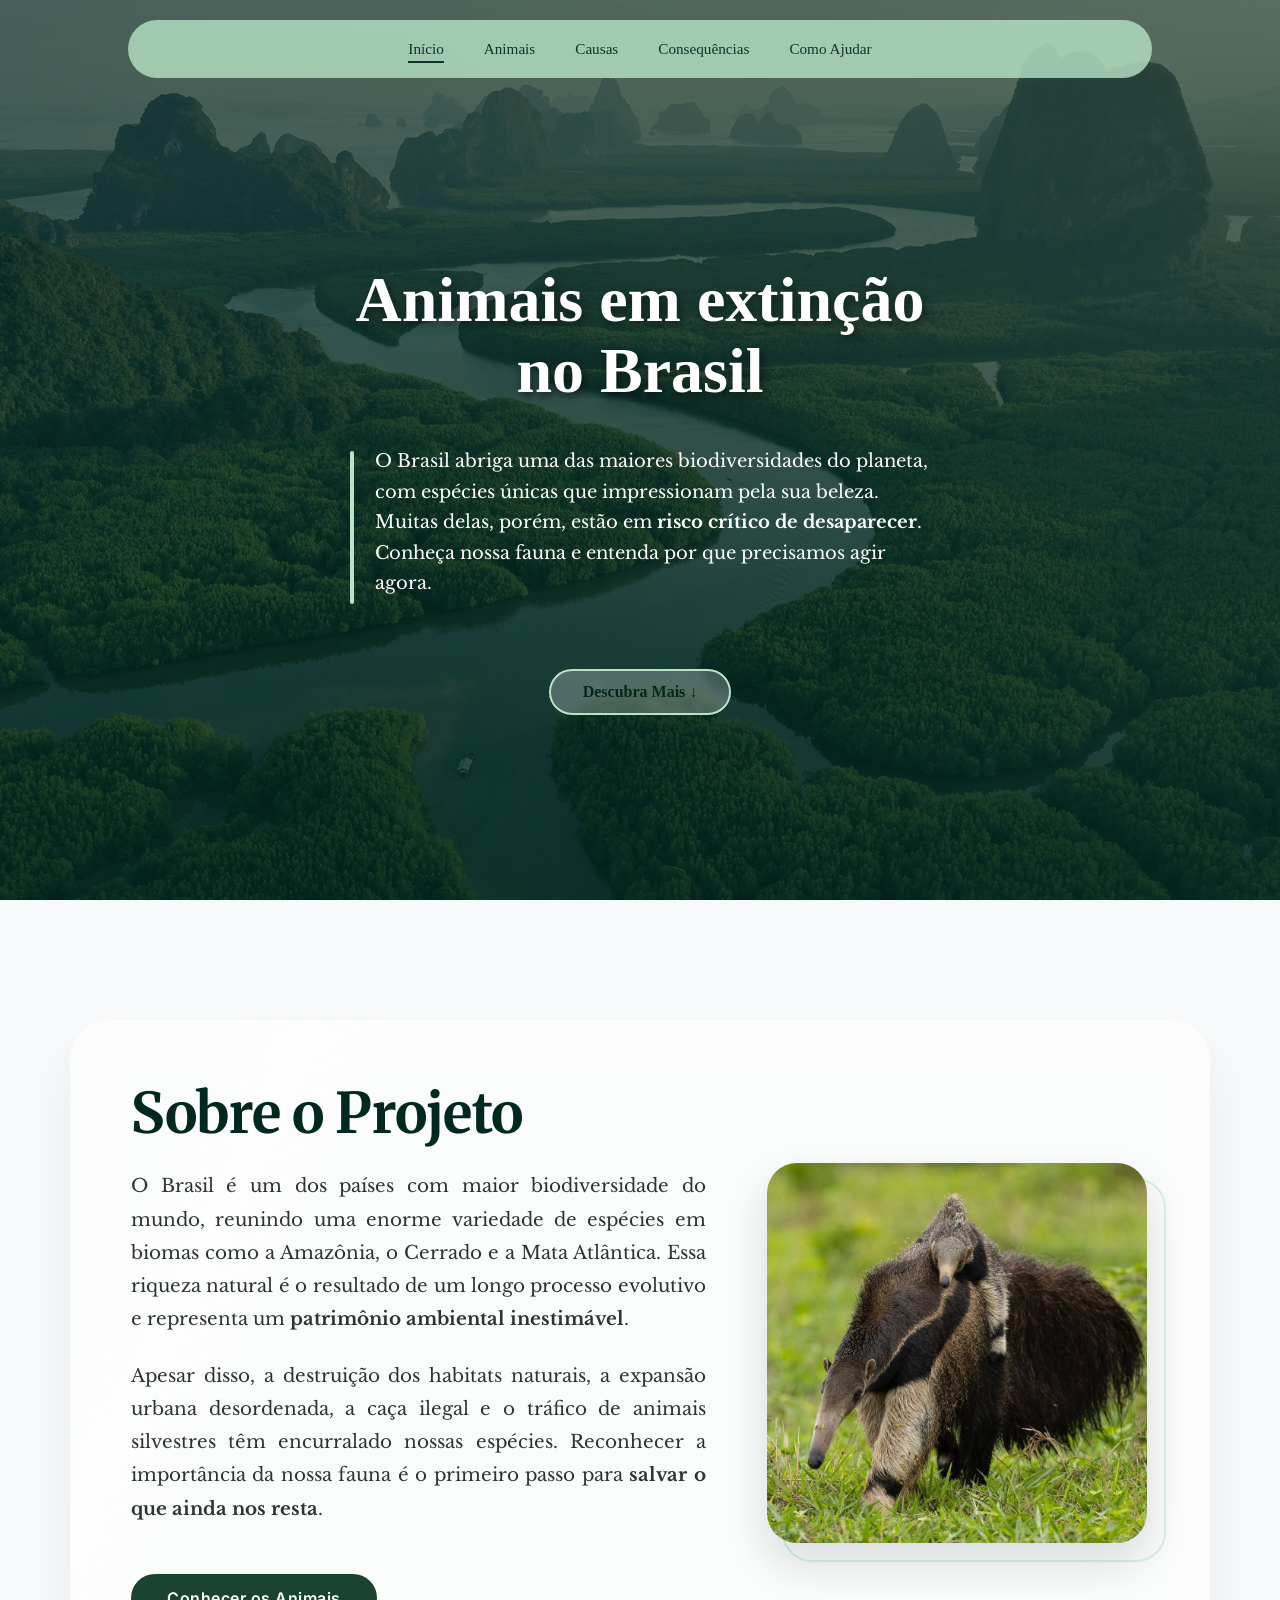
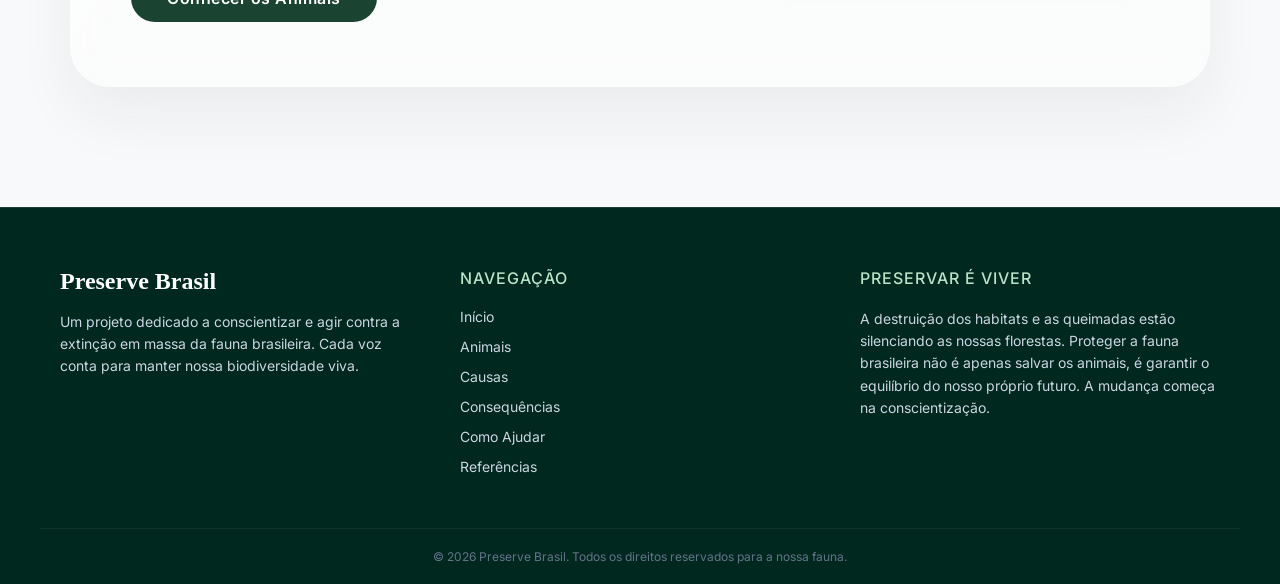
==== commit ba59db6f: "resolvendo os conflitos de css" ====
--- a/index.html
+++ b/index.html
@@ -51,7 +51,7 @@
             </div>
         </div>
     </section>
-     <footer class="rodape-site">
+    <footer class="rodape-site">
     <div class="rodape-container">
         
         <div class="rodape-col">
@@ -69,16 +69,18 @@
                 <li><a href="causas.html">Causas</a></li>
                 <li><a href="consequencias.html">Consequências</a></li>
                 <li><a href="comoAjudar.html">Como Ajudar</a></li>
+                <li><a href="referencias.html">Referências</a></li>
             </ul>
         </div>
+        
         <div class="rodape-col">
-    <h4 class="rodape-subtitulo">Preservar é Viver</h4>
-    <p class="rodape-texto">
-        A destruição dos habitats e as queimadas estão silenciando as nossas florestas. 
-        Proteger a fauna brasileira não é apenas salvar os animais, é garantir o equilíbrio 
-        do nosso próprio futuro. A mudança começa na conscientização.
-    </p>
-</div>
+            <h4 class="rodape-subtitulo">Preservar é Viver</h4>
+            <p class="rodape-texto">
+                A destruição dos habitats e as queimadas estão silenciando as nossas florestas. 
+                Proteger a fauna brasileira não é apenas salvar os animais, é garantir o equilíbrio 
+                do nosso próprio futuro. A mudança começa na conscientização.
+            </p>
+        </div>
 
     </div>
 
--- a/style/style.css
+++ b/style/style.css
@@ -266,4 +266,37 @@
     font-size: 0.75rem;
     color: #64748b;
     margin: 0;
+}
+/*referencias*/
+.referencias {
+    max-width: 1200px;
+    margin: 80px auto;
+    padding: 60px 40px;
+    background-color: var(--fundo-claro);
+    border-radius: 25px;
+    box-shadow: 0 15px 35px rgba(0, 0, 0, 0.08);
+    animation: fadeIn 0.8s cubic-bezier(0.16, 1, 0.3, 1) both;
+}
+
+.referencias h2 {
+    color: var(--verde-escuro);
+    font-size: 36px;
+    margin-bottom: 40px;
+    font-family: "Merriweather", serif;
+    text-align: center;
+}
+
+.lista-referencias {
+    list-style: none;
+    display: flex;
+    flex-direction: column;
+    gap: 24px;
+}
+
+.lista-referencias li {
+    font-family: "Inter", sans-serif;
+    font-size: 1rem;
+    color: #2c3531;
+    line-height: 1.5;
+    text-align: left;
 }
--- a/style/responsivo.css
+++ b/style/responsivo.css
@@ -1,6 +1,3 @@
-/* RESPONSIVIDADE */
-
-/* Tablets (até 1024px) */
 @media (max-width: 1024px) {
     header {
         width: 95%;
@@ -28,9 +25,18 @@
         margin: 20px auto;
         display: block;
     }
+
+    .container-consequencias {
+        gap: 25px;
+        padding: 0 30px;
+    }
+
+    .card-consequencias {
+        width: calc(50% - 25px);
+        min-width: 300px;
+    }
 }
 
-/* Celulares (até 768px) */
 @media (max-width: 768px) {
     header {
         top: 0;
@@ -59,23 +65,74 @@
     .inicio-causas,
     .inicio-consequencia,
     .inicio-ajudar {
-        padding: 120px 20px 40px 20px;
+        padding: 140px 20px 40px 20px !important;
+        align-items: center !important;
+        justify-content: center !important;
+        min-height: auto;
+        height: auto;
+        text-align: center;
+    }
+
+    .conteudo-causas,
+    .conteudo-consequencias {
+        max-width: 100%;
+        text-align: center !important;
+        display: flex;
+        flex-direction: column;
         align-items: center;
     }
 
-    .conteudo-causas h1 {
+    .conteudo-causas h1,
+    .conteudo-consequencias h1 {
         margin-left: 0;
-        text-align: center;
-        font-size: 2rem;
-    }
-
-    .conteudo-causas p {
+        text-align: center !important;
+        font-size: 2.25rem !important;
+    }
+
+    .conteudo-causas p,
+    .conteudo-consequencias p {
         margin-left: 0;
-        text-align: center;
+        text-align: center !important;
+        padding-left: 0 !important;
+    }
+
+    .conteudo-consequencias p::before {
+        display: none;
     }
 
     .container-info {
-        gap: 30px;
+        gap: 20px;
+        padding: 40px 20px;
+        flex-direction: column;
+        align-items: center;
+    }
+
+    .info {
+        width: 100%;
+        max-width: 340px;
+        padding: 25px 20px;
+    }
+
+    .introducao-cards {
+        padding: 40px 20px 10px;
+    }
+
+    .introducao-cards h2 {
+        font-size: 1.8rem;
+    }
+
+    .introducao-cards p {
+        font-size: 0.95rem;
+    }
+
+    .container-consequencias {
+        margin: 30px auto 60px auto;
+        gap: 20px;
+    }
+
+    .card-consequencias {
+        width: 100%;
+        max-width: 400px;
     }
 
     .pagina-causas {
@@ -88,6 +145,7 @@
     .invertida {
         flex-direction: column;
     }
+
     .desloca-esquerda,
     .desloca-direita,
     .mini-esquerda,
@@ -123,28 +181,30 @@
     }
 }
 
-/* Telas muito pequenas (até 480px) */
 @media (max-width: 480px) {
-    .inicio h1 {
-        font-size: 2rem;
+    .inicio h1,
+    .conteudo-consequencias h1 {
+        font-size: 1.85rem !important;
     }
 
     .texto-sobre h1,
     h1 {
-        font-size: 2.375rem;
+        font-size: 2rem;
     }
 
     nav ul {
         flex-wrap: wrap;
         justify-content: center;
-    }
-}
+        gap: 10px;
+    }
+
     .card-consequencias {
-        width: 90%;
+        width: 100%;
     }
 
     .acao-card,
     .ajuda-card,
     .ong-card {
         padding: 24px 20px;
-    }+    }
+}
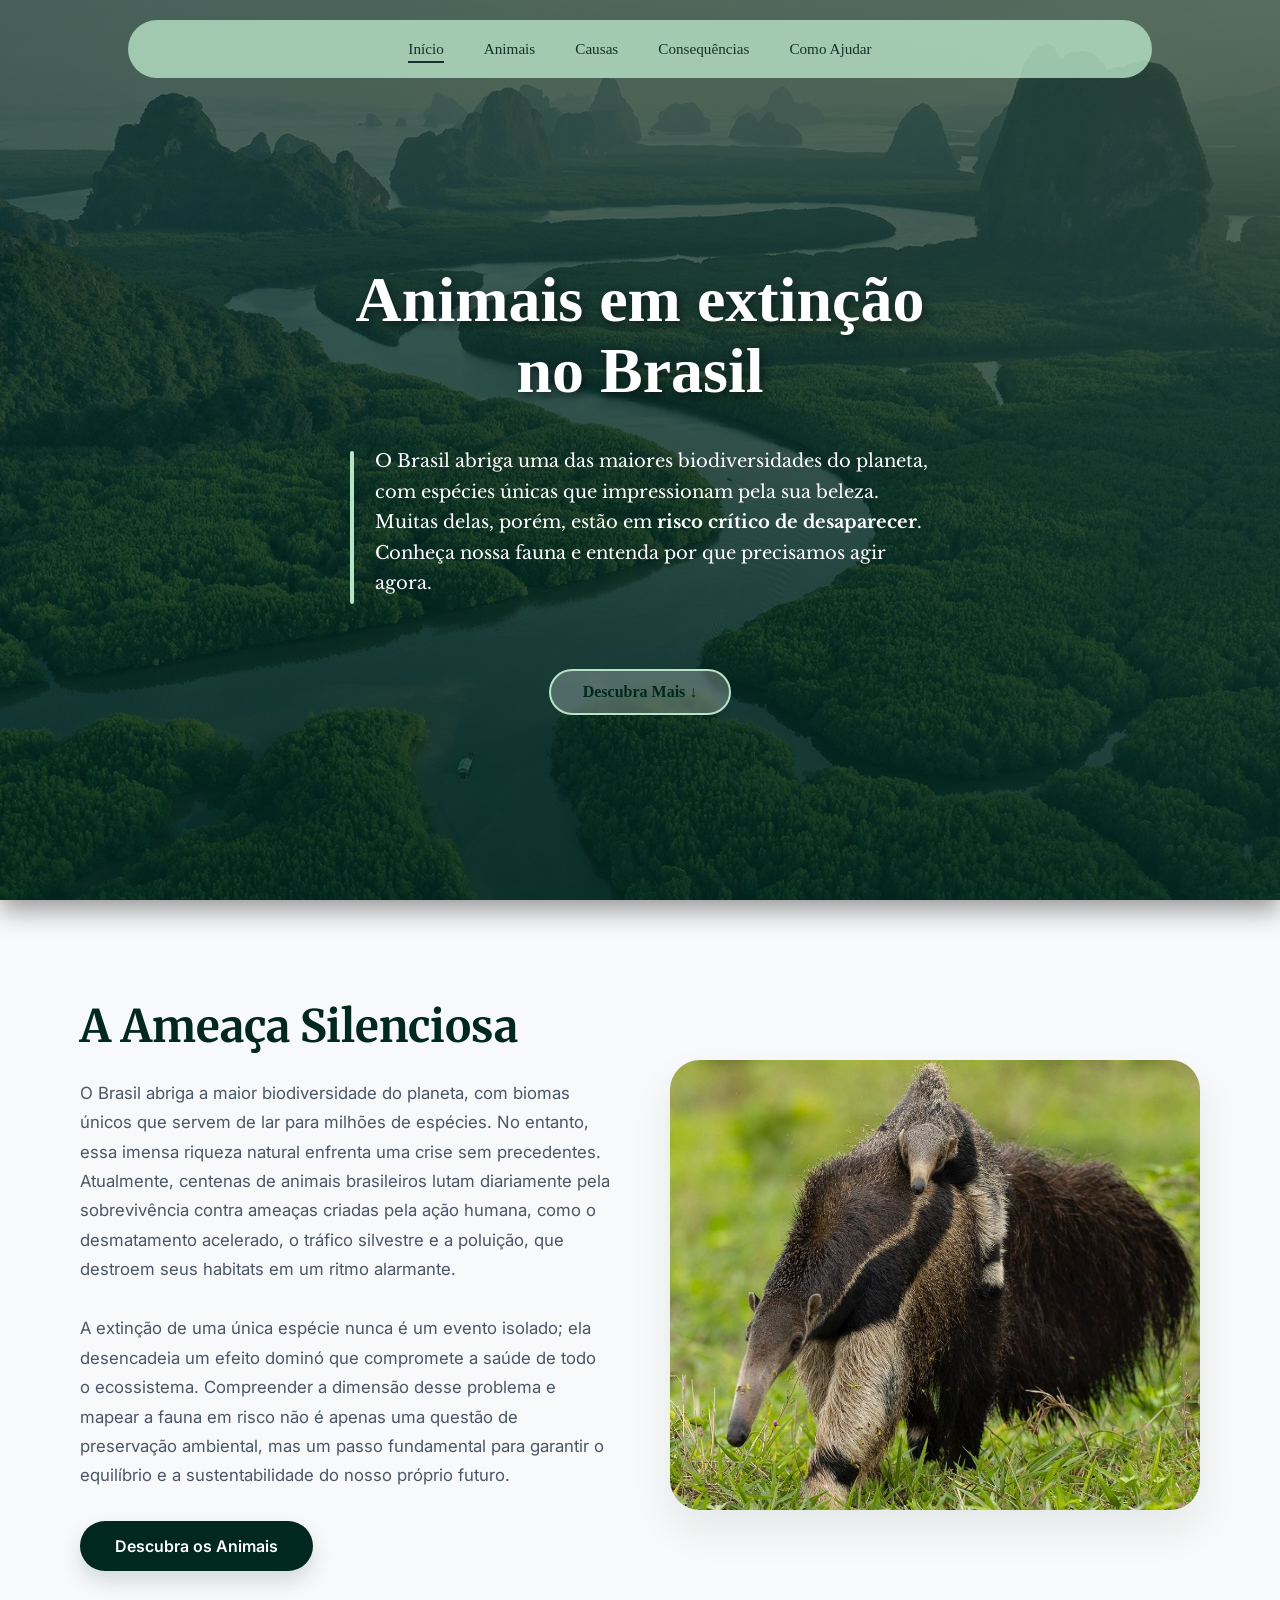
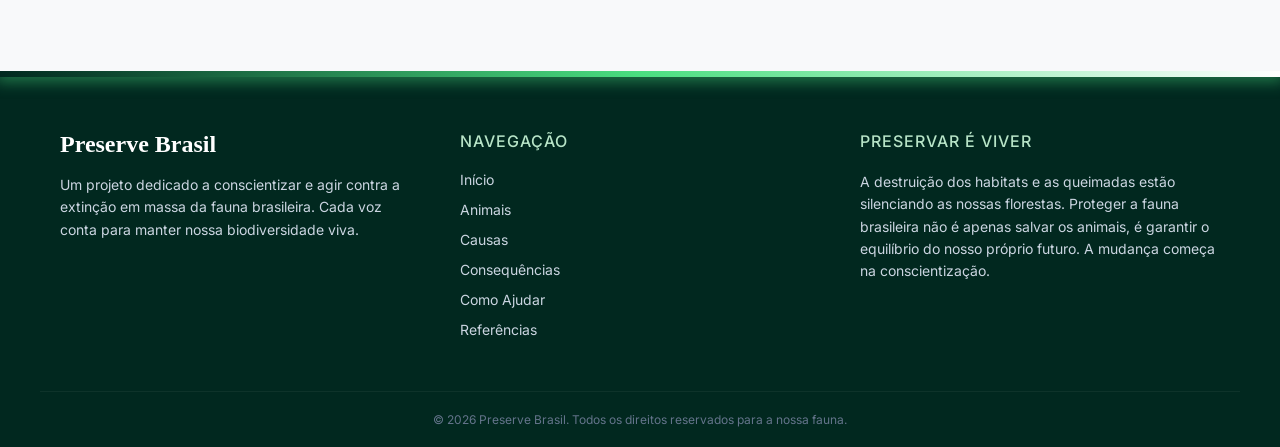
==== commit ec077284: "finalizando" ====
--- a/index.html
+++ b/index.html
@@ -35,22 +35,19 @@
             <a href="#sobre">Descubra Mais ↓</a>
         </div>   
     </section>
-     <section id="sobre" class="informacoes">
-        <div class="sobre">
-            <div class="texto-sobre">
-                <h1>Sobre o Projeto</h1>
-                <p>O Brasil é um dos países com maior biodiversidade do mundo, reunindo uma enorme variedade de espécies em biomas como a Amazônia, o Cerrado e a Mata Atlântica. Essa riqueza natural é o resultado de um longo processo evolutivo e representa um <strong>patrimônio ambiental inestimável</strong>.</p>
-                
-                <p>Apesar disso, a destruição dos habitats naturais, a expansão urbana desordenada, a caça ilegal e o tráfico de animais silvestres têm encurralado nossas espécies. Reconhecer a importância da nossa fauna é o primeiro passo para <strong>salvar o que ainda nos resta</strong>.</p>
-                
-                <a href="animais.html" class="botao-causas">Conhecer os Animais</a>
-            </div>
-
-            <div class="sobre-figura">
-                <img src="./imagens/tamandua-bandeira.jpg" alt="Tamanduá Bandeira majestoso na natureza">
-            </div>
+     <section class="sobre">
+    <div class="sobre-container" id="sobre">
+        <div class="sobre-conteudo">
+            <h2>A Ameaça Silenciosa</h2>
+            <p>O Brasil abriga a maior biodiversidade do planeta, com biomas únicos que servem de lar para milhões de espécies. No entanto, essa imensa riqueza natural enfrenta uma crise sem precedentes. Atualmente, centenas de animais brasileiros lutam diariamente pela sobrevivência contra ameaças criadas pela ação humana, como o desmatamento acelerado, o tráfico silvestre e a poluição, que destroem seus habitats em um ritmo alarmante.</p>
+            <p>A extinção de uma única espécie nunca é um evento isolado; ela desencadeia um efeito dominó que compromete a saúde de todo o ecossistema. Compreender a dimensão desse problema e mapear a fauna em risco não é apenas uma questão de preservação ambiental, mas um passo fundamental para garantir o equilíbrio e a sustentabilidade do nosso próprio futuro.</p>
+            <a href="animais.html" class="btn-sobre">Descubra os Animais</a>
         </div>
-    </section>
+        <div class="sobre-imagem">
+            <img src="./imagens/tamandua-bandeira.jpg" alt="Preservação da Fauna">
+        </div>
+    </div>
+</section>
     <footer class="rodape-site">
     <div class="rodape-container">
         
--- a/style/style.css
+++ b/style/style.css
@@ -1,5 +1,3 @@
-/*GLOBAL*/
-/* 1. VARIÁVEIS E GERAL */
 :root {
     --fundo-claro: #f8f9fa;
     --verde-escuro: #01281f;
@@ -20,9 +18,9 @@
 
 html {
     scroll-behavior: smooth;
-}
-
-/* 2. ANIMAÇÕES E CLASSES UTILITÁRIAS (KEYFRAMES) */
+    background-color: var(--fundo-claro);
+}
+
 @keyframes mostrar-direita {
     from {
         opacity: 0;
@@ -61,7 +59,7 @@
     }
 }
 
-.desloca-direita, 
+.desloca-direita,
 .mini-direita {
     animation: mostrar-direita linear both;
     animation-timeline: view();
@@ -69,7 +67,7 @@
     transform: translateX(100px);
 }
 
-.desloca-esquerda, 
+.desloca-esquerda,
 .mini-esquerda {
     animation: mostrar-esquerda linear both;
     animation-timeline: view();
@@ -81,7 +79,18 @@
     flex-direction: row-reverse;
 }
 
-/* 3. CABEÇALHO E NAVEGAÇÃO (HEADER) */
+/* NAVEGAÇÃO */
+@keyframes desceCabecalho {
+    from {
+        top: -80px;
+        opacity: 0;
+    }
+    to {
+        top: 20px;
+        opacity: 0.8;
+    }
+}
+
 header {
     position: fixed;
     top: 20px;
@@ -95,13 +104,23 @@
     background: var(--verde-claro);
     opacity: 0.8;
     border-radius: 30px;
-    transform: translate(-50%);
+    transform: translateX(-50%);
+    animation: desceCabecalho 0.8s ease-out forwards;
 }
 
 nav ul {
     display: flex;
     gap: 40px;
     list-style: none;
+}
+
+@keyframes flutuaLink {
+    0%, 100% { 
+        transform: scale(1.08) translateY(0); 
+    }
+    50% { 
+        transform: scale(1.08) translateY(-4px); 
+    }
 }
 
 nav ul li a {
@@ -114,8 +133,8 @@
 }
 
 nav ul li a:hover {
-    transform: scale(1.08);
-    opacity: 0.8;
+    opacity: 1;
+    animation: flutuaLink 1.5s ease-in-out infinite;
 }
 
 nav ul li a::after {
@@ -141,6 +160,7 @@
     width: 100%;
 }
 
+/* LOADER */
 .p-loader {
     position: fixed;
     top: 0;
@@ -164,25 +184,60 @@
 }
 
 @keyframes intro-animal {
-    0% { opacity: 0; transform: scale(1.4); }
-    15% { opacity: 1; }
-    100% { opacity: 0; transform: scale(0); }
+    0% {
+        opacity: 0;
+        transform: scale(1.4);
+    }
+    15% {
+        opacity: 1;
+    }
+    100% {
+        opacity: 0;
+        transform: scale(0);
+    }
 }
 
 @keyframes loader-fade {
-    0% { opacity: 1; }
-    100% { opacity: 0; visibility: hidden; }
+    0% {
+        opacity: 1;
+    }
+    100% {
+        opacity: 0;
+        visibility: hidden;
+    }
 }
 
 /* RODAPÉ */
 .rodape-site {
-    background-color: var(--verde-escuro); 
+    position: relative;
     background-color: var(--verde-escuro);
     color: #ffffff;
     padding: 60px 0 20px 0;
     margin-top: 0;
-    border-top: 1px solid rgba(255, 255, 255, 0.1);
     width: 100%;
+    overflow: hidden;
+}
+
+.rodape-site::before {
+    content: "";
+    position: absolute;
+    top: 0;
+    left: 0;
+    width: 100%;
+    height: 6px;
+    background: linear-gradient(90deg, transparent, var(--verde-neon), #ffffff, var(--verde-neon), transparent);
+    background-size: 200% 100%;
+    box-shadow: 0 0 15px 4px rgba(74, 222, 128, 0.5);
+    animation: linhaPassando 3s linear infinite;
+}
+
+@keyframes linhaPassando {
+    0% {
+        background-position: 200% 0;
+    }
+    100% {
+        background-position: -200% 0;
+    }
 }
 
 .rodape-container {
@@ -240,17 +295,42 @@
 }
 
 .rodape-col ul li a {
+    display: inline-block;
+    position: relative;
     font-family: "Inter", sans-serif;
     font-size: 0.875rem;
     color: #cbd5e1 !important;
     text-decoration: none !important;
-    transition: color 0.3s ease, transform 0.3s ease;
-    display: inline-block;
+    transition: transform 0.3s ease, color 0.3s ease;
+}
+
+.rodape-col ul li a::after {
+    content: "";
+    position: absolute;
+    width: 0;
+    height: 2px;
+    bottom: -4px;
+    left: 0;
+    background-color: var(--verde-claro);
+    transition: width 0.3s ease;
 }
 
 .rodape-col ul li a:hover {
+    transform: translateX(8px);
     color: var(--verde-claro) !important;
-    transform: translateX(4px);
+}
+
+.rodape-col ul li a:hover::after {
+    width: 100%;
+}
+
+.rodape-col h3 {
+    transition: transform 0.3s ease, color 0.3s ease;
+}
+
+.rodape-col:hover h3 {
+    transform: translateX(5px);
+    color: var(--verde-claro);
 }
 
 .rodape-bottom {
@@ -267,7 +347,61 @@
     color: #64748b;
     margin: 0;
 }
-/*referencias*/
+
+@keyframes surgirRodape {
+    from {
+        opacity: 0;
+        transform: translateY(40px);
+    }
+    to {
+        opacity: 1;
+        transform: translateY(0);
+    }
+}
+
+@supports (animation-timeline: view()) {
+    .rodape-container {
+        animation: surgirRodape linear both;
+        animation-timeline: view();
+        animation-range: entry 0% cover 25%;
+    }
+}
+
+.redes-sociais a {
+    display: inline-flex;
+    justify-content: center;
+    align-items: center;
+    transition: transform 0.4s cubic-bezier(0.175, 0.885, 0.32, 1.275), background-color 0.3s ease, box-shadow 0.3s ease;
+}
+
+.redes-sociais a:hover {
+    transform: translateY(-8px) rotate(10deg) scale(1.15);
+    background-color: rgba(255, 255, 255, 0.2);
+    box-shadow: 0 10px 20px rgba(0, 0, 0, 0.2);
+}
+
+@keyframes brilhoLogo {
+    0% {
+        filter: drop-shadow(0 0 0 rgba(255, 255, 255, 0));
+    }
+    50% {
+        filter: drop-shadow(0 0 12px rgba(255, 255, 255, 0.6));
+    }
+    100% {
+        filter: drop-shadow(0 0 0 rgba(255, 255, 255, 0));
+    }
+}
+
+.rodape-logo img {
+    transition: transform 0.5s cubic-bezier(0.16, 1, 0.3, 1);
+}
+
+.rodape-logo img:hover {
+    transform: scale(1.08);
+    animation: brilhoLogo 2s infinite ease-in-out;
+}
+
+/* REFERÊNCIAS */
 .referencias {
     max-width: 1200px;
     margin: 80px auto;
--- a/style/index.css
+++ b/style/index.css
@@ -1,7 +1,3 @@
-/* =======================================================
-   PÁGINA: INÍCIO (index.html)
-   ======================================================= */
-
 .inicio {
     padding-top: 140px;
     padding-bottom: 60px;
@@ -36,13 +32,13 @@
     margin-bottom: 15px;
     line-height: 1.1;
     text-shadow: 2px 4px 10px rgba(0,0,0,0.5);
-    color: white; /* Consolidado do .conteudo h1 */
+    color: white;
 }
 
 .inicio p {
     position: relative;
     font-family: "Libre Baskerville", serif;
-    font-size: 1.125rem; /* Consolidado (18px) */
+    font-size: 1.125rem;
     line-height: 1.7;
     color: white;
     max-width: 580px; 
@@ -61,7 +57,6 @@
     border-radius: 2px;
 }
 
-/* Animação para o botão  */
 @keyframes flutuar-botao {
     0%, 100% { transform: translateY(0); }
     50% { transform: translateY(12px); }
@@ -89,13 +84,6 @@
     animation-play-state: paused;
 }
 
-/* =======================================================
-   SEÇÃO: INFORMAÇÕES E SOBRE
-   ======================================================= */
-/* =======================================================
-   SEÇÃO: INFORMAÇÕES E SOBRE (FOCO EM ANIMAÇÕES CSS)
-   ======================================================= */
-
 .informacoes {
     background-color: var(--fundo-claro);
     min-height: 100vh;
@@ -110,89 +98,97 @@
 }
 
 .sobre {
+    width: 100%;
+    padding: 100px 0;
+    background-color: var(--fundo-claro);
+    display: flex;
+    justify-content: center;
+    align-items: center;
+}
+
+.sobre-container {
+    width: 100%;
+    max-width: 1200px;
+    margin: 0 auto;
+    padding: 0 40px;
     display: grid;
-    grid-template-columns: 1.2fr 0.8fr; 
-    gap: 60px; 
-    align-items: center;
-    background: rgba(255, 255, 255, 0.45); 
-    backdrop-filter: blur(20px);
-    -webkit-backdrop-filter: blur(20px);
-    padding: 60px;
-    border-radius: 40px;
-    max-width: 1140px;
-    margin: 0 auto; 
-    box-shadow: 0 30px 60px rgba(1, 40, 31, 0.06);
-    border: 1px solid rgba(255, 255, 255, 0.25);
-    position: relative;
+    grid-template-columns: 1fr 1fr;
+    gap: 60px;
+    align-items: center;
+}
+
+.sobre-conteudo {
+    text-align: left;
+}
+
+.sobre-conteudo h2 {
+    font-family: "Merriweather", serif;
+    color: var(--verde-escuro);
+    font-size: 2.8rem;
+    font-weight: 700;
+    margin-top: 0;
+    margin-bottom: 25px;
+    line-height: 1.2;
+}
+
+.sobre-conteudo p {
+    font-family: "Inter", sans-serif;
+    color: #4a5568;
+    font-size: 1.05rem;
+    line-height: 1.75;
+    margin-top: 0;
+    margin-bottom: 30px;
+    font-weight: 400;
+}
+
+.btn-sobre {
+    display: inline-block;
+    padding: 15px 35px;
+    background-color: var(--verde-escuro);
+    color: #ffffff;
+    font-family: "Inter", sans-serif;
+    font-size: 1rem;
+    font-weight: 600;
+    text-decoration: none;
+    border-radius: 50px;
+    box-shadow: 0 10px 20px rgba(1, 40, 31, 0.15);
+    transition: transform 0.3s ease, background-color 0.3s ease, box-shadow 0.3s ease;
+    animation: flutuar-botao 2s infinite ease-in-out;
+}
+
+.btn-sobre:hover {
+    background-color: var(--verde-claro);
+    transform: translateY(-3px);
+    box-shadow: 0 15px 25px rgba(1, 40, 31, 0.25);
+     animation-play-state: paused;
+}
+
+.sobre-imagem {
+    width: 100%;
+    height: 450px;
+    border-radius: 30px;
     overflow: hidden;
-    z-index: 1;
-    transition: transform 0.4s ease, box-shadow 0.4s ease;
-}
-
-.sobre::before {
-    content: "";
-    position: absolute;
-    top: 0;
-    width: 15%;
+    box-shadow: 0 20px 40px rgba(1, 40, 31, 0.08);
+}
+
+.sobre-imagem img {
+    width: 100%;
     height: 100%;
-    background: linear-gradient(to right, rgba(255,255,255,0) 0%, rgba(255,255,255,0.6) 50%, rgba(255,255,255,0) 100%);
-    transform: skewX(-25deg);
-    animation: brilho-vidro 6s infinite ease-in-out;
-}
-
-.sobre:hover {
-    transform: translateY(-5px);
-    box-shadow: 0 40px 80px rgba(1, 40, 31, 0.12);
-}
-
-.texto-sobre {
-    position: relative;
-    width: 100%;
-}
-
-@keyframes revelar-texto {
-    from {
-        opacity: 0;
-        transform: translateY(30px);
-    }
-    to {
-        opacity: 1;
-        transform: translateY(0);
-    }
-}
-
-.texto-sobre h1 {
-    font-size: 3.5rem;
-    line-height: 1.15;
-    margin-bottom: 24px;
-    color: var(--verde-escuro);
-    font-family: "Merriweather", serif;
-    font-weight: 700;
-    letter-spacing: -0.5px;
-    animation: revelar-texto 1.2s cubic-bezier(0.16, 1, 0.3, 1) both;
-}
-
-.texto-sobre p {
-    font-size: 1.15rem;
-    line-height: 1.8;
-    margin-bottom: 24px;
-    font-family: "Libre Baskerville", serif;
-    color: #2c3531;
-    text-align: justify;
-    animation: revelar-texto 1.2s cubic-bezier(0.16, 1, 0.3, 1) both;
-    animation-delay: 0.2s;
+    object-fit: cover;
 }
 @keyframes desenhar-linha {
     0% { border-color: rgba(27, 67, 50, 0.1); transform: rotate(0deg); }
     50% { border-color: var(--verde-medio); }
     100% { border-color: rgba(27, 67, 50, 0.1); transform: rotate(360deg); }
 }
+
 .sobre-figura {
     width: 100%;
     display: flex;
     justify-content: center;
     position: relative;
 }
+
 .sobre-figura::before {
     content: "";
     position: absolute;
@@ -207,6 +203,7 @@
     opacity: 0.5;
     transition: transform 0.5s cubic-bezier(0.25, 1, 0.5, 1), border-color 0.5s ease;
 }
+
 @keyframes flutuar-imagem {
     0%, 100% { transform: translateY(0); }
     50% { transform: translateY(-10px); }
@@ -222,6 +219,7 @@
     transition: all 0.6s cubic-bezier(0.25, 1, 0.5, 1);
     animation: flutuar-imagem 5s infinite ease-in-out;
 }
+
 .sobre:hover .sobre-figura img {
     transform: scale(1.04) translateY(-5px);
     box-shadow: 0 30px 60px rgba(1, 40, 31, 0.25);
@@ -264,6 +262,7 @@
     transition: transform 0.3s cubic-bezier(0.175, 0.885, 0.32, 1.275), color 0.3s ease;
     animation: pulsar-botao 2.5s infinite ease-in-out;
 }
+
 .texto-sobre .botao-causas::before {
     content: "";
     position: absolute;
@@ -288,6 +287,7 @@
     transform: scaleX(1);
     transform-origin: left;
 }
+
 .texto-sobre .botao-causas:active {
     transform: translateY(-1px) scale(0.98);
 }
--- a/style/responsivo.css
+++ b/style/responsivo.css
@@ -4,14 +4,37 @@
     }
 
     .sobre {
-        flex-direction: column;
-        padding: 40px;
+        padding: 60px 0;
+    }
+
+    .sobre-container {
+        grid-template-columns: 1fr;
         gap: 40px;
-    }
-
-    .texto-sobre,
-    .sobre-figura {
-        width: 100%;
+        padding: 0 20px;
+    }
+
+    .sobre-conteudo {
+        text-align: center;
+    }
+
+    .sobre-conteudo h2 {
+        font-size: 2.2rem;
+        margin-bottom: 20px;
+    }
+
+    .sobre-conteudo p {
+        font-size: 1rem;
+        margin-bottom: 25px;
+    }
+
+    .btn-sobre {
+        padding: 12px 30px;
+        font-size: 0.95rem;
+    }
+
+    .sobre-imagem {
+        height: 320px;
+        border-radius: 20px;
     }
 
     .informacoes {
@@ -35,6 +58,22 @@
         width: calc(50% - 25px);
         min-width: 300px;
     }
+
+    .cards-como-ajudar,
+    .ongs-container {
+        grid-template-columns: repeat(2, 1fr);
+        padding: 0 40px;
+    }
+
+    .animal-principal {
+        flex-direction: column;
+        text-align: center;
+        gap: 40px;
+    }
+
+    .texto-animal ul {
+        text-align: left;
+    }
 }
 
 @media (max-width: 768px) {
@@ -47,6 +86,8 @@
 
     nav ul {
         gap: 15px;
+        flex-wrap: wrap;
+        justify-content: center;
     }
 
     nav ul li a {
@@ -64,7 +105,12 @@
 
     .inicio-causas,
     .inicio-consequencia,
-    .inicio-ajudar {
+    .inicio-ajuda,
+    .inicio-animais,
+    .hero-animal,
+    .hero-terrestre,
+    .hero-aquatico,
+    .hero-aereo {
         padding: 140px 20px 40px 20px !important;
         align-items: center !important;
         justify-content: center !important;
@@ -74,29 +120,38 @@
     }
 
     .conteudo-causas,
-    .conteudo-consequencias {
+    .conteudo-consequencias,
+    .conteudo-ajuda,
+    .conteudo-animais {
         max-width: 100%;
         text-align: center !important;
         display: flex;
         flex-direction: column;
         align-items: center;
+        margin-left: 0;
+        padding: 0 20px;
     }
 
     .conteudo-causas h1,
-    .conteudo-consequencias h1 {
+    .conteudo-consequencias h1,
+    .conteudo-ajuda h1,
+    .conteudo-animais h1 {
         margin-left: 0;
         text-align: center !important;
         font-size: 2.25rem !important;
     }
 
     .conteudo-causas p,
-    .conteudo-consequencias p {
+    .conteudo-consequencias p,
+    .conteudo-ajuda p,
+    .conteudo-animais p {
         margin-left: 0;
         text-align: center !important;
         padding-left: 0 !important;
     }
 
-    .conteudo-consequencias p::before {
+    .conteudo-consequencias p::before,
+    .conteudo-animais p::before {
         display: none;
     }
 
@@ -128,6 +183,9 @@
     .container-consequencias {
         margin: 30px auto 60px auto;
         gap: 20px;
+        flex-direction: column;
+        align-items: center;
+        padding: 0 20px;
     }
 
     .card-consequencias {
@@ -136,54 +194,157 @@
     }
 
     .pagina-causas {
-        flex-direction: column;
-        padding: 20px;
-        gap: 20px;
-        width: 90%;
+        flex-direction: column !important;
+        padding: 40px 20px !important;
+        gap: 30px !important;
+        width: 100% !important;
+        max-width: 100% !important;
+        transform: none !important;
     }
 
     .invertida {
-        flex-direction: column;
+        flex-direction: column !important;
     }
 
     .desloca-esquerda,
     .desloca-direita,
     .mini-esquerda,
-    .mini-direita {
-        transform: none;
-    }
-
-    .pagina-causas img {
-        height: auto;
-        width: 100%;
-        max-width: 100%;
+    .mini-direita,
+    .conteudo-principais,
+    .imagem-causas {
+        transform: none !important;
+        left: unset !important;
+        right: unset !important;
+        width: 100% !important;
+        max-width: 100% !important;
+    }
+
+    .pagina-causas img,
+    .imagem-causas img {
+        height: auto !important;
+        width: 100% !important;
+        max-width: 100% !important;
+        object-fit: cover;
+        border-radius: 20px;
     }
 
     .conteudo-principais {
-        max-width: 100%;
-        text-align: center;
-    }
-
-    .rodape-container {
-        flex-direction: column;
-        gap: 30px;
-    }
-
-    .rodape-col {
-        min-width: unset;
-        width: 100%;
+        max-width: 100% !important;
+        text-align: center !important;
+        padding: 0 !important;
+    }
+
+    .secao-organizacoes {
+        padding: 60px 20px;
     }
 
     .container-acoes,
     .cards-como-ajudar,
     .ongs-container {
         grid-template-columns: 1fr;
+        padding: 0 20px;
+    }
+
+    .rodape-container {
+        flex-direction: column;
+        gap: 30px;
+    }
+
+    .rodape-col {
+        min-width: unset;
+        width: 100%;
+    }
+
+    .animal-principal img {
+        width: 100%;
+        height: auto;
+        max-width: 350px;
+    }
+
+    .texto-animal h2 {
+        font-size: 2.5rem;
+    }
+
+    .estatisticas,
+    .tabela-animais {
+        padding: 40px 15px;
+    }
+
+    .estatisticas h2,
+    .tabela-animais h2 {
+        font-size: 1.8rem;
+        margin-bottom: 20px;
+    }
+
+    .subtitulo-grafico {
+        margin-bottom: 40px;
+    }
+
+    .container-tabela {
+        width: 100%;
+        overflow-x: auto;
+        -webkit-overflow-scrolling: touch;
+        border-radius: 20px;
+        margin: 10px 0;
+    }
+
+    table {
+        width: 100%;
+        min-width: 580px;
+        border-collapse: collapse;
+    }
+
+    th,
+    td {
+        padding: 12px 10px;
+        font-size: 0.85rem;
+        white-space: nowrap;
+    }
+
+    td img {
+        width: 55px;
+        height: 55px;
+    }
+
+    .botoes-navegacao {
+        flex-direction: column;
+        padding: 30px 20px;
+        width: 100%;
+    }
+
+    .btn-nav {
+        width: 100%;
+        text-align: center;
+    }
+
+    .referencias {
+        width: 90%;
+        margin: 40px auto;
+        padding: 40px 20px;
+    }
+
+    .referencias h2 {
+        font-size: 2.2rem;
+        margin-bottom: 25px;
+    }
+
+    .lista-referencias {
+        gap: 15px;
+    }
+
+    .lista-referencias li {
+        font-size: 0.9rem;
+        overflow-wrap: break-word;
+        word-wrap: break-word;
     }
 }
 
 @media (max-width: 480px) {
     .inicio h1,
-    .conteudo-consequencias h1 {
+    .conteudo-consequencias h1,
+    .conteudo-causas h1,
+    .conteudo-ajuda h1,
+    .conteudo-animais h1 {
         font-size: 1.85rem !important;
     }
 
@@ -207,4 +368,16 @@
     .ong-card {
         padding: 24px 20px;
     }
+
+    .texto-animal h2 {
+        font-size: 2rem;
+    }
+
+    .animal-principal {
+        padding: 40px 20px;
+    }
+
+    .referencias h2 {
+        font-size: 1.8rem;
+    }
 }
